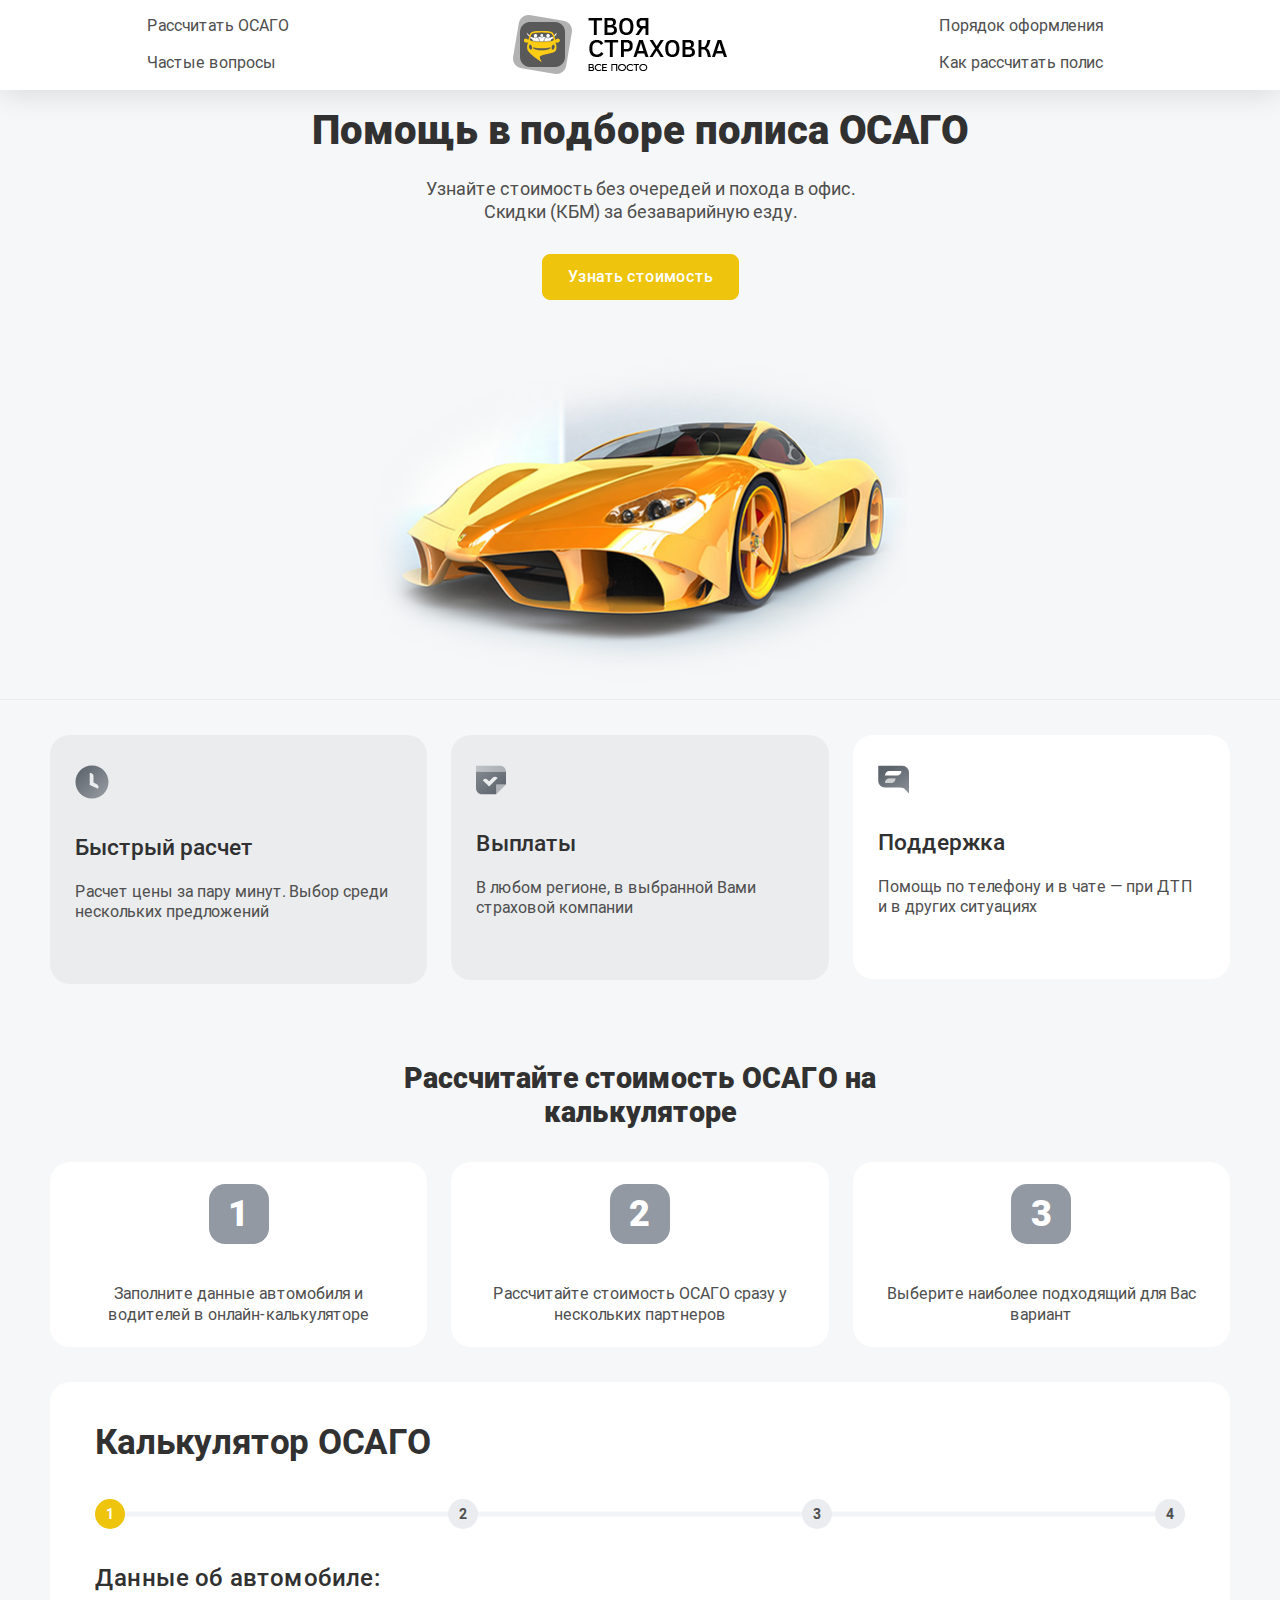
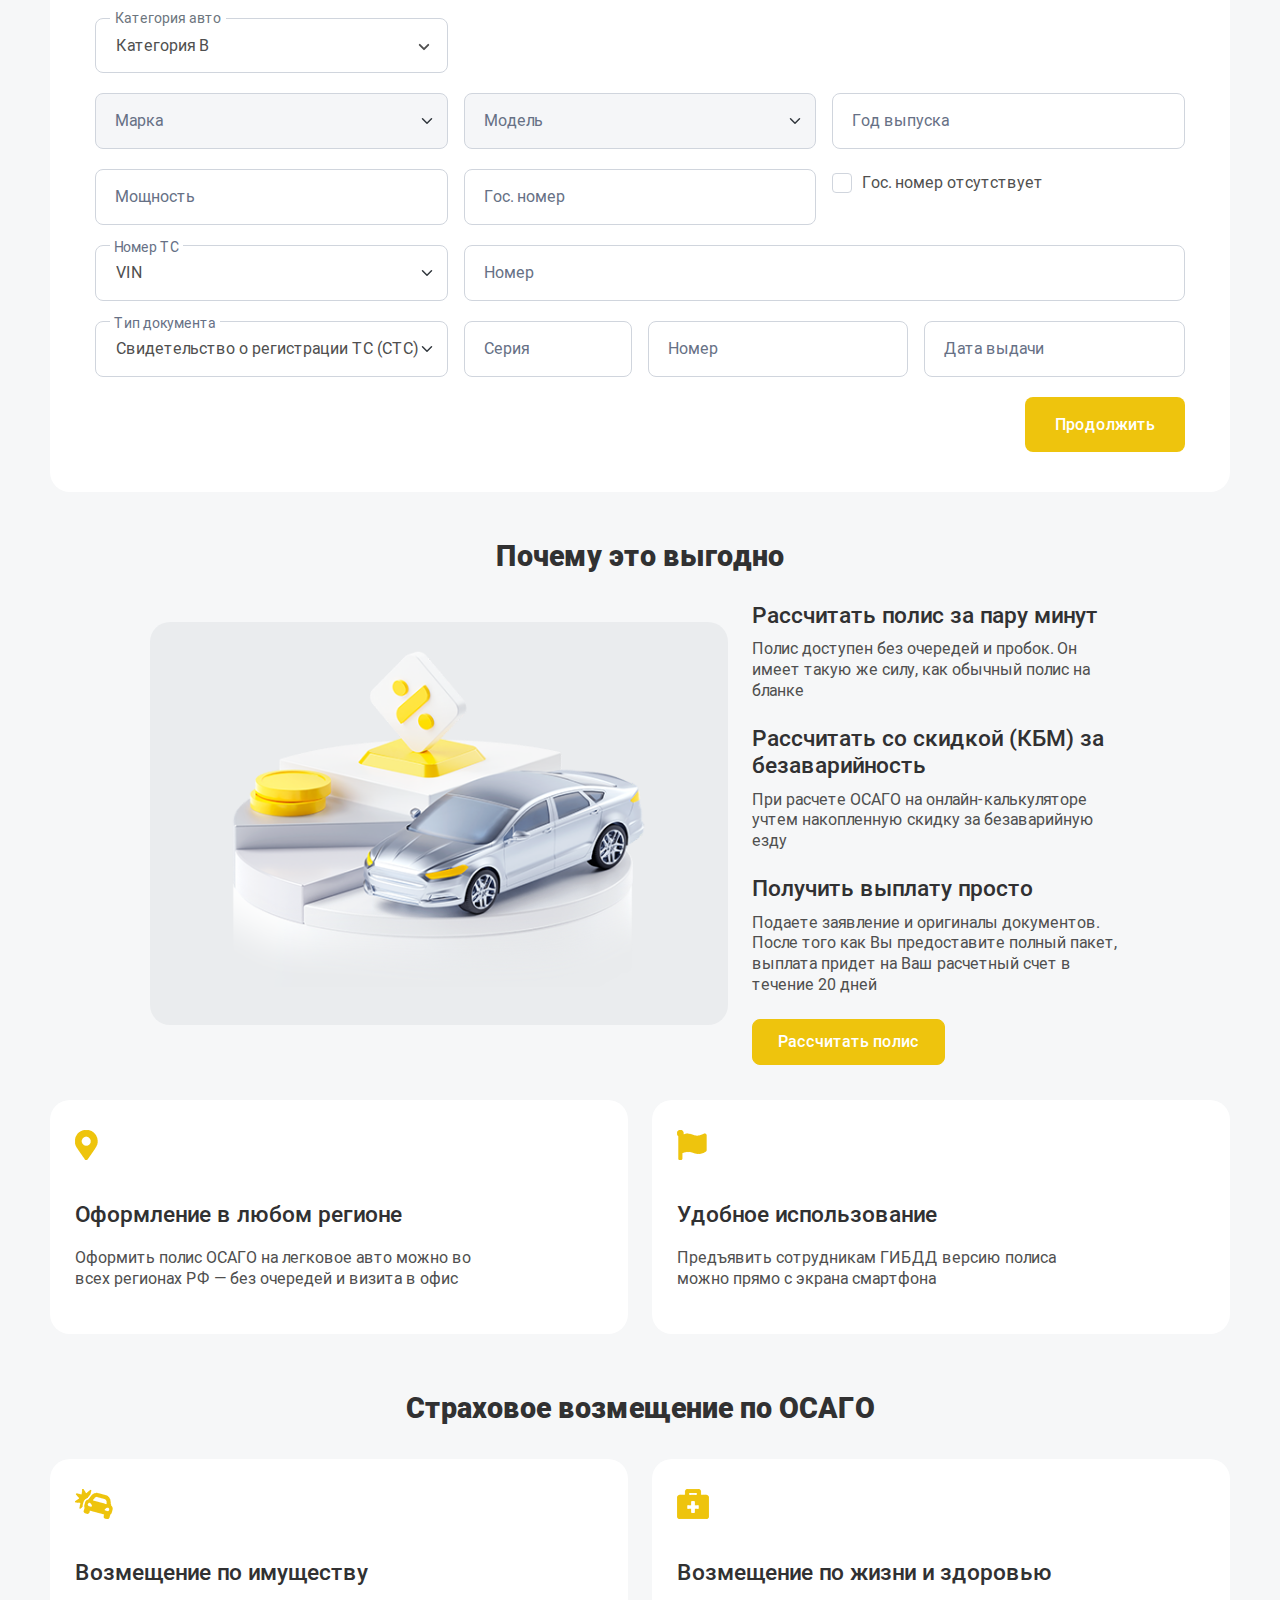
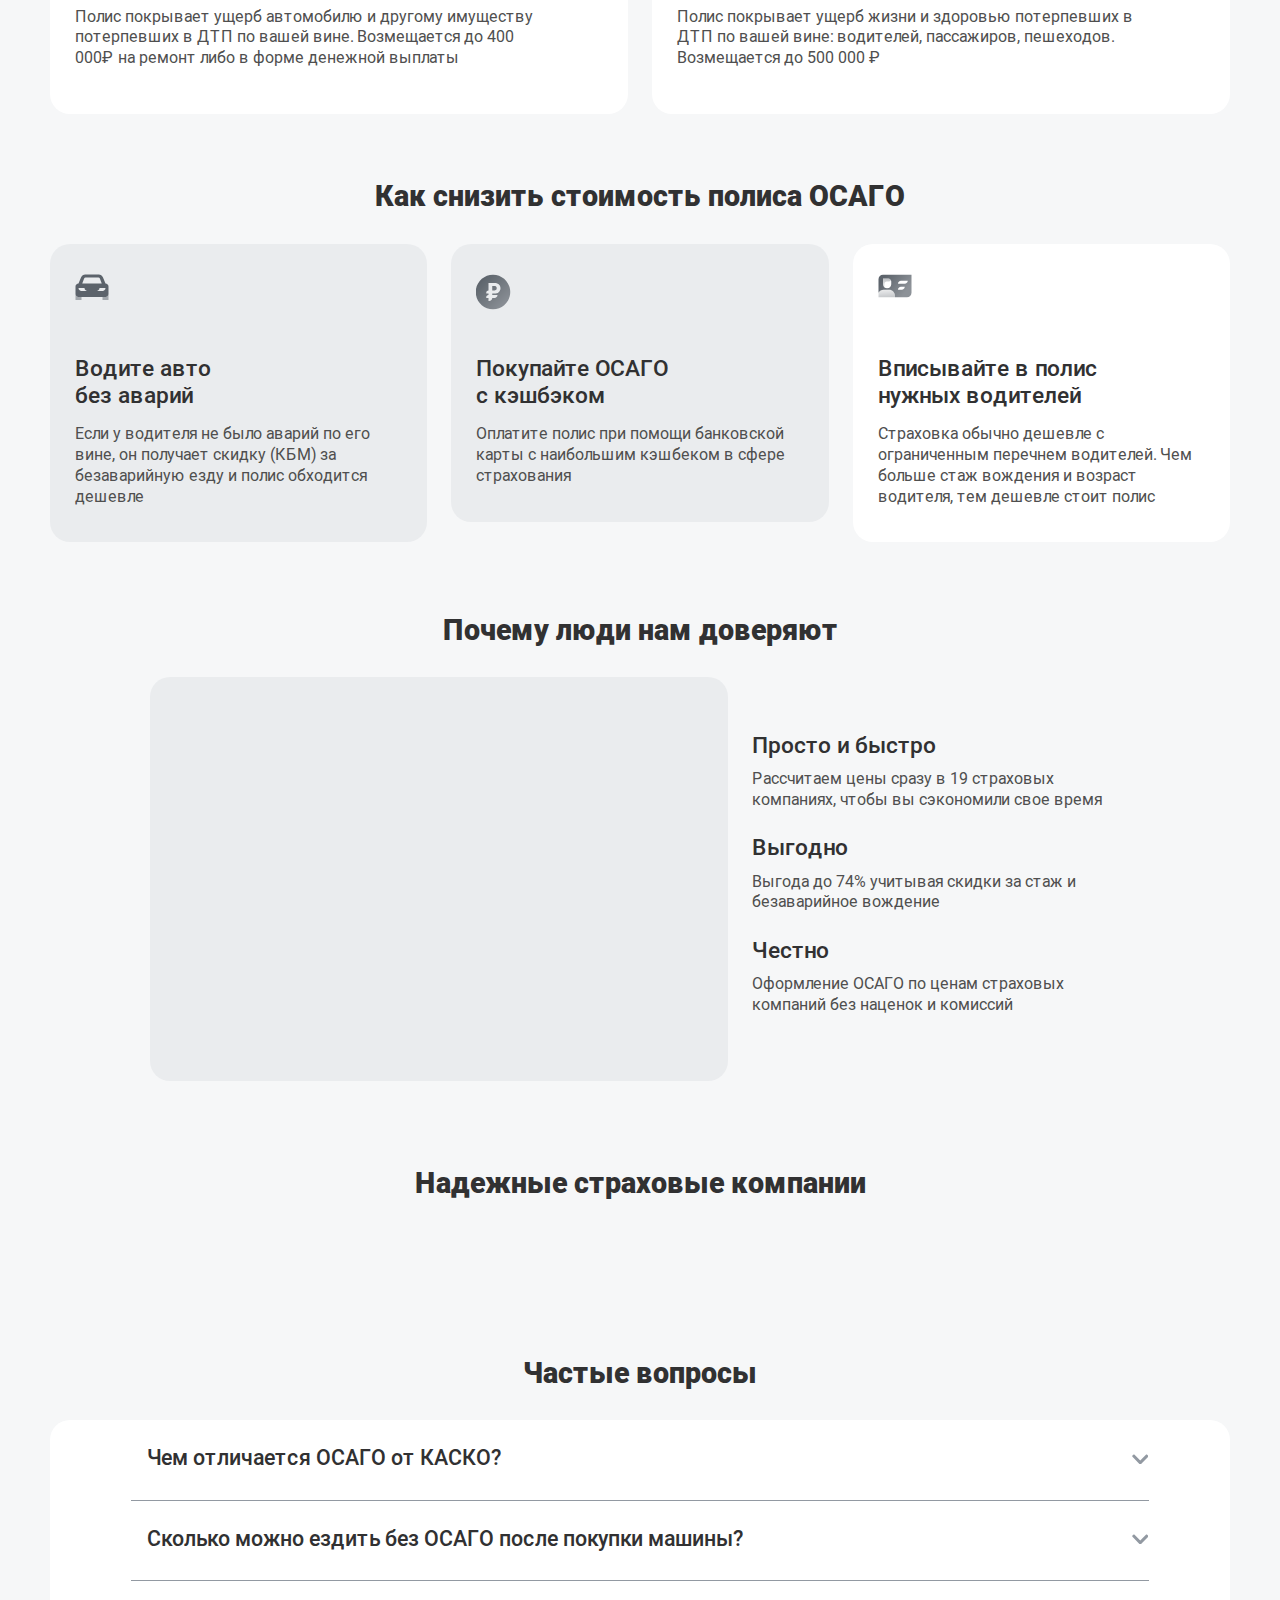
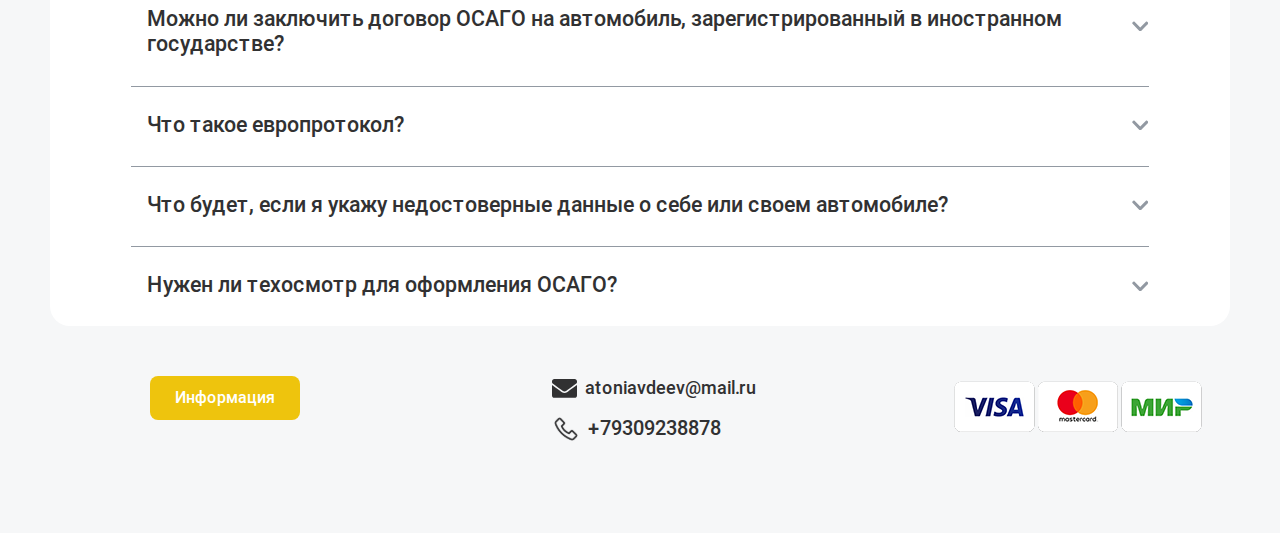
==== index.html @ 29d635bf "update" ====
<!DOCTYPE html>
<html lang="ru">

<head>

	<meta charset="utf-8">

	<title>ТВОЯ СТРАХОВКА</title>
	<meta name="description" content="Дескрипт">
	<meta name="robots" content="noindex, nofollow" />
	<meta http-equiv="X-UA-Compatible" content="IE=edge">
	<meta name="viewport" content="width=device-width, initial-scale=1, maximum-scale=1">
	<meta property="og:image" content="path/to/image.jpg">
	<link rel="shortcut icon" href="img/favicon.png" type="image/x-icon">
	<!-- Chrome, Firefox OS and Opera -->
	<meta name="theme-color" content="#000">
	<!-- Windows Phone -->
	<meta name="msapplication-navbutton-color" content="#000">
	<!-- iOS Safari -->
	<meta name="apple-mobile-web-app-status-bar-style" content="#000">

	<link rel="stylesheet" href="css/bootstrap.min.css">
	<link rel="stylesheet" href="libs/slick/slick.css">
	<link rel="stylesheet" href="libs/slick/slick-theme.css">
	<link rel="stylesheet" href="css/style.min.css">
</head>

<body>
	<nav class="navbar is-show">
		<div class="container navbar__container">
			<div class="top-menu">
				<a href="index.html#calculation-form" class="nav-item nav-link">Рассчитать ОСАГО</a>
				<a href="index.html#answers" class="nav-item nav-link">Частые вопросы</a>
			</div>
			<a href="/" class="navbar-brand p-0">
				<img src="img/logo.png" width="250" height="61" alt="Logo">
			</a>
			<div class="top-menu">
				<a href="index.html#calculation" class="nav-item nav-link">Порядок оформления</a>
				<a href="sequence.html" class="nav-item nav-link">Как рассчитать полис</a>
			</div>

			<button class="navbar-toggler collapsed" type="button" data-bs-toggle="collapse" data-bs-target="#navbarCollapse"
				aria-expanded="false">
				<span></span>
				<span></span>
				<span></span>
			</button>
			<div class="navbar-collapse collapse" id="navbarCollapse">
				<div class="navbar-nav ms-auto py-0 pe-4">
					<a href="index.html#calculation-form" class="nav-item nav-link">Рассчитать ОСАГО</a>
					<a href="index.html#answers" class="nav-item nav-link">Частые вопросы</a>
					<a href="index.html/#calculation" class="nav-item nav-link">Порядок оформления</a>
					<a href="sequence.html" class="nav-item nav-link">Как рассчитать полис</a>
				</div>
			</div>
		</div>
	</nav>
	<!-- header -->
	<header class="header is-show">
		<div class="container">
			<div class="row">
				<div class="col-12">
					<div class="header__content">
						<h1>Помощь в подборе полиса ОСАГО</h1>
						<div class="header__descript">Узнайте стоимость без очередей и похода в офис.<br>Скидки (КБМ) за безаварийную езду.</div>
						<div class="header__link"><a href="index.html/#calculation-form" class="btn btn-primary">Узнать стоимость</a></div>
					</div>
					<div class="header__image">
						<picture>
							<source srcset="img/image-1.webp" type="image/webp">
							<img loading="lazy" src="img/image-1.png" class="image" width="660" height="335" alt="">
						</picture>
					</div>
				</div>
			</div>
		</div>
	</header>
	<!-- header -->

	<!--welfare-->
	<section class="welfare is-show">
		<div class="container">
			<div class="row justify-content-around">
				<div class="col-xl-4 col-lg-6 col-md-6">
					<div class="welfare__item">
						<div class="welfare__item-icon">
							<img src="img/icon-1.svg">
						</div>
						<h3>Быстрый расчет</h3>
						<p>Расчет цены за пару минут. Выбор среди нескольких предложений</p>
					</div>
				</div>
				<div class="col-xl-4 col-lg-6 col-md-6">
					<div class="welfare__item">
						<div class="welfare__item-icon">
							<img src="img/icon-2.svg">
						</div>
						<h3>Выплаты</h3>
						<p>В любом регионе, в выбранной Вами страховой компании</p>
					</div>
				</div>
				<div class="col-xl-4 col-lg-6 col-md-6">
					<div class="welfare__item bg-white">
						<div class="welfare__item-icon">
							<img src="img/icon-3.svg">
						</div>
						<h3>Поддержка</h3>
						<p>Помощь по телефону и в чате — при ДТП и в других ситуациях</p>
					</div>
				</div>
			</div>
		</div>

	</section>
	<!--welfare-->

	<!--calculation-->
	<section id="calculation" class="calculation">
		<div class="container">
			<div class="row">
				<div class="col-12">
					<h2>Рассчитайте стоимость ОСАГО
						на калькуляторе</h2>
				</div>
			</div>
			<div class="row justify-content-around">
				<div class="col-xl-4 col-lg-6 col-md-6">
					<div class="calculation__item">
						<div class="calculation__item-num">1</div>
						<div class="calculation__item-text">Заполните данные автомобиля и водителей в онлайн-калькуляторе</div>
					</div>
				</div>
				<div class="col-xl-4 col-lg-6 col-md-6">
					<div class="calculation__item">
						<div class="calculation__item-num">2</div>
						<div class="calculation__item-text">Рассчитайте стоимость ОСАГО сразу у нескольких партнеров</div>
					</div>
				</div>
				<div class="col-xl-4 col-lg-6 col-md-6">
					<div class="calculation__item">
						<div class="calculation__item-num">3</div>
						<div class="calculation__item-text">Выберите наиболее подходящий для Вас вариант</div>
					</div>
				</div>
			</div>

			<!-- Форма -->
			<div class="row">
				<div class="col-12">
					<div class="calculation__form form-calc" id="calculation-form">

						<div class="form_wrapper">
							<div class="container">
								<div class="box">

									<h2 class="form-calc__title">Калькулятор ОСАГО</h2>

									<!-- Progress bar -->
									<div class="form-calc__progressbar">
										<div class="form-calc__progressbar-active" id="progress"></div>
										<div class="form-calc__progressbar-number is-active"></div>
										<div class="form-calc__progressbar-number"></div>
										<div class="form-calc__progressbar-number"></div>
										<div class="form-calc__progressbar-number"></div>
									</div>

									<!-- Шаги -->
									<div class="form-calc__steps">

										<!-- Шаг 1 -->
										<div class="form-calc__step is-active">
											<div class="title form-calc__steps-title">Данные об автомобиле:</div>

											<!-- Категория -->
											<div class="row row g-3 align-items-center">
												<div class="col-lg-4 col-sm-12">
													<div class="category">
														<div class="category-buttons">
															<div class="custom-select select-category">
																<div class="custom-select__name">Категория авто</div>
																<div class="custom-select__options">
																	<label class="custom-select__option">
																		<input type="radio" name="category" value="B">
																		<span>Категория В</span>
																	</label>

																	<label class="custom-select__option">
																		<input type="radio" name="category" value="C">
																		<span>Категория С (менее 16 тонн)</span>
																	</label>

																	<label class="custom-select__option">
																		<input type="radio" name="category" value="C+">
																		<span>Категория С (более 16 тонн)</span>
																	</label>
																</div>
																<div class="custom-select__selected">Категория B</div>
															</div>
														</div>
														<div>
															<div id="trailer-wrap">
																<div class="form-check">
																	<input name="trailer" class="form-check-input" type="checkbox" value="1" id="trailer">
																	<label class="form-check-label" for="trailer">
																		Используется с прицепом
																	</label>
																</div>
															</div>
														</div>
														<input type="text" name="category_value" id="category-value" class="form-control">
														<div class="invalid-feedback"></div>
													</div>
												</div>
											</div>

											<!-- Бренд / Модель / Год -->
											<div class="row g-3 align-items-center" id="brand-model-year">
												<!-- марка авто -->
												<div class="col-md-4 col-sm-12">
													<label for="brand-select" class="form-label disabled">Марка</label>
													<select name="brand" class="form-select" id="brand-select" disabled="disabled">
														<option value=""></option>
													</select>
													<div class="invalid-feedback"></div>
												</div>

												<!-- модель -->
												<div class="col-md-4 col-sm-6 col-xs-12">
													<label for="model-select" class="form-label disabled">Модель</label>
													<select name="model" class="form-select" id="model-select" disabled="disabled">
														<option value=""></option>
													</select>
													<div class="invalid-feedback"></div>
												</div>

												<!-- год -->
												<div class="col-md-4 col-sm-6 col-xs-12 relative">
													<label for="year-select" class="form-label disabled">Год выпуска</label>
													<input type="text" name="year" id="year-select" class="form-control">
													<div id="year-options"></div>
													<!-- <select name="year" class="form-select" id="year-select" disabled="disabled">
														<option value=""></option>
													</select> -->
													<div class="invalid-feedback"></div>
												</div>
											</div>


											<div class="row g-3 align-items-center" id="brand-model-custom">
												<div class="col-lg-6 col-md-6 col-sm-6 col-xs-12">
													<div id="brand-custom-wrap">
														<label for="brand-custom" class="form-label">Введите марку</label>
														<input type="text" name="brand_custom" id="brand-custom" class="form-control">
														<div class="invalid-feedback"></div>
													</div>
												</div>
												<div class="col-lg-6 col-md-6 col-sm-6 col-xs-12">
													<div id="model-custom-wrap">
														<label for="model-custom" class="form-label">Введите модель</label>
														<input type="text" name="model_custom" id="model-custom" class="form-control">
														<div class="invalid-feedback"></div>
													</div>
												</div>
											</div>

											<div class="row g-3 align-items-top mt-1" id="power-plate">
												<div class="col-md-4 col-sm-6 col-xs-12 relative">
													<label for="power-select" class="form-label">Мощность</label>
													<input type="text" name="power" id="power-select" class="form-control">
													<div id="power-options"></div>
													<div class="invalid-feedback"></div>
												</div>
												<div class="col-md-4 col-sm-6 col-xs-12">
													<label for="plate" class="form-label">Гос. номер</label>
													<input type="text" name="plate" id="plate" class="form-control" value="">
												</div>
												<div class="col-md-4 col-sm-12">
													<div class="form-check">
														<input name="plateless" class="form-check-input" type="checkbox" value="1" id="plateless">
														<label class="form-check-label" for="plateless">
															Гос. номер отсутствует
														</label>
													</div>
												</div>
											</div>

											<div class="row g-3 align-items-top mt-1" id="vin-vin-number">
												<div class="col-md-4 col-sm-12">
													<label for="vin-type" class="form-label"
														style="margin-top: -19px; margin-left: -5px; font-size: 12px; padding: 0px 4px; background: rgb(255, 255, 255);">Номер
														ТС</label>
													<select name="vin_type" class="form-select" id="vin-type">
														<option value="vin" selected="selected">VIN</option>
														<option value="k">Номер кузова</option>
														<option value="sh">Номер шасси</option>
													</select>
												</div>
												<div class="col-md-8 col-sm-12">
													<label for="vin-number" class="form-label">Номер</label>
													<input type="text" name="vin_number" id="vin-number" class="form-control" value="">
													<div class="invalid-feedback" id="vin-hint"></div>
												</div>
											</div>

											<div class="row g-3 align-items-top mt-1" id="vehicle-document-seria-number">
												<div class="col-lg-4 col-sm-12 col-xs-12">
													<label for="vehicle-document-type-select" class="form-label"
														style="margin-top: -19px; margin-left: -5px; font-size: 12px; padding: 0px 4px; background: rgb(255, 255, 255);">Тип
														документа</label>
													<select name="vehicle_document_type" class="form-select" id="vehicle-document-type-select">
														<option value="sts" selected="selected">Свидетельство о регистрации ТС (СТС)</option>
														<option value="pts">Паспорт ТС (ПТС)</option>
														<option value="epts">Электронный паспорт ТС (ЭПТС)</option>
													</select>
												</div>
												<div class="col-lg-2 col-sm-4 col-xs-12">
													<label for="vehicle-document-seria" class="form-label">Серия</label>
													<input type="text" name="vehicle_document_seria" id="vehicle-document-seria" class="form-control" value="">
													<div class="invalid-feedback"></div>
												</div>
												<div class="col-lg-3 col-sm-4 col-xs-12">
													<label for="vehicle-document-number" class="form-label">Номер</label>
													<input type="text" name="vehicle_document_number" id="vehicle-document-number" class="form-control" value="">
													<div class="invalid-feedback"></div>
												</div>

												<div class="col-lg-3 col-sm-4 col-xs-12">
													<label for="vehicle-document-date" class="form-label">Дата выдачи</label>
													<input type="text" name="vehicle_document_date" id="vehicle-document-date" class="form-control"
														placeholder="ДД.ММ.ГГГГ" value="">
													<div class="invalid-feedback"></div>
												</div>
											</div>

											<!-- buttons -->
											<div class="form-calc__btns fxr">
												<button type="button" class="btn btn-primary form-calc__btn btn-next">Продолжить</button>
											</div>
										</div>

										<!-- Шаг 2 -->
										<div class="form-calc__step">
											<div class="title form-calc__steps-title">Данные о страхователе:</div>
											<div id="insurant">
												<div class="row g-3 align-items-top mt-1">
													<div class="col-sm-6 col-xs-12">
														<label for="insurant-email" class="form-label">E-mail</label>
														<input type="text" name="insurant_email" id="insurant-email" class="form-control" value="">
														<div class="invalid-feedback"></div>
													</div>
													<div class="col-sm-6 col-xs-12">
														<label for="insurant-telephone" class="form-label">Телефон</label>
														<input type="text" name="insurant_telephone" id="insurant-telephone" class="form-control" value="">
														<div class="invalid-feedback"></div>
													</div>
													<div class="col-lg-3 col-md-6 col-sm-6 col-xs-12">
														<label for="insurant-surname" class="form-label">Фамилия</label>
														<input type="text" name="insurant_surname" id="insurant-surname" class="form-control" value="">
														<div class="invalid-feedback"></div>
													</div>
													<div class="col-lg-3 col-md-6 col-sm-6 col-xs-12">
														<label for="insurant-name" class="form-label">Имя</label>
														<input type="text" name="insurant_name" id="insurant-name" class="form-control" value="">
														<div class="invalid-feedback"></div>
													</div>
													<div class="col-lg-3 col-md-6 col-sm-6 col-xs-12">
														<label for="insurant-midname" class="form-label">Отчество</label>
														<input type="text" name="insurant_midname" id="insurant-midname" class="form-control" value="">
														<div class="invalid-feedback"></div>
													</div>
													<div class="col-lg-3 col-md-6 col-sm-6 col-xs-12">
														<label for="insurant-birthdate" class="form-label">Дата рождения</label>
														<input type="text" name="insurant_birthdate" id="insurant-birthdate" class="form-control"
															placeholder="ДД.ММ.ГГГГ" value="">
														<div class="invalid-feedback"></div>
													</div>
													<div class="col-lg-3 col-md-4 col-sm-4 col-xs-12">
														<label for="insurant-seria" class="form-label">Серия паспорта</label>
														<input type="text" name="insurant_seria" id="insurant-seria" class="form-control" value="">
														<div class="invalid-feedback"></div>
													</div>
													<div class="col-lg-5 col-md-4 col-sm-4 col-xs-12">
														<label for="insurant-number" class="form-label">Номер паспорта</label>
														<input type="text" name="insurant_number" id="insurant-number" class="form-control" value="">
														<div class="invalid-feedback"></div>
													</div>
													<div class="col-lg-4 col-md-4 col-sm-4 col-xs-12">
														<label for="insurant-issuedate" class="form-label">Дата выдачи</label>
														<input type="text" name="insurant_issuedate" id="insurant-issuedate" class="form-control"
															placeholder="ДД.ММ.ГГГГ" value="">
														<div class="invalid-feedback"></div>
													</div>
													<div class="col-12">
														<label for="insurant-issuer" class="form-label">Кем выдан</label>
														<input type="text" name="insurant_issuer" id="insurant-issuer" class="form-control" value="">
														<div class="invalid-feedback"></div>
													</div>
													<div class="col-12 relative">
														<label for="insurant-address-select" class="form-label" id="insurant-address-label"
															data-tooltip="Нажмите на нужный адрес из списка">Адрес регистрации</label>
														<input type="text" name="insurant_address" id="insurant-address-select" class="form-control">
														<div id="insurant-address-options"></div>
														<div class="invalid-feedback"></div>
													</div>
												</div>
											</div>

											<!-- buttons -->
											<div class="form-calc__btns">
												<button type="button" class="btn form-calc__btn btn-prev">Назад</button>
												<button type="button" class="btn btn-primary form-calc__btn btn-next">Продолжить</button>
											</div>
										</div>

										<!-- Шаг 3 -->
										<div class="form-calc__step">
											<div class="title form-calc__steps-title">Данные о собственнике:</div>

											<div class="form-check mt-3">
												<input name="ownerless" class="form-check-input" type="checkbox" value="1" id="ownerless">
												<label class="form-check-label" for="ownerless">
													Страхователь является собственником
												</label>
											</div>

											<div id="owner">
												<div class="row g-3 align-items-top mt-1">
													<div class="col-6 owner-hidden-col">
														<label for="owner-email" class="form-label">E-mail</label>
														<input type="text" name="owner_email" id="owner-email" class="form-control">
														<div class="invalid-feedback"></div>
													</div>
													<div class="col-6 owner-hidden-col">
														<label for="owner-telephone" class="form-label">Телефон</label>
														<input type="text" name="owner_telephone" id="owner-telephone" class="form-control">
														<div class="invalid-feedback"></div>
													</div>
													<div class="col-sm-6 col-md-3">
														<label for="owner-surname" class="form-label">Фамилия</label>
														<input type="text" name="owner_surname" id="owner-surname" class="form-control">
														<div class="invalid-feedback"></div>
													</div>
													<div class="col-sm-6 col-md-3">
														<label for="owner-name" class="form-label">Имя</label>
														<input type="text" name="owner_name" id="owner-name" class="form-control">
														<div class="invalid-feedback"></div>
													</div>
													<div class="col-sm-6 col-md-3">
														<label for="owner-midname" class="form-label">Отчество</label>
														<input type="text" name="owner_midname" id="owner-midname" class="form-control">
														<div class="invalid-feedback"></div>
													</div>
													<div class="col-sm-6 col-md-3">
														<label for="owner-birthdate" class="form-label">Дата рождения</label>
														<input type="text" name="owner_birthdate" id="owner-birthdate" class="form-control" placeholder="ДД.ММ.ГГГГ">
														<div class="invalid-feedback"></div>
													</div>
													<div class="col-lg-4 col-md-4 col-sm-4 col-xs-12">
														<label for="owner-seria" class="form-label">Серия паспорта</label>
														<input type="text" name="owner_seria" id="owner-seria" class="form-control">
														<div class="invalid-feedback"></div>
													</div>
													<div class="ccol-lg-4 col-md-4 col-sm-4 col-xs-12">
														<label for="owner-number" class="form-label">Номер паспорта</label>
														<input type="text" name="owner_number" id="owner-number" class="form-control">
														<div class="invalid-feedback"></div>
													</div>
													<div class="col-lg-4 col-md-4 col-sm-4 col-xs-12">
														<label for="owner-issuedate" class="form-label">Дата выдачи</label>
														<input type="text" name="owner_issuedate" id="owner-issuedate" class="form-control" placeholder="ДД.ММ.ГГГГ">
														<div class="invalid-feedback"></div>
													</div>
													<div class="col-12">
														<label for="owner-issuer" class="form-label">Кем выдан</label>
														<input type="text" name="owner_issuer" id="owner-issuer" class="form-control">
														<div class="invalid-feedback"></div>
													</div>
													<div class="col-12 relative">
														<label for="owner-address-select" class="form-label" id="owner-address-label"
															data-tooltip="Нажмите на нужный адрес из списка">Адрес регистрации</label>
														<input type="text" name="owner_address" id="owner-address-select" class="form-control">
														<div id="owner-address-options"></div>
														<div class="invalid-feedback"></div>
													</div>
												</div>
											</div>

											<!-- buttons -->
											<div class="form-calc__btns">
												<button type="button" class="btn form-calc__btn btn-prev">Назад</button>
												<button type="button" class="btn btn-primary form-calc__btn btn-next">Продолжить</button>
											</div>
										</div>

										<!-- Шаг 4 -->
										<div class="form-calc__step">
											<div class="title form-calc__steps-title">Данные о водителе(ях):</div>
											<div class="row row g-3 radio-buttons drivers-count-buttons">
												<div class="col-md-6 col-xs-12">
													<label class="radio-button">
														<input type="radio" class="radio-button__input" name="drivers_limit" value="limited"> 1 и более
													</label>
												</div>
												<div class="col-md-6 col-xs-12">
													<label class="radio-button">
														<input type="radio" class="radio-button__input" name="drivers_limit" value="unlimited"> Неограниченно
													</label>
												</div>
											</div>
											<!-- Водители -->
											<div class="drivers">
												<div class="driver driver-prototype mt-3" data-index="0">
													<div class="row g-3 align-items-center">
														<div class="col-lg-3 col-md-12 col-sm-12 col-sm-12 driver-title">
															<div class="driver-title">Водитель 1</div>
														</div>
														<div class="col-lg-3 col-md-6 col-sm-6 col-xs-12 copy-insurant">
															<div class="btn btn-primary btn-sm btn-copy" data-index="0">Скопировать данные страхователя</div>
														</div>
														<div class="col-lg-3 col-md-6 col-sm-6 col-xs-12 copy-owner">
															<div class="btn btn-primary btn-sm btn-copy" data-index="0">Скопировать данные собственника</div>
														</div>
														<div class="col-lg-3 col-md-12 delete-driver">
															<div class="btn btn-default btn-sm btn-delete" data-index="0">Удалить водителя</div>
														</div>
														<div class="col-lg-3 col-md- col-sm-6 col-xs-12">
															<label class="form-label">Фамилия</label>
															<input type="text" name="drivers[][surname]" class="form-control driver-surname">
															<div class="invalid-feedback"></div>
														</div>
														<div class="col-lg-3 col-sm-6 col-xs-12">
															<label class="form-label">Имя</label>
															<input type="text" name="drivers[][name]" class="form-control driver-name">
															<div class="invalid-feedback"></div>
														</div>
														<div class="col-lg-3 col-sm-6 col-xs-12">
															<label class="form-label">Отчество</label>
															<input type="text" name="drivers[][midname]" class="form-control driver-midname">
															<div class="invalid-feedback"></div>
														</div>
														<div class="col-lg-3 col-sm-6 col-xs-12">
															<label class="form-label">Дата рождения</label>
															<input type="text" name="drivers[][birthdate]" class="form-control driver-birthdate" placeholder="ДД.ММ.ГГГГ">
															<div class="invalid-feedback"></div>
														</div>
														<div class="col-lg-4 col-md-4 col-sm-6">
															<label class="form-label">Дата начала стажа</label>
															<input type="text" name="drivers[][expdate]" class="form-control driver-expdate" placeholder="ДД.ММ.ГГГГ">
															<div class="invalid-feedback"></div>
														</div>
														<div class="col-lg-4 col-md-4 col-sm-6 col-xs-12">
															<label class="form-label">Серия ВУ</label>
															<input type="text" name="drivers[][license_series]" class="form-control driver-license-series">
															<div class="invalid-feedback"></div>
														</div>
														<div class="col-lg-4 col-md-4 col-sm-12">
															<label class="form-label">Номер ВУ</label>
															<input type="text" name="drivers[][license_number]" class="form-control driver-license-number">
															<div class="invalid-feedback"></div>
														</div>
													</div>
												</div>
											</div>

											<div class="add-driver">
												<div class="btn btn-sm btn-primary add-driver__btn">Добавить еще одного водителя</div>
											</div>

											<!-- Дата начала страхования -->
											<div class="row g-3 align-items-top">
												<div class="col-lg-12">
													<label for="insurance-date" class="form-label"
														style="margin-top: -19px; margin-left: -5px; font-size: 12px; padding: 0px 4px; background: rgb(255, 255, 255);">Дата
														начала страхования</label>
													<input type="text" name="insurance_date" id="insurance-date" class="form-control" placeholder="ДД.ММ.ГГГГ">
													<div class="form-text">Рекомендуемая дата начала действия полиса: 4 дня от даты страхования, так Вы
														получите больше предложений от страховых компаний</div>
												</div>
											</div>

											<!-- buttons -->
											<div class="form-calc__btns">
												<button type="button" class="btn form-calc__btn btn-prev">Назад</button>
												<button type="button" class="calculate btn btn-primary form-calc__btn">Рассчитать</button>
											</div>

										</div>

									</div>

									<div class="calculating mt-3">
										<div>
											<div class="spinner-border spinner-border-sm text-default" role="status">
												<span class="visually-hidden">Рассчитываем...</span>
											</div>
											<div>
												Проверяем внесенные вами данные
											</div>
										</div>
									</div>

									<!-- Результат -->
									<div class="result">
										<div class="js-result-calc _hide">
											<div class="title mt-4">Результаты расчета</div>
											<div class="mt-3"><b>Формула расчета:</b> Базовая ставка*КТ*КБМ*КВС*КП*КО*КС*КМ</div>
											<div class="mt-3">
												<div><b>Коэффициент/Значение:</b></div>
												<div><b>КТ:</b> (коэффициент территории, где зарегистрировано ваше ТС): <span class="result-kt"></span></div>
												<div id="kbmid"><b>КБМ:</b> (коэффициент Бонус-Малус): <span class="result-kbm"></span></div>
												<div><b>КВС:</b> (коэффициент Возраст-Стаж): <span class="result-kvs"></span></div>
												<div><b>КП:</b> (коэффициент периода страхования): <span class="result-kp"></span></div>
												<div><b>КО:</b> (коэффициент открытого полиса - страховка с ограничением или без него): <span
														class="result-ko"></span></div>
												<div><b>КС:</b> (коэффициент периода использования ТС): <span class="result-ks"></span></div>
												<div><b>КМ:</b> (коэффициент мощности двигателя ТС): <span class="result-km"></span></div>
											</div>
										</div>
										<div id="title-result" class="title mt-3">Предложения страховых</div>
										<div class="subtitle mt-1">Цены указаны напрямую от страховых компаний без наценок и переплат.</div>
										<div class="progress-bar mt-3">
											<div id="progress-line"></div>
										</div>
										<div class="company-wrapper">
											<section id="alf" class="company">
												<main>
													<h2 class="visually-hidden">Альфастрахование</h2>
													<div class="company__logo">
														<img src="img/part-8.png" alt="Альфастрахование" title="Альфастрахование">
													</div>
													<div class="company__container">
														<div class="company__price">
															<span class="result-alf"></span>&nbsp;руб.
														</div>
														<button class="company__button company__button_success btn btn-primary btn-sm btn-ros" data-c="alf">
															Купить
															<div class="company__preloader js-preloader"></div>
														</button>
													</div>
												</main>
												<footer class="company__payment payment">
													<ul class="payment__list">
														<li class="payment__item">
															<img src="img/visa-2.png" alt="Visa" title="Visa">
														</li>
														<li class="payment__item">
															<img src="img/mastercard.png" alt="Matercard" title="Matercard">
														</li>
														<li class="payment__item">
															<img src="img/mir-2.png" alt="Мир" title="Мир">
														</li>
														<li class="payment__item">
															<img src="img/sbp.png" alt="СБП" title="СБП">
														</li>
													</ul>
												</footer>
											</section>
											<div id="subtitle-rejected" class="subtitle mt-4 _hide">Отклоненные предложения</div>
											<section class="company">
												<main>
													<h2 class="visually-hidden">Согласие</h2>
													<div class="company__logo">
														<img src="img/part-2.png" alt="Согласие" title="Согласие">
													</div>
													<div class="company__container">
														<button class="company__button company__button_rejected btn btn-primary btn-sm btn-ros">
															Отказ
															<div class="company__preloader js-preloader"></div>
														</button>
													</div>
												</main>
											</section>
											<section class="company">
												<main>
													<h2 class="visually-hidden">Ингосстрах</h2>
													<div class="company__logo">
														<img src="img/part-3.png" alt="Ингосстрах" title="Ингосстрах">
													</div>
													<div class="company__container">
														<button class="company__button company__button_rejected btn btn-primary btn-sm btn-ros">
															Отказ
															<div class="company__preloader js-preloader"></div>
														</button>
													</div>
												</main>
											</section>
											<section id="ros" class="company">
												<main>
													<h2 class="visually-hidden">Росгосстрах</h2>
													<div class="company__logo">
														<img src="img/part-11.png" alt="Росгосстрах" title="Росгосстрах">
													</div>
													<div class="company__container">
														<div class="company__price">
															<span class="result-ros"></span>&nbsp;руб.
														</div>
														<button class="company__button company__button_success btn btn-primary btn-sm btn-ros" data-c="ros">
															Купить
															<div class="company__preloader js-preloader"></div>
														</button>
													</div>
												</main>
												<footer class="company__payment payment">
													<ul class="payment__list">
														<li class="payment__item">
															<img src="img/visa-2.png" alt="Visa" title="Visa">
														</li>
														<li class="payment__item">
															<img src="img/mastercard.png" alt="Matercard" title="Matercard">
														</li>
														<li class="payment__item">
															<img src="img/mir-2.png" alt="Мир" title="Мир">
														</li>
														<li class="payment__item">
															<img src="img/sbp.png" alt="СБП" title="СБП">
														</li>
													</ul>
												</footer>
											</section>
											<section class="company">
												<main>
													<h2 class="visually-hidden">Макс</h2>
													<div class="company__logo">
														<img src="img/part-4.png" alt="Макс" title="Макс">
													</div>
													<div class="company__container">
														<button class="company__button company__button_rejected btn btn-primary btn-sm btn-ros">
															Отказ
															<div class="company__preloader js-preloader"></div>
														</button>
													</div>
												</main>
											</section>
											<section class="company">
												<main>
													<h2 class="visually-hidden">Югория</h2>
													<div class="company__logo">
														<img src="img/part-5.png" alt="Югория" title="Югория">
													</div>
													<div class="company__container">
														<button class="company__button company__button_rejected btn btn-primary btn-sm btn-ros">
															Отказ
															<div class="company__preloader js-preloader"></div>
														</button>
													</div>
												</main>
											</section>
											<section class="company">
												<main>
													<h2 class="visually-hidden">Согаз</h2>
													<div class="company__logo">
														<img src="img/part-6.png" alt="Согаз" title="Согаз">
													</div>
													<div class="company__container">
														<button class="company__button company__button_rejected btn btn-primary btn-sm btn-ros">
															Отказ
															<div class="company__preloader js-preloader"></div>
														</button>
													</div>
												</main>
											</section>
											<section class="company">
												<main>
													<h2 class="visually-hidden">Zetta</h2>
													<div class="company__logo">
														<img src="img/part-7.png" alt="Zetta" title="Zetta">
													</div>
													<div class="company__container">
														<button class="company__button company__button_rejected btn btn-primary btn-sm btn-ros">
															Отказ
															<div class="company__preloader js-preloader"></div>
														</button>
													</div>
												</main>
											</section>
											<section class="company">
												<main>
													<h2 class="visually-hidden">Ресо</h2>
													<div class="company__logo">
														<img src="img/part-9.png" alt="Ресо" title="Ресо">
													</div>
													<div class="company__container">
														<button class="company__button company__button_rejected btn btn-primary btn-sm btn-ros">
															Отказ
															<div class="company__preloader js-preloader"></div>
														</button>
													</div>
												</main>
											</section>
											<section class="company">
												<main>
													<h2 class="visually-hidden">Гайде</h2>
													<div class="company__logo">
														<img src="img/part-10.png" alt="Гайде" title="Гайде">
													</div>
													<div class="company__container">
														<button class="company__button company__button_rejected btn btn-primary btn-sm btn-ros">
															Отказ
															<div class="company__preloader js-preloader"></div>
														</button>
													</div>
												</main>
											</section>
											<section id="ren" class="company">
												<main>
													<h2 class="visually-hidden">Ренессанс</h2>
													<div class="company__logo">
														<img src="img/part-1.png" alt="Ренессанс" title="Ренессанс">
													</div>
													<div class="company__container">
														<div class="company__price">
															<span class="result-ren"></span>&nbsp;руб.
														</div>
														<button class="company__button company__button_success btn btn-primary btn-sm btn-ros" data-c="ren">
															Купить
															<div class="company__preloader js-preloader"></div>
														</button>
													</div>
												</main>
												<footer class="company__payment payment">
													<ul class="payment__list">
														<li class="payment__item">
															<img src="img/visa-2.png" alt="Visa" title="Visa">
														</li>
														<li class="payment__item">
															<img src="img/mastercard.png" alt="Matercard" title="Matercard">
														</li>
														<li class="payment__item">
															<img src="img/mir-2.png" alt="Мир" title="Мир">
														</li>
														<li class="payment__item">
															<img src="img/sbp.png" alt="СБП" title="СБП">
														</li>
													</ul>
												</footer>
											</section>
											<section class="company">
												<main>
													<h2 class="visually-hidden">ВСК</h2>
													<div class="company__logo">
														<img src="img/part-12.png" alt="ВСК" title="ВСК">
													</div>
													<div class="company__container">
														<button class="company__button company__button_rejected btn btn-primary btn-sm btn-ros">
															Отказ
															<div class="company__preloader js-preloader"></div>
														</button>
													</div>
												</main>
											</section>
											<section class="company">
												<main>
													<h2 class="visually-hidden">Тинькофф</h2>
													<div class="company__logo">
														<img src="img/part-13.png" alt="Тинькофф" title="Тинькофф">
													</div>
													<div class="company__container">
														<button class="company__button company__button_rejected btn btn-primary btn-sm btn-ros">
															Отказ
															<div class="company__preloader js-preloader"></div>
														</button>
													</div>
												</main>
											</section>
										</div>
									</div>
								</div>
								<!-- / box -->
							</div>
						</div>
					</div>

				</div>
			</div>
		</div>
	</section>
	<div id="brez"></div>

	<!--benefit-->
	<section class="benefit is-show">
		<div class="container">
			<div class="row">
				<div class="col-12 text-center">
					<h2>Почему это выгодно</h2>
				</div>
			</div>
			<div class="row align-items-center">
				<div class="col-xl-6 offset-xl-1 col-lg-8 offset-lg-2">
					<div class="benefit__image">
						<picture>
							<source srcset="img/image-2.webp" type="image/webp">
							<img loading="lazy" src="img/image-2.png" class="image" width="630" height="410" alt="Osago online">
						</picture>
					</div>
				</div>
				<div class="col-xl-4">
					<div class="benefit__text">
						<div class="benefit__text-item">
							<h3>Рассчитать полис за пару минут</h3>
							<p>Полис доступен без очередей и пробок. Он имеет такую же силу, как обычный полис на бланке</p>
						</div>
						<div class="benefit__text-item">
							<h3>Рассчитать со скидкой (КБМ) за безаварийность</h3>
							<p>При расчете ОСАГО на онлайн-калькуляторе учтем накопленную скидку за безаварийную езду</p>
						</div>
						<div class="benefit__text-item">
							<h3>Получить выплату просто</h3>
							<p>Подаете заявление и оригиналы документов. После того как Вы предоставите полный пакет, выплата придет на Ваш расчетный счет
								в течение 20 дней</p>
						</div>
						<div class="benefit__text-link">
							<a href="#calculation-form" class="btn btn-primary">Рассчитать полис</a>
						</div>
					</div>
				</div>
			</div>
		</div>
	</section>

	<!--advantages-->
	<section class="advantages is-show">
		<div class="container">
			<div class="row">
				<div class="col-lg-6">
					<div class="advantages__item">
						<div class="advantages__item-icon">
							<img src="img/icon-4.png">
						</div>
						<h3>Оформление в любом регионе</h3>
						<p>Оформить полис ОСАГО на легковое авто можно во всех регионах РФ — без очередей и визита в офис</p>
					</div>
				</div>
				<div class="col-lg-6">
					<div class="advantages__item">
						<div class="advantages__item-icon">
							<img src="img/icon-5.png">
						</div>
						<h3>Удобное использование</h3>
						<p>Предъявить сотрудникам ГИБДД версию полиса можно прямо с экрана смартфона</p>
					</div>
				</div>
			</div>
		</div>
	</section>
	<!--advantages-->

	<!--advantages-->
	<section class="advantages-2 is-show">
		<div class="container">
			<div class="row">
				<div class="col-12">
					<h2>Страховое возмещение по ОСАГО</h2>
				</div>
			</div>
			<div class="row">
				<div class="col-lg-6">
					<div class="advantages__item">
						<div class="advantages__item-icon">
							<img src="img/icon-6.png">
						</div>
						<h3>Возмещение по имуществу</h3>
						<p>Полис покрывает ущерб автомобилю и другому имуществу потерпевших в ДТП по вашей вине. Возмещается до
							400 000₽ на ремонт либо в форме денежной выплаты</p>
					</div>
				</div>
				<div class="col-lg-6">
					<div class="advantages__item">
						<div class="advantages__item-icon">
							<img src="img/icon-7.png">
						</div>
						<h3>Возмещение по жизни и здоровью</h3>
						<p>Полис покрывает ущерб жизни и здоровью потерпевших в ДТП по вашей вине: водителей, пассажиров, пешеходов. Возмещается до
							500&nbsp000 ₽‌</p>
					</div>
				</div>
			</div>
		</div>
	</section>
	<!--advantages-->

	<!--decline-->
	<section class="decline is-show">
		<div class="container">
			<div class="row">
				<div class="col-12">
					<h2>Как снизить стоимость полиса ОСАГО</h2>
				</div>
			</div>
			<div class="row justify-content-around">
				<div class="col-lg-4 col-md-6">
					<div class="decline__item">
						<div class="decline__item-icon">
							<img src="img/icon-8.svg">
						</div>
						<h3>Водите авто <br>
							без аварий</h3>
						<p>Если у водителя не было аварий по его вине, он получает скидку (КБМ) за безаварийную езду и полис обходится дешевле</p>
					</div>
				</div>
				<div class="col-lg-4 col-md-6">
					<div class="decline__item">
						<div class="decline__item-icon">
							<img src="img/icon-9.svg">
						</div>
						<h3>Покупайте ОСАГО <br>
							с кэшбэком</h3>
						<p>Оплатите полис при помощи банковской карты с наибольшим кэшбеком в сфере страхования</p>
					</div>
				</div>
				<div class="col-lg-4 col-md-6">
					<div class="decline__item bg-white">
						<div class="decline__item-icon">
							<img src="img/icon-10.svg">
						</div>
						<h3>Вписывайте в полис <br>
							нужных водителей</h3>
						<p>Страховка обычно дешевле с ограниченным перечнем водителей. Чем больше стаж вождения и возраст водителя, тем дешевле стоит
							полис</p>
					</div>
				</div>
			</div>
		</div>
	</section>
	<!--decline-->

	<!--trust-->
	<section class="trust is-show">
		<div class="container">
			<div class="row">
				<div class="col-12">
					<h2>Почему люди нам доверяют</h2>
				</div>
			</div>
			<div class="row align-items-center">
				<div class="col-xl-6 offset-xl-1 col-lg-8 offset-lg-2">
					<div class="benefit__image">
						<picture>
							<source srcset="img/image-3.webp" type="image/webp">
							<img loading="lazy" src="img/image-3.png" class="image" alt="Osago online" width="600" height="363">
						</picture>
					</div>
				</div>
				<div class="col-xl-4">
					<div class="benefit__text">
						<div class="benefit__text-item">
							<h3>Просто и быстро</h3>
							<p>Рассчитаем цены сразу в 19 страховых компаниях, чтобы вы сэкономили свое время</p>
						</div>
						<div class="benefit__text-item">
							<h3>Выгодно</h3>
							<p>Выгода до 74% учитывая скидки за стаж и безаварийное вождение</p>
						</div>
						<div class="benefit__text-item">
							<h3>Честно</h3>
							<p>Оформление ОСАГО по ценам страховых компаний без наценок и комиссий</p>
						</div>

					</div>
				</div>
			</div>
		</div>
	</section>
	<!--trust-->

	<!--partners-->
	<section class="partners is-show">
		<div class="container">
			<div class="row">
				<div class="col-12">
					<h2>Надежные страховые компании</h2>
				</div>
			</div>
			<div class="row">
				<div class="col-lg-10 offset-lg-1">
					<div class="clients__area slick-clients">
						<div class="clients__item">
							<picture>
								<source srcset="img/1.webp" type="image/webp">
								<img loading="lazy" src="img/1.png" width="160" height="70" alt="">
							</picture>
						</div>
						<div class="clients__item">
							<picture>
								<source srcset="img/2.webp" type="image/webp">
								<img loading="lazy" src="img/2.png" width="160" height="70" alt="">
							</picture>
						</div>
						<div class="clients__item">
							<picture>
								<source srcset="img/3.webp" type="image/webp">
								<img loading="lazy" src="img/3.png" width="160" height="70" alt="">
							</picture>
						</div>
						<div class="clients__item">
							<picture>
								<source srcset="img/4.webp" type="image/webp">
								<img loading="lazy" src="img/4.png" width="160" height="70" alt="">
							</picture>
						</div>
						<div class="clients__item">
							<picture>
								<source srcset="img/5.webp" type="image/webp">
								<img loading="lazy" src="img/5.png" width="160" height="70" alt="">
							</picture>
						</div>
						<div class="clients__item">
							<picture>
								<source srcset="img/6.webp" type="image/webp">
								<img loading="lazy" src="img/6.png" width="160" height="70" alt="">
							</picture>
						</div>
						<div class="clients__item">
							<picture>
								<source srcset="img/7.webp" type="image/webp">
								<img loading="lazy" src="img/7.png" width="160" height="70" alt="">
							</picture>
						</div>
						<div class="clients__item">
							<picture>
								<source srcset="img/8.webp" type="image/webp">
								<img loading="lazy" src="img/8.png" width="160" height="70" alt="">
							</picture>
						</div>
						<div class="clients__item">
							<picture>
								<source srcset="img/9.webp" type="image/webp">
								<img loading="lazy" src="img/9.png" width="160" height="70" alt="">
							</picture>
						</div>
						<div class="clients__item">
							<picture>
								<source srcset="img/10.webp" type="image/webp">
								<img loading="lazy" src="img/10.png" width="160" height="70" alt="">
							</picture>
						</div>
					</div>
				</div>
			</div>
		</div>
	</section>

	<!--answers-->
	<section id="answers" class="answers is-show">
		<div class="container">
			<div class="row">
				<div class="col-12">
					<h2>Частые вопросы</h2>
				</div>
			</div>
			<div class="row">
				<div class="col-12">
					<div class="answers__area">
						<div class="answers__item js-faq">
							<div class="acor-title js-faq-trigger">Чем отличается ОСАГО от КАСКО?</div>
							<div class="acor-body">
								КАСКО является имущественным видом страхования, приобретая полис КАСКО, вы обеспечиваете страховой защитой свой автомобиль.
								В рамках полиса ОСАГО страхуется ваша гражданская ответственность перед третьими лицами. Например: если вы стали виновником
								ДТП, страховая компания возместит ущерб жизни, здоровью или имуществу третьих лиц.
							</div>
						</div>

						<div class="answers__item js-faq">
							<div class="acor-title js-faq-trigger">Сколько можно ездить без ОСАГО после покупки машины?</div>
							<div class="acor-body">Автовладелец обязан застраховать свою гражданскую ответственность до регистрации транспортного
								средства, но не позднее чем через 10 дней после возникновения права владения им.
							</div>
						</div>
						<div class="answers__item js-faq">
							<div class="acor-title js-faq-trigger">Можно ли заключить договор ОСАГО на автомобиль, зарегистрированный в иностранном
								государстве?</div>
							<div class="acor-body">Да, договор в отношении автомобиля, зарегистрированного в иностранном государстве, может быть заключен.
							</div>
						</div>
						<div class="answers__item js-faq">
							<div class="acor-title js-faq-trigger">Что такое европротокол?</div>
							<div class="acor-body">
								<p>Европротокол - упрощенная процедура оформления документов о ДТП без вызова сотрудников ГИБДД. Действует на всей
									территории Российской Федерации.</p>
								<p>Оформление европротокола возможно при соблюдении следующих условий:</p>
								<ul>
									<li>ДТП произошло при столкновении двух транспортных средств (включая прицепами к ним)</li>
									<li>вред причинен только транспортным средствам</li>
									<li>у обоих участников ДТП есть действующий полис ОСАГО</li>
								</ul>
								<p>Для оформления европротокола участникам ДТП следует заполнить Извещение о ДТП.</p>
								<p>Получение выплаты в лимите <strong>100 тысяч рублей</strong>&nbsp;возможно:</p>
								<p>- при отсутствии разногласий об обстоятельствах причинения и полученных повреждениях,</p>
								<p>-при наличии разногласий – при условии фиксации обстоятельств ДТП с использованием мобильного приложения
									«ДТП.Европротокол».</p>
								<p>Получение выплаты в лимите <strong>400 тысяч рублей </strong>возможно:</p>
								<p>-при отсутствии разногласий об обстоятельствах причинения и полученных повреждениях,</p>
								<p>- при условии фиксации обстоятельств ДТП с использованием мобильного приложения «ДТП.Европротокол». </p>
								<p>Важно: Закон об ОСАГО обязывает каждого участника ДТП в течение 5 рабочих дней с даты ДТП отправить свой экземпляр
									Извещения о ДТП своему страховщику.&nbsp;</p>
							</div>
						</div>
						<div class="answers__item js-faq">
							<div class="acor-title js-faq-trigger">Что будет, если я укажу недостоверные данные о себе или своем автомобиле?
							</div>
							<div class="acor-body">В случае, если указанные данные не достоверны, то по Закону об ОСАГО, вне зависимости от наступления
								страхового случая, страховщик имеет полное право расторгнуть договор без возврата уплаченной страховой премии. Кроме того,
								страховая компания имеет право предъявить к нему регрессное требование в размере произведенной страховой выплаты, если
								авария произошла по вине клиента.</div>
						</div>
						<div class="answers__item js-faq">
							<div class="acor-title js-faq-trigger">Нужен ли техосмотр для оформления ОСАГО?</div>
							<div class="acor-body">Если вы страхуете по ОСАГО автомобиль категории «B», который используете в личных целях, то проходить
								процедуру техосмотра и получать диагностическую карту не нужно.
							</div>
						</div>
					</div>
				</div>
			</div>
		</div>
	</section>


	<!-- footer -->
	<footer class="site-footer is-show">
		<div class="container">
			<div class="row">
				<div class="col-xl-3 offset-xl-1 col-lg-4">
					<div class="dropdown mb-3">
						<button class="btn btn-primary dropdown-toggle" type="button" id="dropdownMenuButton" data-bs-toggle="dropdown"
							aria-expanded="false">Информация</button>
						<ul class="dropdown-menu" aria-labelledby="dropdownMenuButton">
							<li><a class="dropdown-item" href="sequence.html">Как рассчитать полис</a></li>
							<li><a class="dropdown-item" href="confidentiality.html">Политика конфиденциальности</a></li>
							<li><a class="dropdown-item" href="rules.html">Пользовательское соглашение</a></li>
							<li><a class="dropdown-item" href="contact.html">Контакты</a></li>
						</ul>
					</div>
				</div>
				<div class="col-xl-3 offset-xl-1 col-lg-4">
					<div class="site-footer__info">
						<div class="site-footer__link">
							<div class="site-footer__link-icon">
								<img src="img/icon-11.svg">
							</div>
							<a href="mailto:atoniavdeev@mail.ru">atoniavdeev@mail.ru</a>
						</div>
						<div class="site-footer__link mb-3">
							<div class="site-footer__link-icon">
								<img src="img/icon-12.svg">
							</div>
							<p>+79309238878</p>
						</div>
					</div>
				</div>
				<div class="col-xl-3 offset-xl-1 col-lg-4">
					<div class="site-footer__logo">
						<img src="img/pay.png" width="250" height="61" alt="Logo">
					</div>
				</div>
			</div>
		</div>
	</footer>
	<!-- footer -->

	<!--script src="js/jquery-3.4.1.min.js" defer></script-->
	<script src="https://code.jquery.com/jquery-2.2.4.min.js" integrity="sha256-BbhdlvQf/xTY9gja0Dq3HiwQF8LaCRTXxZKRutelT44="
		crossorigin="anonymous"></script>
	<script src="js/bootstrap.bundle.min.js" defer></script>
	<script src="libs/slick/slick.min.js" defer></script>
	<script src="js/main.js" defer></script>

	<!--script src="js/script.js"></script-->
	<script src="js/form.js?v=91"></script>
	<script src="js/custom-select.js"></script>
	<script src="js/steps-form.js"></script>

	<!-- Yandex.Metrika counter -->
	<script type="text/javascript">
		(function (m, e, t, r, i, k, a) {
			m[i] = m[i] || function () {
				(m[i].a = m[i].a || []).push(arguments)
			};
			m[i].l = 1 * new Date();
			for (var j = 0; j < document.scripts.length; j++) {
				if (document.scripts[j].src === r) {
					return;
				}
			}
			k = e.createElement(t), a = e.getElementsByTagName(t)[0], k.async = 1, k.src = r, a.parentNode.insertBefore(k, a)
		})
		(window, document, "script", "https://mc.yandex.ru/metrika/tag.js", "ym");

		ym(92246354, "init", {
			clickmap: true,
			trackLinks: true,
			accurateTrackBounce: true,
			webvisor: true
		});
	</script>
	<noscript>
		<div><img src="https://mc.yandex.ru/watch/92246354" style="position:absolute; left:-9999px;" alt="" /></div>
	</noscript>
	<!-- /Yandex.Metrika counter -->

</body>

</html>
---- css/style.min.css ----
@font-face{font-family:Roboto;src:url(../fonts/Roboto-Light.woff) format("woff"),url(../fonts/Roboto-Light.woff2) format("woff2");font-weight:300;font-display:swap;font-style:normal}@font-face{font-family:Roboto;src:url(../fonts/Roboto-Regular.woff) format("woff"),url(../fonts/Roboto-Regular.woff2) format("woff2");font-weight:400;font-display:swap;font-style:normal}@font-face{font-family:Roboto;src:url(../fonts/Roboto-Medium.woff) format("woff"),url(../fonts/Roboto-Medium.woff2) format("woff2");font-weight:500;font-display:swap;font-style:normal}@font-face{font-family:Roboto;src:url(../fonts/Roboto-Bold.woff) format("woff"),url(../fonts/Roboto-Bold.woff2) format("woff2");font-weight:700;font-display:swap;font-style:normal}@font-face{font-family:Roboto;src:url(../fonts/Roboto-Black.woff) format("woff"),url(../fonts/Roboto-Black.woff2) format("woff2");font-weight:900;font-display:swap;font-style:normal}*,::after,::before{-webkit-box-sizing:border-box;box-sizing:border-box}::-webkit-input-placeholder{color:#666}::-moz-placeholder{color:#666}:-ms-input-placeholder{color:#666}::-ms-input-placeholder{color:#666}::placeholder{color:#666}::-moz-selection{background-color:#eec40d;color:#fff}::selection{background-color:#eec40d;color:#fff}body{font-size:16px;font-weight:400;min-width:350px;position:relative;line-height:1.3;font-family:Roboto,Helvetica,Arial,sans-serif;overflow-x:hidden;color:#4f4f4f}body input,body textarea{border:#666 1px solid;outline:0}body input:focus:required:invalid,body textarea:focus:required:invalid{border-color:red}body input:required:valid,body textarea:required:valid{border-color:green}.img-full{display:block;max-width:100%;height:auto}.img-full.img-width{width:100%}.text-center{text-align:center}a{color:#4f4f4f;-webkit-transition:.3s all;-o-transition:.3s all;transition:.3s all}a:hover{color:#eec40d;text-decoration:none}b,strong{font-weight:700}.form-control:focus{border-color:#80bdff;outline:0;-webkit-box-shadow:none;box-shadow:none}.btn-primary:not(:disabled):not(.disabled).active,.btn-primary:not(:disabled):not(.disabled):active,.show>.btn-primary.dropdown-toggle{color:#fff;background-color:#4f4f4f;border-color:#4f4f4f}button,html [type=button]{border:none}button:hover,html [type=button]:hover{cursor:pointer}.btn.focus,.btn:focus{outline:0;-webkit-box-shadow:0 0 0 0 rgba(0,123,255,0);box-shadow:0 0 0 0 rgba(0,123,255,0)}button:active,button:focus{outline:0}button::-moz-focus-inner{border:0}.btn-reset{border:none;padding:0;background:0 0;cursor:pointer}.list-reset{list-style:none;margin:0;padding:0}.container{width:100%;margin:0 auto;padding-left:15px;padding-right:15px}.navbar-dark .navbar-toggler{color:rgba(255,255,255,.55);border-color:rgba(255,255,255,0)}.navbar-toggler:focus{text-decoration:none;outline:0;-webkit-box-shadow:0 0;box-shadow:0 0}h1{font-weight:800;font-size:calc(24px + .5263157895vw);line-height:1.2;color:#313132}h2{font-weight:800;font-size:calc(22px + .5263157895vw);line-height:1.2;color:#313132}h3{font-weight:500;font-size:calc(20px + .2105263158vw);line-height:1.2;color:#313132}h4{font-weight:500;font-size:calc(18px + .1052631579vw);line-height:1.2;color:#313132}.btn{padding:10px 25px;font-weight:500}.btn-primary{background:#eec40d}.btn-primary:hover{background:#4f4f4f}.dropdown-toggle::after{display:inline-block;margin-left:0;vertical-align:0;content:"";border-top:0 solid;border-right:0 solid rgba(0,0,0,0);border-bottom:0;border-left:0 solid rgba(0,0,0,0)}.navbar{padding-top:8px;padding-bottom:8px;background:#fff;-webkit-box-shadow:0 4px 30px rgba(0,0,0,.12);box-shadow:0 4px 30px rgba(0,0,0,.12)}.navbar__container{-ms-flex-pack:distribute !important;justify-content:space-around !important}.navbar .top-menu{display:-webkit-box;display:-ms-flexbox;display:flex;-webkit-box-orient:vertical;-webkit-box-direction:normal;-ms-flex-direction:column;flex-direction:column}.navbar .top-menu a{color:#4f4f4f;text-decoration:none;margin-right:calc(10px + 1.5789473684vw)}.navbar .top-menu a:last-child{margin-right:0}.navbar .top-menu a:hover{color:#eec40d}.navbar .top-menu a.active{color:#eec40d}.nav-link{display:block;padding:.5rem 1rem;color:#4f4f4f;text-decoration:none;-webkit-transition:color .15s ease-in-out,background-color .15s ease-in-out,border-color .15s ease-in-out;-o-transition:color .15s ease-in-out,background-color .15s ease-in-out,border-color .15s ease-in-out;transition:color .15s ease-in-out,background-color .15s ease-in-out,border-color .15s ease-in-out}.nav-link:hover{color:#eec40d}.nav-link.active{color:#eec40d}.navbar-toggler{display:none}.header{padding-top:calc(30px + 3.6842105263vw);padding-bottom:calc(15px + 1.8421052632vw);background:#f6f7f8;border-bottom:none}.header__content{margin-bottom:calc(20px + 2.6315789474vw)}.header__content h1{font-style:normal;font-weight:800;font-size:calc(24px + 1.2631578947vw);line-height:1.3;text-align:center;color:#313132;margin:0;margin-bottom:calc(10px + .7894736842vw)}.header__descript{text-align:center;max-width:450px;margin:0 auto calc(20px + .7894736842vw) auto;font-size:18px}.header__link{text-align:center}.header__image img{display:block;margin-left:auto;margin-right:auto;width:100%;height:auto;max-width:660px}.welfare{padding-top:calc(15px + 1.5789473684vw);padding-bottom:calc(15px + .2631578947vw);background:#f6f7f8}.welfare__item{background:#eaecee;border-radius:20px;padding:30px 25px 45px 25px;margin-bottom:30px}.welfare__item-icon{margin-bottom:calc(15px + 1.5789473684vw)}.welfare__item h3{margin:0;margin-bottom:20px}.welfare__item p{max-width:315px}.calculation{padding-top:calc(15px + 1.0526315789vw);padding-bottom:calc(15px + .7894736842vw);background:#f6f7f8}.calculation h2{text-align:center;max-width:570px;margin:0 auto calc(15px + 1.3157894737vw) auto}.calculation__item{background:#fff;border-radius:20px;display:-webkit-box;display:-ms-flexbox;display:flex;-webkit-box-orient:vertical;-webkit-box-direction:normal;-ms-flex-direction:column;flex-direction:column;-webkit-box-align:center;-ms-flex-align:center;align-items:center;padding:22px;margin-bottom:calc(25px + .7894736842vw)}.calculation__item-num{width:60px;height:60px;background:#9299a2;border-radius:16px;font-weight:800;font-size:36px;line-height:42px;color:#fff;display:-webkit-box;display:-ms-flexbox;display:flex;-webkit-box-align:center;-ms-flex-align:center;align-items:center;-webkit-box-pack:center;-ms-flex-pack:center;justify-content:center;margin-bottom:40px}.calculation__item-text{max-width:315px;text-align:center;margin-left:auto;margin-right:auto}.calculation__form{background:#fff;border-radius:20px;padding:25px calc(0px + 1.3157894737vw)}.benefit{padding-top:calc(15px + .5263157895vw);padding-bottom:calc(15px + .2631578947vw);background:#f6f7f8}.benefit h2{margin:0;margin-bottom:calc(15px + 1.0526315789vw)}.benefit__image{background:#eaecee;border-radius:20px;padding:25px 8px calc(25px + 1.0526315789vw) 8px;margin-bottom:20px}.benefit__image img{display:block;margin-left:auto;margin-right:auto;width:100%;height:auto;max-width:630px}.benefit__text{padding-right:calc(0px + .5263157895vw)}.benefit__text-item{margin-bottom:calc(10px + 1.0526315789vw)}.benefit__text-item:last-child{margin-bottom:calc(10px + 1.5789473684vw)}.benefit__text-item h3{margin-bottom:10px}.benefit__text-item p{margin:0}.advantages{padding-top:calc(10px + .5263157895vw);padding-bottom:calc(0px + .7894736842vw);background:#f6f7f8}.advantages__item{background:#fff;border-radius:20px;padding:30px 25px 45px 25px;margin-bottom:20px}.advantages__item-icon{margin-bottom:calc(20px + 1.5789473684vw)}.advantages__item h3{margin:0;margin-bottom:20px}.advantages__item p{margin:0;max-width:420px}.advantages-2{padding-top:calc(20px + .5263157895vw);padding-bottom:calc(10px + .7894736842vw);background:#f6f7f8}.advantages-2 h2{text-align:center;margin:0;margin-bottom:calc(20px + 1.0526315789vw)}.advantages-2 p{max-width:480px}.decline{padding-top:calc(15px + .7894736842vw);padding-bottom:calc(15px + .7894736842vw);background:#f6f7f8}.decline h2{text-align:center;margin:0;margin-bottom:calc(20px + .7894736842vw);max-width:540px;margin-left:auto;margin-right:auto}.decline__item{background:#eaecee;border-radius:20px;padding:30px 25px 35px 25px;margin-bottom:20px}.decline__item-icon{margin-bottom:45px;height:36px}.decline__item h3{margin:0;margin-bottom:15px}.decline__item p{margin:0;max-width:320px}.trust{padding-top:calc(15px + .7894736842vw);padding-bottom:calc(15px + .7894736842vw);background:#f6f7f8}.trust h2{text-align:center;margin:0;margin-bottom:calc(20px + .7894736842vw)}.trust .benefit__image img{max-width:600px}.partners{padding-top:calc(5px + .7894736842vw);padding-bottom:calc(15px + .7894736842vw);background:#f6f7f8}.partners h2{text-align:center;margin:0;margin-bottom:calc(20px + .7894736842vw)}.slick-clients .clients__item img{opacity:.5;-webkit-filter:grayscale(100%);filter:grayscale(100%);-webkit-transition:all .3s;-o-transition:all .3s;transition:all .3s}.slick-clients .clients__item img:hover{opacity:1;-webkit-filter:grayscale(0);filter:grayscale(0)}.answers{padding-top:calc(5px + .7894736842vw);padding-bottom:calc(15px + .7894736842vw);background:#f6f7f8}.answers h2{text-align:center;margin:0;margin-bottom:calc(20px + .7894736842vw)}.answers__area{padding-left:calc(10px + 5.5263157895vw);padding-right:calc(10px + 5.5263157895vw);background:#fff;border-radius:20px}.answers__item{padding:calc(15px + .7894736842vw) calc(10px + .5263157895vw) 0 calc(10px + .5263157895vw);border-bottom:1px solid #9299a2}.answers__item:last-child{border-bottom:0 solid #9299a2}.answers__item .acor-title{padding-bottom:calc(15px + 1.0526315789vw);position:relative;font-weight:500;font-size:calc(16px + .4210526316vw);line-height:1.2;color:#313132}.answers__item .acor-title:hover{cursor:pointer}.answers__item .acor-title::after{position:absolute;right:0;top:25%;content:"";-webkit-transform:translateY(-50%);-ms-transform:translateY(-50%);transform:translateY(-50%);width:16px;height:10px;background:url(../img/arrow.svg) 50% 50% no-repeat;-webkit-transition:-webkit-transform .3s;transition:-webkit-transform .3s;-o-transition:transform .3s;transition:transform .3s;transition:transform .3s, -webkit-transform .3s;transition:transform .3s,-webkit-transform .3s;margin-right:-15px}.answers__item .acor-body{background-color:#fff;padding:0;height:0;color:rgba(0,0,0,0);display:none}.answers__item.is-active .acor-body{height:auto;color:#4f4f4f;padding:0 0 20px 0;-webkit-transition:color .3s,padding .3s;-o-transition:color .3s,padding .3s;transition:color .3s,padding .3s;display:block}.answers__item.is-active .acor-title::after{-webkit-transition:-webkit-transform .3s;transition:-webkit-transform .3s;-o-transition:transform .3s;transition:transform .3s;transition:transform .3s, -webkit-transform .3s;transition:transform .3s,-webkit-transform .3s;-webkit-transform:rotate(180deg);-ms-transform:rotate(180deg);transform:rotate(180deg)}.site-footer{padding-top:25px;padding-bottom:calc(20px + 4.2105263158vw);background:#f6f7f8}.site-footer__info{display:-webkit-box;display:-ms-flexbox;display:flex;-webkit-box-orient:vertical;-webkit-box-direction:normal;-ms-flex-direction:column;flex-direction:column;row-gap:15px}.site-footer__link{display:-webkit-box;display:-ms-flexbox;display:flex;-webkit-box-align:center;-ms-flex-align:center;align-items:center}.site-footer__link-icon{margin-right:8px}.site-footer__link a{font-weight:500;font-size:18px;line-height:130%;color:#313132;text-decoration:none}.site-footer__link a:hover{color:#eec40d}.site-footer__link p{margin:0;font-weight:500;font-size:20px;line-height:23px;text-align:right;color:#313132}.page-content{padding-top:calc(15px + 1.5789473684vw);padding-bottom:calc(15px + 1.3157894737vw);background:#f6f7f8}.page-content h1{text-align:center;margin:0;margin-bottom:calc(15px + .7894736842vw)}.page-content__article{padding:calc(10px + 1.0526315789vw);background:#eaecee;border-radius:20px}.page-purchase{padding-top:calc(15px + 1.5789473684vw);padding-bottom:calc(15px + 1.3157894737vw);background:#f6f7f8}.page-purchase h1{text-align:center;margin:0;margin-bottom:calc(15px + .7894736842vw)}.page-purchase__image{background:#eaecee;border-radius:20px;padding:15px;display:-webkit-box;display:-ms-flexbox;display:flex;-webkit-box-align:center;-ms-flex-align:center;align-items:center;-webkit-box-pack:center;-ms-flex-pack:center;justify-content:center}.page-purchase__image img{display:block;margin-left:auto;margin-right:auto;width:100%;max-width:596px;height:auto}.page-purchase__content{display:-webkit-box;display:-ms-flexbox;display:flex;-webkit-box-orient:vertical;-webkit-box-direction:normal;-ms-flex-direction:column;flex-direction:column;row-gap:30px}.page-purchase__item{background:#fff;border-radius:20px;margin-left:30px;padding:30px 20px 30px 0;display:-webkit-box;display:-ms-flexbox;display:flex;-webkit-box-align:center;-ms-flex-align:center;align-items:center;font-weight:400;font-size:16px;line-height:1.3;color:#4f4f4f}.page-purchase__item-num{min-width:60px;height:60px;background:#9299a2;border-radius:16px;font-weight:800;font-size:36px;line-height:42px;color:#fff;display:-webkit-box;display:-ms-flexbox;display:flex;-webkit-box-align:center;-ms-flex-align:center;align-items:center;-webkit-box-pack:center;-ms-flex-pack:center;justify-content:center;margin-left:-30px;margin-right:25px}.page-contact{padding-top:calc(15px + 1.5789473684vw);padding-bottom:calc(15px + 1.3157894737vw);background:#f6f7f8}.page-contact h1{text-align:center;margin:0;margin-bottom:calc(15px + .7894736842vw)}.page-contact__area{display:-webkit-box;display:-ms-flexbox;display:flex;-ms-flex-pack:distribute;justify-content:space-around;margin-bottom:calc(15px + 1.3157894737vw);-webkit-column-gap:20px;-moz-column-gap:20px;column-gap:20px}.page-contact__item{background:#fff;border-radius:20px;padding:0 20px 15px 20px;margin-top:30px;margin-bottom:20px;display:-webkit-box;display:-ms-flexbox;display:flex;-webkit-box-orient:vertical;-webkit-box-direction:normal;-ms-flex-direction:column;flex-direction:column;-webkit-box-align:center;-ms-flex-align:center;align-items:center;margin-left:10px;margin-right:10px;width:100%;max-width:420px;height:182px}.page-contact__item-icon{margin-bottom:50px;min-width:60px;max-width:60px;height:60px;background:#9299a2;border-radius:16px;display:-webkit-box;display:-ms-flexbox;display:flex;-webkit-box-align:center;-ms-flex-align:center;align-items:center;-webkit-box-pack:center;-ms-flex-pack:center;justify-content:center;margin-top:-30px}.page-contact__item-text{font-weight:500;font-size:18px;line-height:1.2;text-align:center;-webkit-font-feature-settings:"pnum" on,"lnum" on;font-feature-settings:"pnum" on,"lnum" on;color:#41464a}.page-contact__item-text a{font-size:22px;font-weight:500;line-height:26px;letter-spacing:0;text-align:center;text-decoration:none;color:#eec40d}.page-contact__item-text a:hover{color:#4f4f4f}.page-contact__item-text .tel{font-size:22px}.page-contact__item.bg-gray{background:#eaecee}.page-contact__map{background:#eaecee;border-radius:20px;padding:20px}@media(min-width: 576px){.container{max-width:540px}}@media(min-width: 768px){.container{max-width:720px}}@media(min-width: 992px){.container{max-width:960px}}@media(min-width: 1200px){.container{max-width:1140px}}@media(min-width: 1400px){.container{max-width:1320px}.page-purchase .container{max-width:1350px}}@media(max-width: 1199.98px){.page-purchase__content{margin-bottom:20px}.page-contact__area{-webkit-box-orient:vertical;-webkit-box-direction:normal;-ms-flex-direction:column;flex-direction:column;-webkit-box-align:center;-ms-flex-align:center;align-items:center}}@media only screen and (max-width: 992px){.navbar-toggler{border:none;border-radius:0;padding:0;cursor:pointer;margin-top:10px;margin-bottom:10px;display:block}.header_area .navbar{background:#fff}.navbar-toggler[aria-expanded=false] span:nth-child(2){opacity:1}.navbar-toggler[aria-expanded=true] span:nth-child(2){opacity:0}.navbar-toggler[aria-expanded=true] span:first-child{-webkit-transform:rotate(-45deg);-ms-transform:rotate(-45deg);transform:rotate(-45deg);position:relative;top:7.5px}.navbar-toggler[aria-expanded=true] span:last-child{-webkit-transform:rotate(45deg);-ms-transform:rotate(45deg);transform:rotate(45deg);bottom:6px;position:relative}.header_area.navbar_fixed .main_menu .navbar .nav .nav-item .nav-link{line-height:40px}.navbar-toggler span{display:block;width:25px;height:3px;background:#313132;margin:auto;margin-bottom:4px;-webkit-transition:all .4s linear;-o-transition:all .4s linear;transition:all .4s linear;cursor:pointer}}@media(max-width: 991.98px){.navbar__container{-webkit-box-pack:justify !important;-ms-flex-pack:justify !important;justify-content:space-between !important}.navbar .top-menu{display:none}}@media(max-width: 767.98px){.slick-clients .clients__item img{width:130px;height:auto;display:block;margin-left:auto;margin-right:auto}.page-purchase__item{margin-left:22px;padding:15px 15px 15px 0}.page-purchase__item-num{min-width:45px;height:45px;font-size:26px;border-radius:8px;margin-left:-22px;margin-right:15px}}@media(max-width: 575.98px){.navbar .navbar-brand img{width:200px;height:auto}.header__descript{font-size:16px}.answers__item .acor-body{font-size:15px}.page-purchase__content{row-gap:45px;margin-top:15px}.page-purchase__item{-webkit-box-orient:vertical;-webkit-box-direction:normal;-ms-flex-direction:column;flex-direction:column;margin-left:0;padding:15px}.page-purchase__item-num{margin-left:0;margin-right:0;margin-top:-37px;margin-bottom:10px}.page-contact__item-icon{min-width:45px;max-width:45px;height:45px;border-radius:8px;margin-top:-22px;margin-bottom:35px}.page-contact__item-icon img{-webkit-transform:scale(75%);-ms-transform:scale(75%);transform:scale(75%)}.page-contact__item-text a{font-size:18px}.page-contact__item-text .tel{font-size:18px}.page-contact__map{padding:10px}}hr{display:block;height:1px;border:0;border-top:1px solid #ccc;margin:1em 0;padding:0;-webkit-box-sizing:content-box;box-sizing:content-box;overflow:visible}audio,canvas,iframe,img,svg,video{vertical-align:middle}pre{font-family:monospace,monospace;font-size:1em}a{background-color:rgba(0,0,0,0)}abbr[title]{border-bottom:none;text-decoration:underline;-webkit-text-decoration:underline dotted;text-decoration:underline dotted}b,strong{font-weight:bolder}code,kbd,samp{font-family:monospace,monospace;font-size:1em}small{font-size:80%}sub,sup{font-size:75%;line-height:0;position:relative;vertical-align:baseline}sub{bottom:-0.25em}sup{top:-0.5em}img{border-style:none}button,input,optgroup,select,textarea{font-family:inherit;font-size:100%;line-height:1.15;margin:0}button,input{overflow:visible}button,select{text-transform:none}button,[type=button],[type=reset],[type=submit]{-webkit-appearance:button}button::-moz-focus-inner,[type=button]::-moz-focus-inner,[type=reset]::-moz-focus-inner,[type=submit]::-moz-focus-inner{border-style:none;padding:0}button:-moz-focusring,[type=button]:-moz-focusring,[type=reset]:-moz-focusring,[type=submit]:-moz-focusring{outline:1px dotted ButtonText}fieldset{padding:0;border:0;margin:0}legend{-webkit-box-sizing:border-box;box-sizing:border-box;color:inherit;display:table;max-width:100%;padding:0;white-space:normal}progress{vertical-align:baseline}textarea{overflow:auto;resize:vertical}[type=checkbox],[type=radio]{-webkit-box-sizing:border-box;box-sizing:border-box;padding:0}[type=number]::-webkit-inner-spin-button,[type=number]::-webkit-outer-spin-button{height:auto}[type=search]{-webkit-appearance:textfield;outline-offset:-2px}[type=search]::-webkit-search-decoration{-webkit-appearance:none}::-webkit-file-upload-button{-webkit-appearance:button;font:inherit}details{display:block}summary{display:list-item}template{display:none}.hidden,[hidden]{display:none !important}*,::after,::before{-webkit-box-sizing:border-box;box-sizing:border-box}::-webkit-input-placeholder{color:#666}::-moz-placeholder{color:#666}:-ms-input-placeholder{color:#666}::-ms-input-placeholder{color:#666}::placeholder{color:#666}::-moz-selection{background-color:#fa4848;color:#fff;text-shadow:none}::selection{background-color:#fa4848;color:#fff;text-shadow:none}.body-wrapper{display:-webkit-box;display:-ms-flexbox;display:flex;-webkit-box-orient:vertical;-webkit-box-direction:normal;-ms-flex-direction:column;flex-direction:column;height:100%}body input,body textarea{border:#666 1px solid;outline:none}body input:focus:required:invalid,body textarea:focus:required:invalid{border-color:red}body input:required:valid,body textarea:required:valid{border-color:green}.img-full{display:block;max-width:100%;height:auto}.img-full.img-width{width:100%}.text-center{text-align:center}a{color:#323232;-webkit-transition:.3s all;-o-transition:.3s all;transition:.3s all}a:hover{color:#e43131;text-decoration:none}b,strong{font-weight:bold}.form-control{display:block;width:100%;padding:.375rem .75rem;font-size:1rem;font-weight:400;line-height:1.5;color:#212529;background-color:#fff;background-clip:padding-box;border:1px solid #ced4da;-webkit-appearance:none;-moz-appearance:none;appearance:none;border-radius:.25rem;-webkit-transition:border-color .15s ease-in-out,-webkit-box-shadow .15s ease-in-out;transition:border-color .15s ease-in-out,-webkit-box-shadow .15s ease-in-out;-o-transition:border-color .15s ease-in-out,box-shadow .15s ease-in-out;transition:border-color .15s ease-in-out,box-shadow .15s ease-in-out;transition:border-color .15s ease-in-out,box-shadow .15s ease-in-out,-webkit-box-shadow .15s ease-in-out}.form-control:focus{border-color:#80bdff;outline:0;-webkit-box-shadow:none;box-shadow:none}.btn{border-radius:.5rem}.btn-primary:not(:disabled):not(.disabled).active,.btn-primary:not(:disabled):not(.disabled):active,.show>.btn-primary.dropdown-toggle{color:#fff;background-color:#e43131;border-color:#e43131}button,html [type=button]{border:none}button:hover,html [type=button]:hover{cursor:pointer}.btn.focus,.btn:focus{outline:0;-webkit-box-shadow:0 0 0 0 rgba(0,123,255,0);box-shadow:0 0 0 0 rgba(0,123,255,0)}button:active,button:focus{outline:none}button::-moz-focus-inner{border:0}.container{margin:0 auto;padding:0 15px;max-width:1210px}.grid{display:grid;grid-template-columns:repeat(12, 1fr);gap:3px}.list-reset{list-style:none;margin:0;padding:0}.btn:not(.form_wrapper .btn){outline:none;font-style:normal;text-align:center;color:#fff;-webkit-transition:color .3s ease-in-out,background-color .3s ease-in-out;-o-transition:color .3s ease-in-out,background-color .3s ease-in-out;transition:color .3s ease-in-out,background-color .3s ease-in-out}.btn--primary{color:#fff;background-color:#fa4848;text-decoration:none}.btn--primary:hover{background-color:#e43131;color:#fff;text-decoration:none}.section-title{color:#000}.section-title h2{position:relative;margin-bottom:calc(20px + 1.0526315789vw)}.section-title h2::before{position:absolute;content:"";width:50px;height:2px;background-color:#fa4848;left:0;bottom:0;margin-bottom:-4px}.image-full{display:block;width:100%;height:auto}.page-title{color:#000}.page-title h1{position:relative;margin-bottom:calc(16px + 1.2631578947vw);font-weight:600;line-height:1.3}.page-title h1::before{position:absolute;content:"";width:50px;height:2px;background-color:#fa4848;left:0;bottom:0;margin-bottom:-4px}.header{border-bottom:1px solid rgba(126,134,142,.1);padding-top:15px;padding-bottom:10px}.header_flex{display:-webkit-box;display:-ms-flexbox;display:flex;-webkit-box-align:center;-ms-flex-align:center;align-items:center;-webkit-box-pack:justify;-ms-flex-pack:justify;justify-content:space-between}.header_right{display:-webkit-box;display:-ms-flexbox;display:flex;-webkit-box-pack:end;-ms-flex-pack:end;justify-content:flex-end;font-style:normal;font-weight:500;line-height:1.2}.header_right-mail img{margin-right:10px;margin-bottom:-8px}.header_right-mail a{font-weight:600;font-size:20px;text-decoration:none;line-height:1.2}.header_right-mail div{text-align:center}.banner{margin-top:15px;position:relative;z-index:1}.banner_left{grid-column:5 span;padding-top:60px;padding-bottom:60px}.banner_left h1{font-style:normal;font-weight:800;font-size:calc(24px + 1.3157894737vw);line-height:140%;color:#000;text-transform:uppercase;margin-bottom:10px}.banner_left-tiker{display:-webkit-box;display:-ms-flexbox;display:flex;-webkit-box-pack:justify;-ms-flex-pack:justify;justify-content:space-between;-webkit-box-align:center;-ms-flex-align:center;align-items:center;margin-bottom:25px}.banner_left-tiker--item{font-style:normal;font-weight:500;font-size:18px;line-height:150%;text-align:center;color:#fff;background:#00c399;border-radius:15px;padding:7px 20px;margin-right:22px;margin-bottom:10px}.banner_left-tiker--item:last-child{margin-right:0}.banner_right{grid-column:7 span}.mouse-parallax{height:100%;position:relative;overflow:hidden}.mouse-parallax-bg,.mouse-parallax-fog-2{position:absolute;background-repeat:no-repeat;width:100%;height:100%;-webkit-transition:all .1s ease;-o-transition:all .1s ease;transition:all .1s ease;background-image:url("../img/bg-3-1.png")}.mouse-parallax-bg{background-position:50% 50%;background-size:contain}.mouse-parallax-fog-2{background-image:url("../img/bg-1.png");background-position:190% 57%}.advantage{padding-top:calc(20px + 2.6315789474vw);padding-bottom:calc(20px + 1.0526315789vw);background-color:#f6f6f6}.advantage_area{display:-webkit-box;display:-ms-flexbox;display:flex;-webkit-box-pack:justify;-ms-flex-pack:justify;justify-content:space-between;grid-column:12 span;-ms-flex-wrap:wrap;flex-wrap:wrap}.advantage_item{max-width:370px;min-width:370px;margin-bottom:20px;display:-webkit-box;display:-ms-flexbox;display:flex;-webkit-box-orient:vertical;-webkit-box-direction:normal;-ms-flex-direction:column;flex-direction:column;-webkit-box-pack:center;-ms-flex-pack:center;justify-content:center;-webkit-box-align:center;-ms-flex-align:center;align-items:center}.advantage_item h4{text-align:center;margin-bottom:5px}.advantage_item p{text-align:center;line-height:1.3}.advantage_img{background:#fff;border:1px solid #ebeaea;-webkit-box-sizing:border-box;box-sizing:border-box;-webkit-box-shadow:0px 4px 18px rgba(0,0,0,.1);box-shadow:0px 4px 18px rgba(0,0,0,.1);border-radius:6px;padding-top:30px;padding-right:11px;padding-bottom:35px;padding-left:11px;margin-bottom:25px}.form{padding-top:calc(20px + 1.5789473684vw);padding-bottom:calc(15px + .7894736842vw)}.question{padding-top:calc(20px + 1.5789473684vw);padding-bottom:calc(15px + .7894736842vw)}.accordion_items{list-style:none;margin:0;padding:0}.accordion_item{margin-bottom:15px}.accordion_title{display:-webkit-box;display:-ms-flexbox;display:flex;-webkit-box-pack:justify;-ms-flex-pack:justify;justify-content:space-between;-webkit-box-align:center;-ms-flex-align:center;align-items:center;position:relative;cursor:pointer;padding:24px 25px 23px 20px;background:#ebeaea;border-radius:6px}.accordion_title h4{font-weight:600}.accordion_icon{min-width:31px;height:18px;background-image:url(../img/arrow1.svg);background-repeat:no-repeat;background-size:cover;-webkit-transform:rotate(0deg);-ms-transform:rotate(0deg);transform:rotate(0deg);-webkit-transition:all .3s ease-in-out;-o-transition:all .3s ease-in-out;transition:all .3s ease-in-out}.accordion_content{visibility:hidden;height:0;overflow:hidden;-webkit-transition:all .6s ease-in-out;-o-transition:all .6s ease-in-out;transition:all .6s ease-in-out}.accordion_content p{padding:15px 25px 15px 20px;margin-bottom:0}.show .accordion_content{visibility:visible;height:auto;opacity:1;-webkit-animation:fadeInFromNone .3s ease-in-out;animation:fadeInFromNone .3s ease-in-out}@-webkit-keyframes fadeInFromNone{0%{display:none;opacity:0}1%{display:block;opacity:0}100%{display:block;opacity:1}}@keyframes fadeInFromNone{0%{display:none;opacity:0}1%{display:block;opacity:0}100%{display:block;opacity:1}}.show .accordion_icon{-webkit-transform:rotate(180deg);-ms-transform:rotate(180deg);transform:rotate(180deg);background-image:none;background-image:url(../img/arrow3.svg)}.steps{padding-top:calc(20px + 1.5789473684vw);padding-bottom:calc(10px + 1.5789473684vw);background-color:#f6f6f6}.steps_items{display:-webkit-box;display:-ms-flexbox;display:flex;-ms-flex-pack:distribute;justify-content:space-around;-ms-flex-wrap:wrap;flex-wrap:wrap}.steps_item{background-color:#fff;border:1px solid #f6f6f6;-webkit-box-sizing:border-box;box-sizing:border-box;-webkit-box-shadow:0px 4px 18px rgba(0,0,0,.1);box-shadow:0px 4px 18px rgba(0,0,0,.1);margin-bottom:15px;padding:35px 40px 20px 15px;width:270px;margin-right:15px}.steps_numer{width:80px;height:80px;border-radius:80px;background-color:#fa4848;text-align:center;font-style:normal;font-weight:700;font-size:62px;line-height:80px;color:#fff;margin-bottom:35px}.steps_content{font-weight:500;font-size:16px;line-height:140%;color:#000}.partners{padding-top:calc(20px + 1.5789473684vw);padding-bottom:calc(20px + 1.5789473684vw)}.partners .owl-carousel .owl-item img{display:block;width:auto;height:35px;margin-left:auto;margin-right:auto}.partners_slider{max-width:90%;margin-left:auto;margin-right:auto;position:relative}.partners_item{width:250px;background-color:#fff;border:1px solid #edecec;border-radius:6px;text-align:center;padding:15px;margin-bottom:10px;margin-top:10px}.partners .owl-next,.partners .owl-prev{outline:none;background-color:rgba(0,0,0,0);position:absolute;top:50%;-webkit-transform:translateY(-50%);-ms-transform:translateY(-50%);transform:translateY(-50%)}.partners .owl-next img,.partners .owl-prev img{opacity:.5;-webkit-transition:all .3s ease-in-out;-o-transition:all .3s ease-in-out;transition:all .3s ease-in-out}.partners .owl-next:hover img,.partners .owl-prev:hover img{opacity:1}.partners .owl-prev{left:0;margin-left:-40px}.partners .owl-next{right:0;margin-right:-40px}.footer{margin-top:auto;padding-top:calc(20px + 1.3157894737vw);padding-bottom:calc(15px + .7894736842vw);background-color:#f6f6f6}.footer_logo{grid-column:3 span;text-align:center;margin-bottom:15px}.footer_logo-icon{margin-top:10px;display:-webkit-box;display:-ms-flexbox;display:flex;-webkit-box-pack:center;-ms-flex-pack:center;justify-content:center;-webkit-box-align:center;-ms-flex-align:center;align-items:center}.footer_logo-icon img{margin-right:10px}.footer_navigation{grid-column:6 span;margin-bottom:15px}.footer_navigation .nav_link{text-decoration:none;font-weight:500;font-size:18px;line-height:170%;color:#000}.footer_navigation .nav_link:hover{color:#fa4848}.footer_info{grid-column:3 span}.footer_info-item{font-weight:600;font-size:20px;line-height:1.4;margin-bottom:10px}.footer_info-item img{margin-right:10px;margin-bottom:-6px}.footer_info-item a{text-decoration:none}.footer_info-item a:hover{color:#fa4848}.contact{display:-webkit-box;display:-ms-flexbox;display:flex;-webkit-box-align:center;-ms-flex-align:center;align-items:center}.contact_info{min-width:33%;max-width:33%;padding-right:30px}.contact_info-title{font-weight:600;font-size:24px;line-height:140%;color:#000;text-transform:uppercase;margin-bottom:15px}.contact_info-text{font-weight:500;font-size:16px;line-height:1.4;margin-bottom:20px}.contact_info-text span{display:block}.contact_info-item{font-weight:500;font-size:16px;line-height:1.4;margin-bottom:15px}.contact_info-item a{font-weight:500;font-size:16px;text-decoration:none}.contact_info-item a:hover{color:#fa4848}.contact_info-item .adres{display:-webkit-box;display:-ms-flexbox;display:flex;-webkit-box-align:start;-ms-flex-align:start;align-items:flex-start;margin-bottom:13px}.contact_info-item .adres img{margin-right:15px;margin-top:4px}.contact_info-item .tel{display:-webkit-box;display:-ms-flexbox;display:flex;-webkit-box-align:start;-ms-flex-align:start;align-items:flex-start;margin-bottom:13px}.contact_info-item .tel img{margin-right:15px;margin-top:2px}.contact_info-item .mail{display:-webkit-box;display:-ms-flexbox;display:flex;-webkit-box-align:start;-ms-flex-align:start;align-items:flex-start;margin-bottom:13px}.contact_info-item .mail img{margin-right:15px;margin-top:4px}.contact_map{min-width:67%;max-width:67%}.purchase{width:100%;max-width:980px;margin-left:auto;margin-right:auto}.purchase_wrap{padding-bottom:10px}.purchase_item{display:-webkit-box;display:-ms-flexbox;display:flex;-webkit-box-align:center;-ms-flex-align:center;align-items:center;margin-bottom:25px}.purchase_item-img{min-width:60px;max-width:60px;height:60px;border-radius:60px;background-color:#fff;-webkit-box-shadow:0px 4px 18px rgba(0,0,0,.1);box-shadow:0px 4px 18px rgba(0,0,0,.1);display:-webkit-box;display:-ms-flexbox;display:flex;-webkit-box-align:center;-ms-flex-align:center;align-items:center;-webkit-box-pack:center;-ms-flex-pack:center;justify-content:center;margin-right:30px}.purchase_image{margin-top:5px;margin-bottom:25px}.purchase_calling{font-style:normal;font-weight:600;font-size:calc(18px + .6315789474vw);line-height:1.4;color:#000;text-align:center}.page{padding-top:calc(15px + 1.8421052632vw);padding-bottom:calc(15px + 1.8421052632vw)}.article-content ol{margin-left:-20px;list-style:none;counter-reset:li}.article-content ol>li{padding-left:10px}.article-content ol>li:before{counter-increment:li;content:counters(li, ".") ". ";position:absolute;left:-20px;top:0px}.article-content ol li{position:relative}.article-content li{margin-bottom:10px}.article-content ul{margin:0;padding:0;list-style:none;margin-top:45px;margin-bottom:45px}.article-content ol ul{margin-top:10px;margin-bottom:10px}.article-content ul>li{position:relative;padding-left:20px}.article-content ul>li::before{content:"";position:absolute;top:12px;left:0;width:10px;height:2px;background-color:#3d3d3b}.navbar-toggler{display:none}@media only screen and (max-width: 1200px){.mouse-parallax-bg,.mouse-parallax-fog-2{background-image:none}.banner{background:url(../img/banner.jpg) top right no-repeat;background-size:cover}.banner_left-tiker{-ms-flex-wrap:wrap;flex-wrap:wrap}}@media only screen and (max-width: 1170px){.contact_info{min-width:50%;max-width:50%;padding-right:15px}.contact_map{min-width:50%;max-width:50%}}@media only screen and (max-width: 1130px){.advantage_area{-ms-flex-pack:distribute;justify-content:space-around}.advantage_item{max-width:350px;min-width:350px}}@media only screen and (max-width: 930px){.footer_logo{grid-column:6 span}.footer_navigation{grid-column:6 span}.footer_info{grid-column:12 span;text-align:center}}@media only screen and (max-width: 768px){.contact{-ms-flex-wrap:wrap;flex-wrap:wrap}.contact_info{min-width:100%;max-width:100%;padding:15px}.contact_map{min-width:100%;max-width:100%}}@media only screen and (max-width: 600px){.header_flex{-webkit-box-orient:vertical;-webkit-box-direction:normal;-ms-flex-direction:column;flex-direction:column;-webkit-box-pack:center;-ms-flex-pack:center;justify-content:center}.banner_left{grid-column:12 span;padding-top:0px;padding-bottom:0px}.advantage_item{max-width:300px;min-width:300px}.steps_item{margin-right:0}.steps_items{-webkit-box-orient:vertical;-webkit-box-direction:normal;-ms-flex-direction:column;flex-direction:column;-webkit-box-align:center;-ms-flex-align:center;align-items:center}.footer_navigation .nav_link{font-size:16px}.purchase_item{-webkit-box-orient:vertical;-webkit-box-direction:normal;-ms-flex-direction:column;flex-direction:column}.purchase_item-img{margin-right:0;margin-bottom:15px}.purchase_item-text{text-align:center}}@media only screen and (max-width: 480px){.banner{background-image:none}.accordion_title{padding:15px}.accordion_title h4{font-size:16px}.accordion_icon{max-width:24px;min-width:24px;height:14px}.footer_logo,.footer_navigation{grid-column:12 span}.contact_info-title{font-size:20px}}.sr-only{border:0;clip:rect(0, 0, 0, 0);height:1px;margin:-1px;overflow:hidden;padding:0;position:absolute;white-space:nowrap;width:1px}.sr-only.focusable:active,.sr-only.focusable:focus{clip:auto;height:auto;margin:0;overflow:visible;position:static;white-space:inherit;width:auto}.invisible{visibility:hidden}.clearfix::before,.clearfix::after{content:" ";display:table}.clearfix::after{clear:both}@media print{*,*::before,*::after{background:#fff !important;color:#000 !important;-webkit-box-shadow:none !important;box-shadow:none !important;text-shadow:none !important}a,a:visited{text-decoration:underline}a[href]::after{content:" (" attr(href) ")"}abbr[title]::after{content:" (" attr(title) ")"}a[href^="#"]::after,a[href^="javascript:"]::after{content:""}pre{white-space:pre-wrap !important}pre,blockquote{border:1px solid #999;page-break-inside:avoid}thead{display:table-header-group}tr,img{page-break-inside:avoid}p,h2,h3{orphans:3;widows:3}h2,h3{page-break-after:avoid}}.form-label{background:#fff;position:absolute;-webkit-transform:translate(13px, 7px) scale(1);-ms-transform:translate(13px, 7px) scale(1);transform:translate(13px, 7px) scale(1);-webkit-transition:all 200ms cubic-bezier(0, 0, 0.2, 1) 0ms;-o-transition:all 200ms cubic-bezier(0, 0, 0.2, 1) 0ms;transition:all 200ms cubic-bezier(0, 0, 0.2, 1) 0ms;z-index:1;margin:0;color:#333}.form-label.disabled{background:rgba(0,0,0,0)}.title{margin:0px;font-family:"Roboto","Helvetica","Arial",sans-serif;font-weight:500;font-size:calc(20px + .2105263158vw);line-height:1.2;color:#313132;letter-spacing:.00735em}.subtitle{margin:0px;font-family:"Roboto","Helvetica","Arial",sans-serif;font-weight:500;font-size:calc(18px + .1052631579vw);line-height:1.2;color:#313132;letter-spacing:.0075em}.result .subtitle{font-weight:300}.radio-buttons{display:-webkit-box;display:-ms-flexbox;display:flex;-ms-flex-wrap:wrap;flex-wrap:wrap}.radio-button{display:-webkit-inline-box;display:-ms-inline-flexbox;display:inline-flex;-webkit-box-align:center;-ms-flex-align:center;align-items:center;cursor:pointer;vertical-align:middle;margin-right:16px;margin-bottom:5px}.radio-button>input{margin-right:10px}#trailer-wrap{display:none}#trailer-wrap .form-check{margin-bottom:0}.relative{position:relative}#year-options{position:absolute;background:#fff;display:none;max-height:176px;overflow:scroll;border:1px solid #ced4da;border-radius:.25rem;width:calc(100% - 1rem);z-index:1000}#year-options div{padding:10px 15px;cursor:pointer}#year-options div:hover{background:#f4f4f4}#power-options{position:absolute;background:#fff;display:none;max-height:176px;overflow:scroll;border:1px solid #ced4da;border-radius:.25rem;width:calc(100% - 1rem);z-index:1000}#power-options div{padding:10px 15px;cursor:pointer}#power-options div:hover{background:#f4f4f4}#insurant-address-options{position:absolute;background:#fff;display:none;max-height:176px;overflow:scroll;border:1px solid #ced4da;border-radius:.25rem;width:calc(100% - 1rem);z-index:1000}#insurant-address-options div{padding:10px 15px;cursor:pointer}#insurant-address-options div:hover{background:#f4f4f4}.owner-hidden-col{display:none}#owner-address-options{position:absolute;background:#fff;display:none;max-height:176px;overflow:scroll;border:1px solid #ced4da;border-radius:.25rem;width:calc(100% - 1rem);z-index:1000}#owner-address-options div{padding:10px 15px;cursor:pointer}#owner-address-options div:hover{background:#f4f4f4}#brand-model-custom,#brand-custom-wrap,#model-custom-wrap{display:none}#brand-custom-col,#model-custom-col{display:none}.drivers.show{display:block}.driver{border:1.5px dashed #d0d5dd;padding:.625rem;border-radius:.9375rem;padding:clamp(.938rem,.589rem + 1.74vw,1.875rem);margin-bottom:1.5625rem}.driver .btn-copy,.driver .btn-delete{width:100%;line-height:1.2;font-weight:500;color:#313132;border-radius:.375rem}.driver .btn-delete{height:100%}.driver-title{font-weight:500;font-size:20px;color:#313132}.delete-driver{text-align:right}.delete-driver>div{display:none}.add-driver{text-align:right;display:none;margin-bottom:1.5625rem}.add-driver__btn,.driver .btn-copy,.driver .btn-delete{background-color:rgba(0,0,0,0);color:#4f4f4f;border-radius:.375rem}.add-driver__btn:hover,.driver .btn-copy:hover,.driver .btn-delete:hover{border-color:rgba(0,0,0,0);background-color:#eec40b;color:#fff}.calculate{text-align:right}.result{display:none}.result._show{display:block}.invalid-feedback{display:none}.invalid-feedback.show{display:block}.calculating{display:none;-webkit-box-pack:center;-ms-flex-pack:center;justify-content:center}.calculating.show{display:-webkit-box;display:-ms-flexbox;display:flex}.calculating>div{display:-webkit-box;display:-ms-flexbox;display:flex;-webkit-box-align:center;-ms-flex-align:center;align-items:center}.calculating>div>div{margin:0 5px}.calculating>div>div:last-child{margin-top:2px}.category{position:relative}#category-value{width:0;height:0;opacity:0;position:absolute;top:0;z-index:-1;pointer-events:none;visibility:hidden}[data-tooltip]::after{content:attr(data-tooltip);position:absolute;width:450px;left:0;top:0;background:rgba(38,182,115,.93);color:#fff;padding:.7em;-webkit-box-shadow:2px 2px 5px rgba(0,0,0,.3);box-shadow:2px 2px 5px rgba(0,0,0,.3);pointer-events:none;opacity:0;border-radius:.25rem}[data-tooltip]:hover::after,label[data-tooltip].act::after{opacity:1;top:-3em}#insurant-address-options div,#owner-address-options div{background-color:#fff;-webkit-transition:all .3s ease;-o-transition:all .3s ease;transition:all .3s ease}#insurant-address-options div._active,#owner-address-options div._active{background:#f4f4f4}.visually-hidden{position:absolute;overflow:hidden;width:1px;height:1px;clip:rect(1px, 1px, 1px, 1px)}.company-wrapper{display:-webkit-box;display:-ms-flexbox;display:flex;-webkit-box-orient:vertical;-webkit-box-direction:normal;-ms-flex-direction:column;flex-direction:column}.company{border:1px solid #d5d5d5;border-radius:10px;margin-top:15px;-webkit-box-ordinal-group:2;-ms-flex-order:1;order:1}.company._success{-webkit-box-ordinal-group:0;-ms-flex-order:-1;order:-1}.company__logo{height:90px;max-width:300px;margin-right:20px}.company__logo img{width:100%;max-width:100%;height:100%;max-height:100%;-o-object-fit:contain;object-fit:contain;-o-object-position:center;object-position:center}.company main{display:-webkit-box;display:-ms-flexbox;display:flex;-webkit-box-align:center;-ms-flex-align:center;align-items:center;-webkit-box-pack:justify;-ms-flex-pack:justify;justify-content:space-between;padding:20px}.company__container{display:-webkit-box;display:-ms-flexbox;display:flex;-webkit-box-align:center;-ms-flex-align:center;align-items:center}.company__price{display:none;font-size:24px;font-weight:700;margin-right:30px}.company._success .company__price{display:-webkit-box;display:-ms-flexbox;display:flex}.company .company__button{position:relative;font-size:20px;letter-spacing:1px;padding:10px 20px;border-radius:.25rem;text-transform:uppercase;width:130px;pointer-events:none;background-color:#198754;border-color:#198754}.company .company__button:hover{background-color:#157347;border-color:#146c43}.company._success .company__button{pointer-events:all}.company .company__button.company__button_rejected,.company .company__button.company__button_rejected:hover{background-color:#d2d2d2;border-color:#d2d2d2;color:#ed1d1d}.payment{display:none;-webkit-box-pack:end;-ms-flex-pack:end;justify-content:flex-end;-webkit-box-align:center;-ms-flex-align:center;align-items:center;padding:10px 20px;border-radius:0 0 9px 9px;background-color:#d7e8fd}.company._success .payment{display:-webkit-box;display:-ms-flexbox;display:flex}.payment__list{display:-webkit-box;display:-ms-flexbox;display:flex;list-style-type:none;padding:0;margin:0;height:26px}.payment__item{height:100%;margin-right:20px;opacity:.5;-webkit-transition:all .3s ease;-o-transition:all .3s ease;transition:all .3s ease}.payment__item:hover{opacity:1}.payment__item:last-child{margin-right:0}.payment__item img{width:100%;max-width:100%;height:100%;max-height:100%;-o-object-fit:contain;object-fit:contain;-o-object-position:center;object-position:center}.company__preloader{position:absolute;z-index:2;top:-2px;left:-2px;bottom:-2px;right:-2px;background-color:#d2d2d2;border-radius:.25rem;background-image:url("../img/preloader.gif");background-repeat:no-repeat;background-size:30px;background-position:center}.company._success .company__preloader,.company._rejected .company__preloader{display:none}._hide{display:none !important}.progress-bar{width:100%;height:10px;background-color:#c3deff;border-radius:5px;margin-bottom:7px}.progress-bar #progress-line{height:10px;width:10px;border-radius:5px;background-color:#0d6efd;-webkit-transition:all 26s linear;-o-transition:all 26s linear;transition:all 26s linear}.progress-bar #progress-line._active{width:100%}.btn.btn-success{font-size:20px}.payform{max-width:320px;margin:100px auto 50px}@media(max-width: 500px){.payform{margin:35px auto}}.payform__form{width:100%;margin-top:20px}.payform .title{text-align:center}.payform__form *:nth-child(n+2):not(.invalid-feedback){margin-top:16px}.payform__button{display:block;margin-left:auto;margin-right:auto;font-weight:400;line-height:1.5;color:#212529;text-align:center;text-decoration:none;cursor:pointer;-webkit-user-select:none;-moz-user-select:none;-ms-user-select:none;user-select:none;background-color:rgba(0,0,0,0);border:1px solid rgba(0,0,0,0);padding:.375rem .75rem;font-size:1rem;border-radius:.25rem;-webkit-transition:color .15s ease-in-out,background-color .15s ease-in-out,border-color .15s ease-in-out,-webkit-box-shadow .15s ease-in-out;transition:color .15s ease-in-out,background-color .15s ease-in-out,border-color .15s ease-in-out,-webkit-box-shadow .15s ease-in-out;-o-transition:color .15s ease-in-out,background-color .15s ease-in-out,border-color .15s ease-in-out,box-shadow .15s ease-in-out;transition:color .15s ease-in-out,background-color .15s ease-in-out,border-color .15s ease-in-out,box-shadow .15s ease-in-out;transition:color .15s ease-in-out,background-color .15s ease-in-out,border-color .15s ease-in-out,box-shadow .15s ease-in-out,-webkit-box-shadow .15s ease-in-out;color:#fff;background-color:#198754;border-color:#198754;font-size:20px}.company-wrapper .company__button{color:#fff}.payform input[type=number]::-webkit-outer-spin-button,.payform input[type=number]::-webkit-inner-spin-button{-webkit-appearance:none;margin:0}.payform input[type=number]{-moz-appearance:textfield}.payform__button:hover{color:#fff;background-color:#157347;border-color:#146c43}.form-control.is-invalid{border-color:#dc3545;padding-right:calc(1.5em + .75rem);background-image:url("../img/invalid.svg");background-repeat:no-repeat;background-position:right calc(.375em + .1875rem) center;background-size:calc(.75em + .375rem) calc(.75em + .375rem)}.invalid-feedback{display:none;width:100%;margin-top:.25rem;font-size:.875em;color:#dc3545}.invalid-feedback.show{display:block}.form-control.is-invalid:focus{border-color:#dc3545;-webkit-box-shadow:0 0 0 .25rem rgba(220,53,69,.25);box-shadow:0 0 0 .25rem rgba(220,53,69,.25)}@media(max-width: 585px){.company main{-webkit-box-orient:vertical;-webkit-box-direction:normal;-ms-flex-direction:column;flex-direction:column;-webkit-box-pack:start;-ms-flex-pack:start;justify-content:flex-start;-webkit-box-align:center;-ms-flex-align:center;align-items:center}.company__logo{margin-right:0;margin-bottom:20px}.payment{-webkit-box-pack:center;-ms-flex-pack:center;justify-content:center}}@media(max-width: 500px){.company .company__button{padding:10px;font-size:16px;width:95px}.company__price{font-size:18px;margin-right:10px}}@media(max-width: 400px){.company__container{-webkit-box-orient:vertical;-webkit-box-direction:normal;-ms-flex-direction:column;flex-direction:column}.company .company__button{width:100%;min-width:95px;margin-top:10px}.company__price{font-size:22px;margin-right:0}}input[type=radio]{display:none}.custom-select{position:relative}.custom-select__name{display:inline-block;font-weight:400;font-size:14px;line-height:1;color:#6c757d;background:#fff;padding:0 5px;position:absolute;top:0;left:15px;-webkit-transform:translateY(-50%);-ms-transform:translateY(-50%);transform:translateY(-50%)}.custom-select__selected{width:100%;height:55px;padding:15px 20px;font-size:16px;font-weight:400;line-height:1.5;color:var(--color-title);background-color:#fff;background-clip:padding-box;border:1px solid #d0d5dd;-webkit-appearance:none;-moz-appearance:none;appearance:none;border-radius:8px;-webkit-transition:border-color .15s ease-in-out,-webkit-box-shadow .15s ease-in-out;transition:border-color .15s ease-in-out,-webkit-box-shadow .15s ease-in-out;-o-transition:border-color .15s ease-in-out,box-shadow .15s ease-in-out;transition:border-color .15s ease-in-out,box-shadow .15s ease-in-out;transition:border-color .15s ease-in-out,box-shadow .15s ease-in-out,-webkit-box-shadow .15s ease-in-out;cursor:pointer}.custom-select__selected::after{content:"";position:absolute;top:53%;-webkit-transform:translateY(-50%);-ms-transform:translateY(-50%);transform:translateY(-50%);right:15px;width:1.125rem;height:1.125rem;background:url("[data-uri]");background-size:contain;background-repeat:no-repeat;-webkit-transition:all .4s;-o-transition:all .4s;transition:all .4s}.custom-select__options{position:absolute;top:calc(100% + 4px);left:0;background-color:#fff;border:1px solid #f2f4f7;-webkit-box-shadow:0px 16px 32px rgba(77,83,103,.16);box-shadow:0px 16px 32px rgba(77,83,103,.16);border-radius:8px;width:100%;max-height:0px;overflow:hidden;-webkit-transition:all .5s cubic-bezier(0.175, 0.885, 0.32, 1.275);-o-transition:all .5s cubic-bezier(0.175, 0.885, 0.32, 1.275);transition:all .5s cubic-bezier(0.175, 0.885, 0.32, 1.275);padding-top:0;opacity:0;z-index:10}.custom-select__options.active{max-height:200px;opacity:1;overflow-y:scroll}.custom-select__options.active+.custom-select__selected::after{-webkit-transform:rotateX(180deg) translateY(50%);transform:rotateX(180deg) translateY(50%)}.custom-select__options::-webkit-scrollbar{width:4px}.custom-select__options::-webkit-scrollbar-thumb{background-color:#eec40d;border-radius:6px}.custom-select__option{color:var(--color-body-text);display:block;padding:16px;cursor:pointer}.custom-select__option:hover{background-color:#f5f5f5}.is-hidden{display:none}.category{margin-bottom:20px}.form-control,.form-select{width:100%;color:#4f4f4f;border:1px solid #d0d5dd;border-radius:.5rem;padding:.9375rem 1.25rem;font-family:"Roboto",sans-serif;font-size:1rem;font-weight:400}.form-control:focus,.form-select:focus{border:1px solid #eec40d}.form-label{-webkit-transform:translate(20px, 18px) scale(1);-ms-transform:translate(20px, 18px) scale(1);transform:translate(20px, 18px) scale(1);color:#667085}.form-control:not(:-moz-placeholder-shown)+label{cursor:default;top:-5px;left:15px;-moz-transition:top .2s;transition:top .2s;color:#6c757d;font-weight:400;font-size:14px;padding:0 5px}.form-control:not(:-ms-input-placeholder)+label{cursor:default;top:-5px;left:15px;-ms-transition:top .2s;transition:top .2s;color:#6c757d;font-weight:400;font-size:14px;padding:0 5px}.form-control:focus+label,.form-control:not(:placeholder-shown)+label{cursor:default;top:-5px;left:15px;-webkit-transition:top .2s;-o-transition:top .2s;transition:top .2s;color:#6c757d;font-weight:400;font-size:14px;padding:0 5px}.form-select:disabled{background-color:#f5f6f8}.form-control:disabled,.form-control[readonly].form-label{background-color:none}.form-check-input{width:1.25rem;height:1.25rem;border:1px solid #d0d5dd;border-radius:4px}.form-check-label{line-height:1.2;position:relative;top:.25rem;left:.375rem}#trailer-wrap{padding:15px 0;padding-top:10px}#model-custom-wrap{margin-top:3px}#brand-model-custom{margin-top:.3125rem}.form-calc{font-family:"Roboto",sans-serif;width:100%;background-color:#fff;border-radius:20px;padding:40px 30px}@media(max-width: 768px){.form-calc{padding:30px 20px}}@media(max-width: 767px){.form-calc{padding:30px 10px}}@media(max-width: 480px){.form-calc{padding:30px 5px}}.form-calc__title{max-width:inherit !important;margin-bottom:35px !important;color:#313132;font-size:clamp(1.5rem,1.244rem + 1.28vw,2.188rem);font-weight:700;line-height:1.2;margin-bottom:clamp(.938rem,.472rem + 2.33vw,2.188rem);text-align:left !important}.form-calc__group{position:relative}.form-calc__btns{display:-webkit-box;display:-ms-flexbox;display:flex;-webkit-box-pack:justify;-ms-flex-pack:justify;justify-content:space-between;margin-top:20px}.form-calc__btn{border-radius:8px}.form-calc__progressbar{display:-webkit-box;display:-ms-flexbox;display:flex;-webkit-box-pack:justify;-ms-flex-pack:justify;justify-content:space-between;counter-reset:step;margin-bottom:35px;position:relative}.form-calc__progressbar::before{content:"";display:block;width:100%;height:5px;background-color:#f2f4f7;position:absolute;top:50%;left:0;-webkit-transform:translateY(-50%);-ms-transform:translateY(-50%);transform:translateY(-50%);z-index:0}.form-calc__progressbar-active{background-color:#eec40d;width:0%;height:4px;-webkit-transition:.3s;-o-transition:.3s;transition:.3s;position:absolute;top:50%;left:0;-webkit-transform:translateY(-50%);-ms-transform:translateY(-50%);transform:translateY(-50%)}.form-calc__progressbar-number{display:-webkit-box;display:-ms-flexbox;display:flex;-webkit-box-pack:center;-ms-flex-pack:center;justify-content:center;-webkit-box-align:center;-ms-flex-align:center;align-items:center;width:30px;height:30px;color:var(--color-body-text);background:#eaecf0;border-radius:50%;font-size:14px;font-weight:700;line-height:1;z-index:1}.form-calc__progressbar-number::before{counter-increment:step;content:counter(step)}.form-calc__progressbar-number::after{content:attr(data-title);position:absolute;top:calc(100% + .5rem);font-size:.85rem;color:#666}.form-calc__progressbar-number.is-active{color:#fff;background:#eec40d}.form-calc__steps-title{font-size:clamp(1.125rem,.985rem + .7vw,1.5rem);font-weight:500;line-height:1.2;margin-bottom:clamp(.938rem,.705rem + 1.16vw,1.563rem)}.form-calc__step{display:none;-webkit-transform-origin:top;-ms-transform-origin:top;transform-origin:top;-webkit-animation:animate .5s;animation:animate .5s}.form-calc__step.is-active{display:block}@-webkit-keyframes animate{from{-webkit-transform:scale(1, 0);transform:scale(1, 0);opacity:0}to{-webkit-transform:scale(1, 1);transform:scale(1, 1);opacity:1}}@keyframes animate{from{-webkit-transform:scale(1, 0);transform:scale(1, 0);opacity:0}to{-webkit-transform:scale(1, 1);transform:scale(1, 1);opacity:1}}.fxr{display:-webkit-box;display:-ms-flexbox;display:flex;-webkit-box-pack:end;-ms-flex-pack:end;justify-content:flex-end}.btn-prev{cursor:pointer;display:inline-block;height:55px;line-height:52px;padding:0px 30px;border:1.5px solid #d0d5dd !important;border-radius:8px;color:#6c757d;font-size:16px;font-weight:500;-webkit-transition:color .25s ease-in-out,border-color .25s ease-in-out;-o-transition:color .25s ease-in-out,border-color .25s ease-in-out;transition:color .25s ease-in-out,border-color .25s ease-in-out}.btn-prev:hover{color:#313132;border:1.5px solid #eec40d !important}.btn-next{cursor:pointer;display:inline-block;height:55px;line-height:52px;padding:0px 30px;background-color:#eec40d;border-radius:8px;color:#fff;font-size:16px;font-weight:500;-webkit-transition:background-color .25s ease-in-out,color .25s ease-in-out;-o-transition:background-color .25s ease-in-out,color .25s ease-in-out;transition:background-color .25s ease-in-out,color .25s ease-in-out}.btn-next:hover,.btn-next:active{color:#fff;background-color:#4f4f4f}.radio-buttons{margin-bottom:clamp(.938rem,.821rem + .58vw,1.25rem)}.radio-button{display:-webkit-box;display:-ms-flexbox;display:flex;-webkit-box-pack:center;-ms-flex-pack:center;justify-content:center;-webkit-box-align:center;-ms-flex-align:center;align-items:center;height:56px;padding:0 24px;border-radius:8px;color:#4f4f4f;border:1px solid #d0d5dd;border-radius:.5rem;padding:.9375rem 1.25rem;font-family:"Roboto",sans-serif;font-size:1rem;font-weight:400;margin-right:0}.radio-button:hover{border:1px solid #eec40d !important}.radio-button__input:checked+.radio-button{background:#ffe0a6}/*# sourceMappingURL=style.min.css.map */
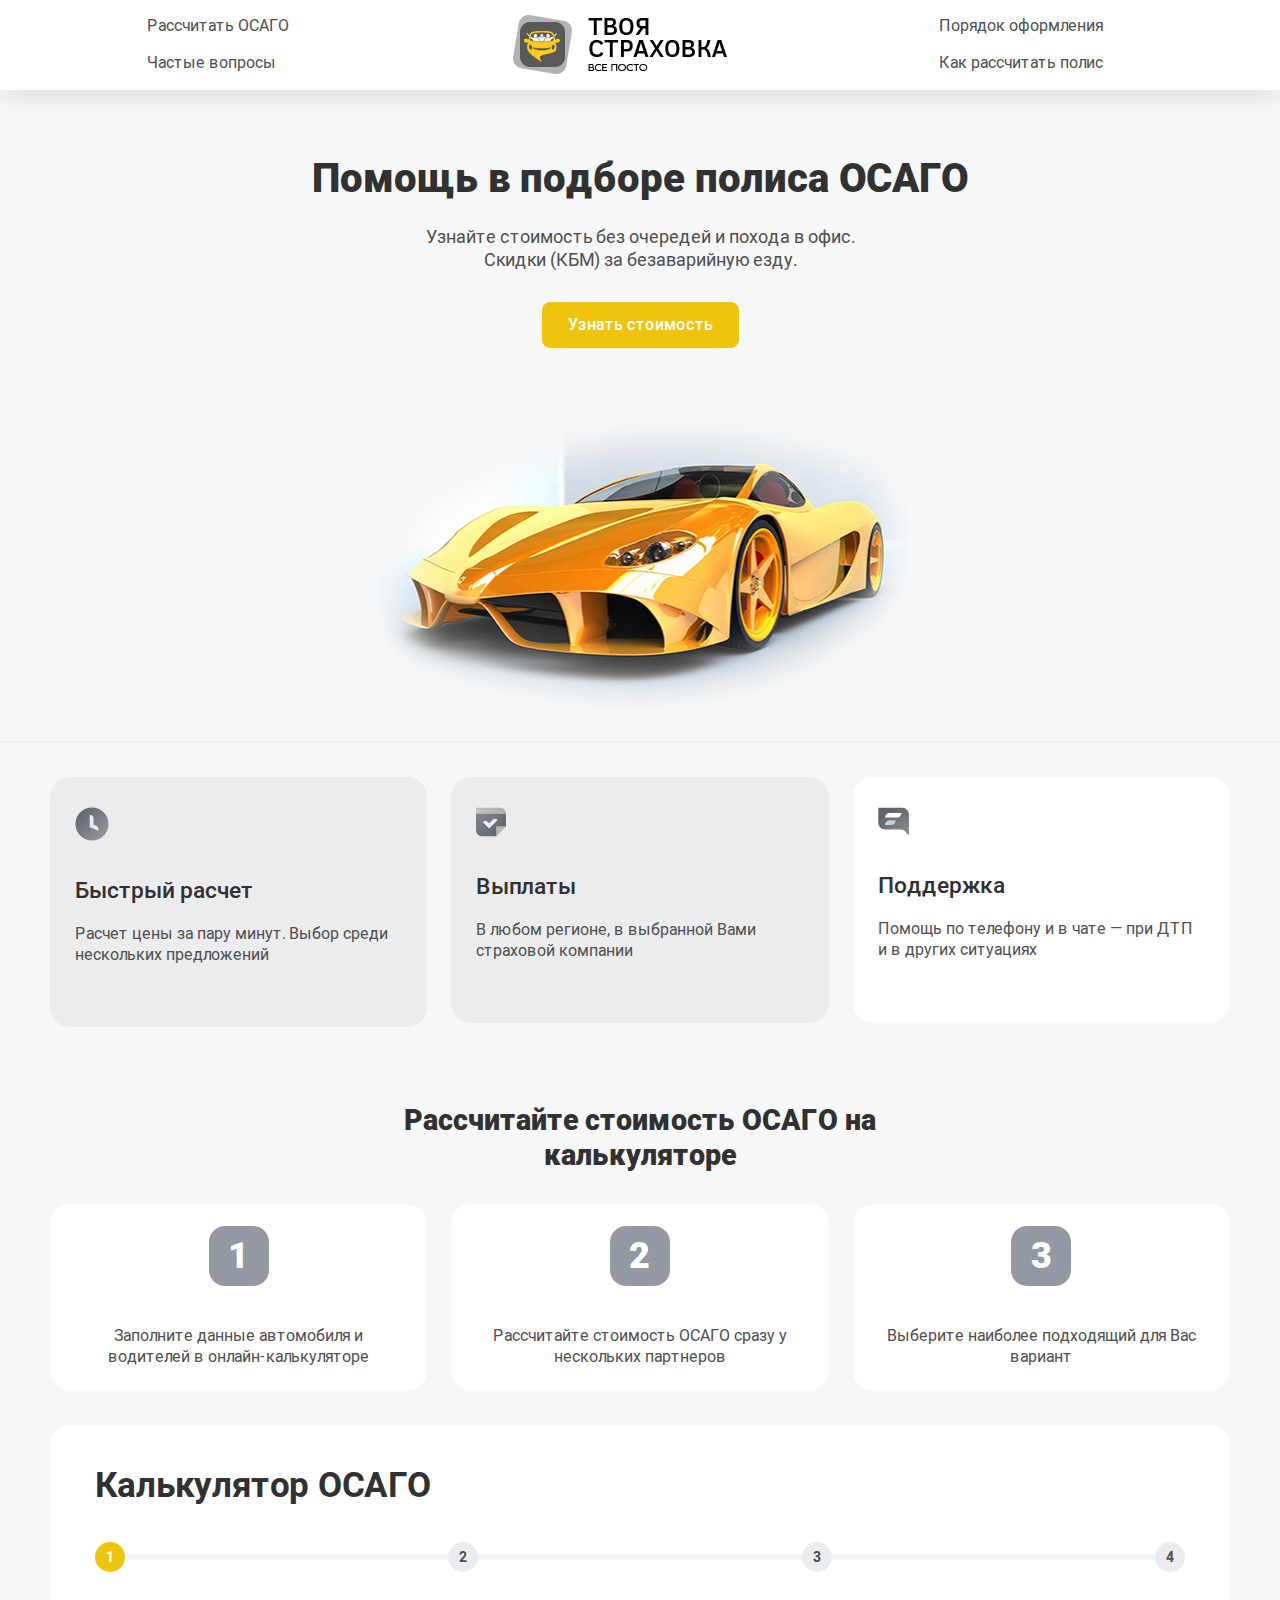
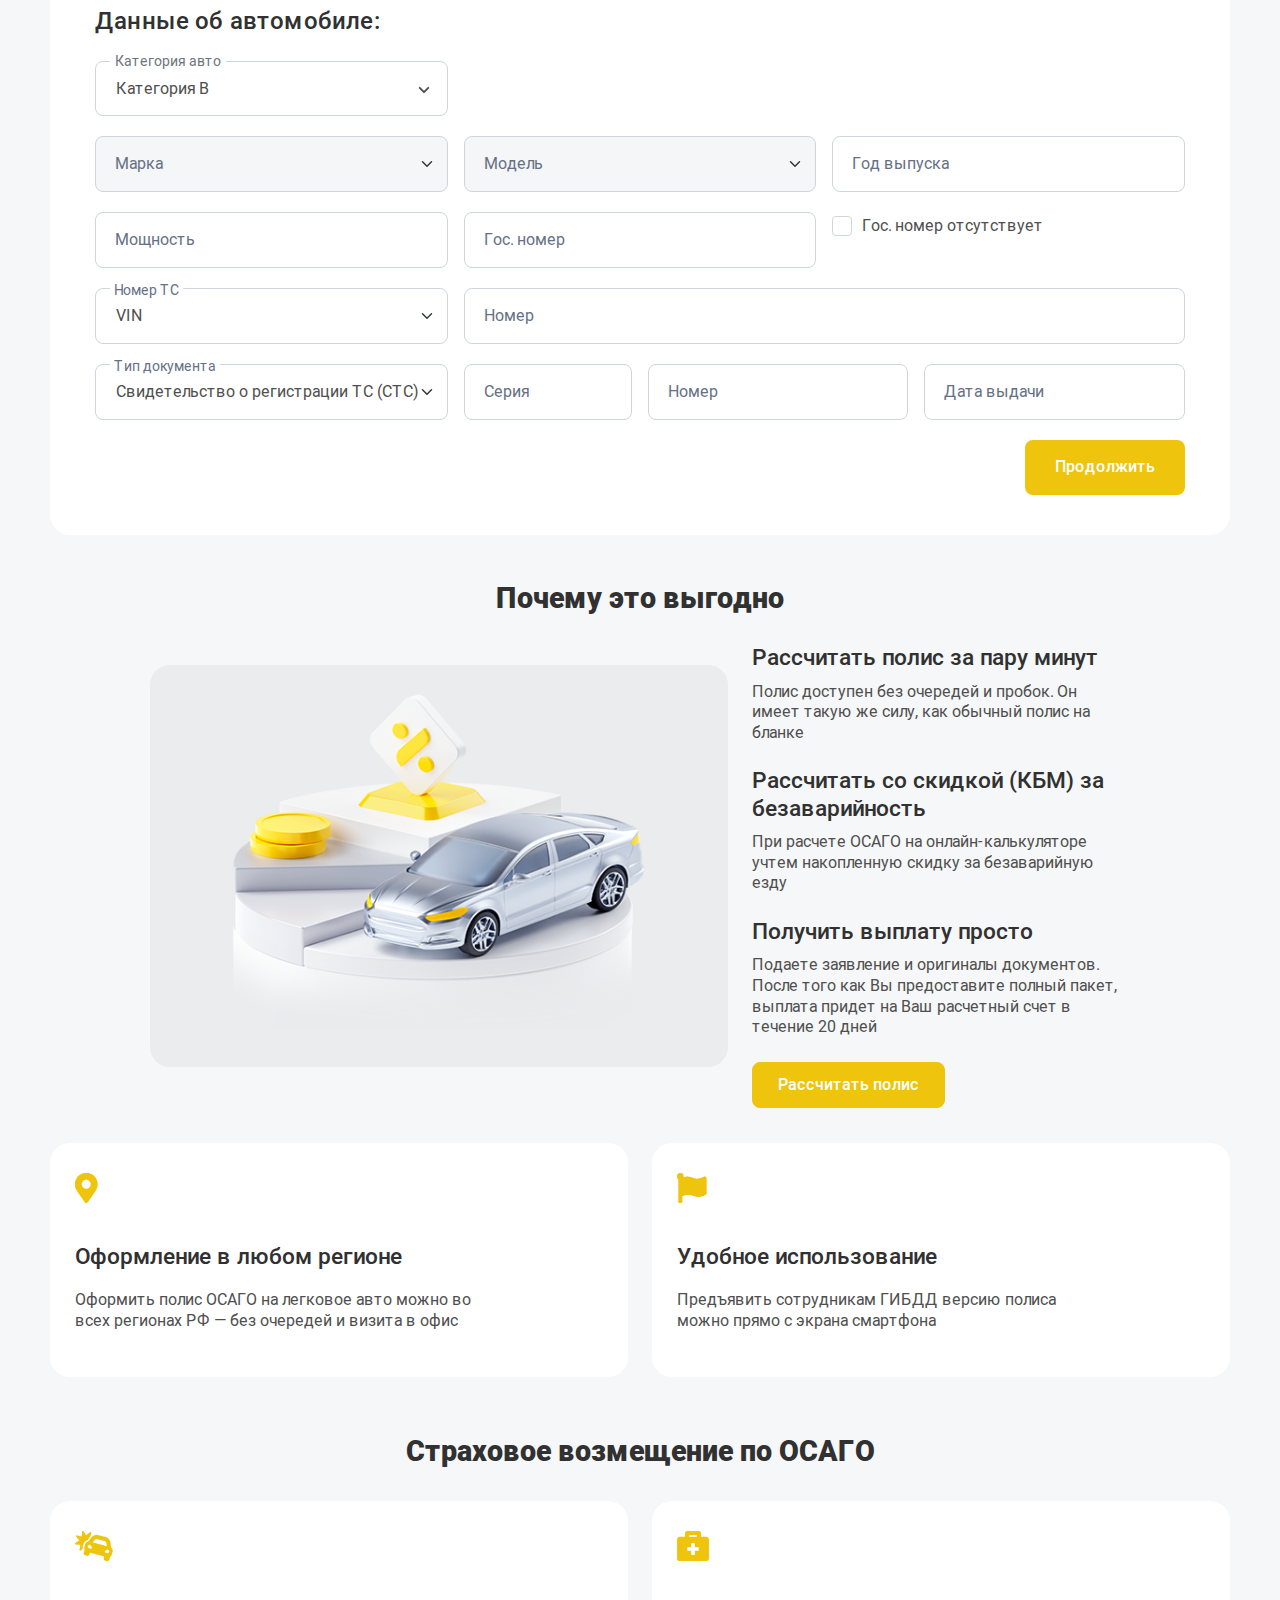
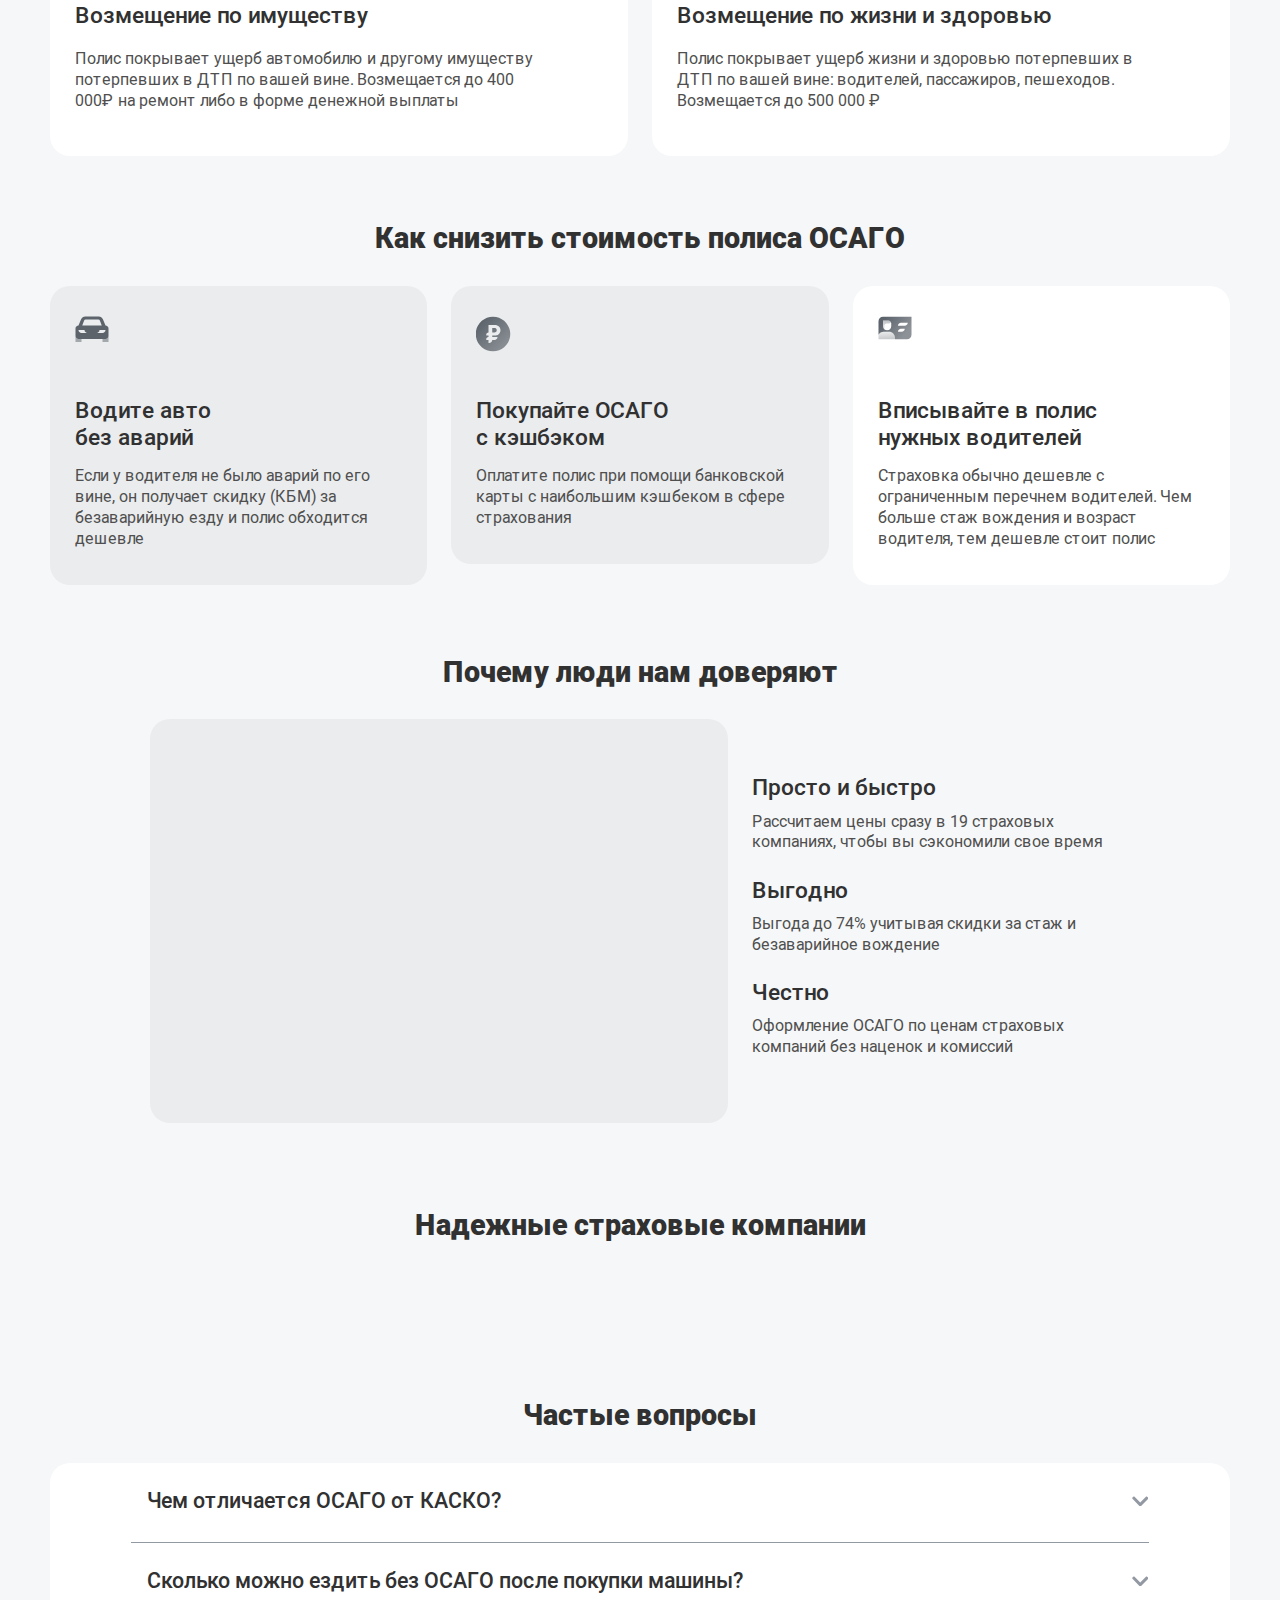
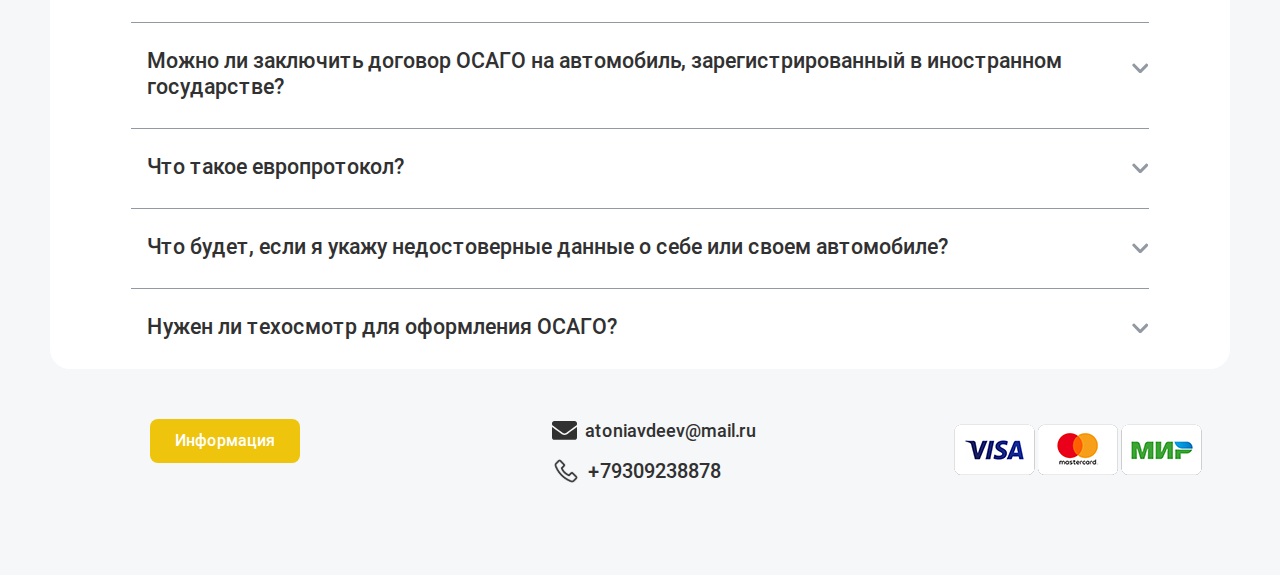
==== commit b7729727: "update" ====
--- a/index.html
+++ b/index.html
@@ -26,7 +26,7 @@
 </head>
 
 <body>
-	<nav class="navbar is-show">
+	<nav class="navbar">
 		<div class="container navbar__container">
 			<div class="top-menu">
 				<a href="index.html#calculation-form" class="nav-item nav-link">Рассчитать ОСАГО</a>
@@ -57,7 +57,7 @@
 		</div>
 	</nav>
 	<!-- header -->
-	<header class="header is-show">
+	<header class="header">
 		<div class="container">
 			<div class="row">
 				<div class="col-12">
@@ -79,7 +79,7 @@
 	<!-- header -->
 
 	<!--welfare-->
-	<section class="welfare is-show">
+	<section class="welfare">
 		<div class="container">
 			<div class="row justify-content-around">
 				<div class="col-xl-4 col-lg-6 col-md-6">
@@ -498,13 +498,17 @@
 											<div class="title form-calc__steps-title">Данные о водителе(ях):</div>
 											<div class="row row g-3 radio-buttons drivers-count-buttons">
 												<div class="col-md-6 col-xs-12">
-													<label class="radio-button">
-														<input type="radio" class="radio-button__input" name="drivers_limit" value="limited"> 1 и более
+													<label class="radio-button btn-limit">
+														<input type="radio" class="radio-button__input" name="drivers_limit" value="limited">
+														<div class="dot"></div>
+														1 и более
 													</label>
 												</div>
 												<div class="col-md-6 col-xs-12">
-													<label class="radio-button">
-														<input type="radio" class="radio-button__input" name="drivers_limit" value="unlimited"> Неограниченно
+													<label class="radio-button btn-umlimit">
+														<input type="radio" class="radio-button__input" name="drivers_limit" value="unlimited">
+														<div class="dot"></div>
+														Неограниченно
 													</label>
 												</div>
 											</div>
@@ -878,7 +882,7 @@
 	<div id="brez"></div>
 
 	<!--benefit-->
-	<section class="benefit is-show">
+	<section class="benefit">
 		<div class="container">
 			<div class="row">
 				<div class="col-12 text-center">
@@ -919,7 +923,7 @@
 	</section>
 
 	<!--advantages-->
-	<section class="advantages is-show">
+	<section class="advantages">
 		<div class="container">
 			<div class="row">
 				<div class="col-lg-6">
@@ -946,7 +950,7 @@
 	<!--advantages-->
 
 	<!--advantages-->
-	<section class="advantages-2 is-show">
+	<section class="advantages-2">
 		<div class="container">
 			<div class="row">
 				<div class="col-12">
@@ -980,7 +984,7 @@
 	<!--advantages-->
 
 	<!--decline-->
-	<section class="decline is-show">
+	<section class="decline">
 		<div class="container">
 			<div class="row">
 				<div class="col-12">
@@ -1025,7 +1029,7 @@
 	<!--decline-->
 
 	<!--trust-->
-	<section class="trust is-show">
+	<section class="trust">
 		<div class="container">
 			<div class="row">
 				<div class="col-12">
@@ -1064,7 +1068,7 @@
 	<!--trust-->
 
 	<!--partners-->
-	<section class="partners is-show">
+	<section class="partners">
 		<div class="container">
 			<div class="row">
 				<div class="col-12">
@@ -1141,7 +1145,7 @@
 	</section>
 
 	<!--answers-->
-	<section id="answers" class="answers is-show">
+	<section id="answers" class="answers">
 		<div class="container">
 			<div class="row">
 				<div class="col-12">
@@ -1217,7 +1221,7 @@
 
 
 	<!-- footer -->
-	<footer class="site-footer is-show">
+	<footer class="site-footer">
 		<div class="container">
 			<div class="row">
 				<div class="col-xl-3 offset-xl-1 col-lg-4">
--- a/css/style.min.css
+++ b/css/style.min.css
@@ -1 +1 @@
-@font-face{font-family:Roboto;src:url(../fonts/Roboto-Light.woff) format("woff"),url(../fonts/Roboto-Light.woff2) format("woff2");font-weight:300;font-display:swap;font-style:normal}@font-face{font-family:Roboto;src:url(../fonts/Roboto-Regular.woff) format("woff"),url(../fonts/Roboto-Regular.woff2) format("woff2");font-weight:400;font-display:swap;font-style:normal}@font-face{font-family:Roboto;src:url(../fonts/Roboto-Medium.woff) format("woff"),url(../fonts/Roboto-Medium.woff2) format("woff2");font-weight:500;font-display:swap;font-style:normal}@font-face{font-family:Roboto;src:url(../fonts/Roboto-Bold.woff) format("woff"),url(../fonts/Roboto-Bold.woff2) format("woff2");font-weight:700;font-display:swap;font-style:normal}@font-face{font-family:Roboto;src:url(../fonts/Roboto-Black.woff) format("woff"),url(../fonts/Roboto-Black.woff2) format("woff2");font-weight:900;font-display:swap;font-style:normal}*,::after,::before{-webkit-box-sizing:border-box;box-sizing:border-box}::-webkit-input-placeholder{color:#666}::-moz-placeholder{color:#666}:-ms-input-placeholder{color:#666}::-ms-input-placeholder{color:#666}::placeholder{color:#666}::-moz-selection{background-color:#eec40d;color:#fff}::selection{background-color:#eec40d;color:#fff}body{font-size:16px;font-weight:400;min-width:350px;position:relative;line-height:1.3;font-family:Roboto,Helvetica,Arial,sans-serif;overflow-x:hidden;color:#4f4f4f}body input,body textarea{border:#666 1px solid;outline:0}body input:focus:required:invalid,body textarea:focus:required:invalid{border-color:red}body input:required:valid,body textarea:required:valid{border-color:green}.img-full{display:block;max-width:100%;height:auto}.img-full.img-width{width:100%}.text-center{text-align:center}a{color:#4f4f4f;-webkit-transition:.3s all;-o-transition:.3s all;transition:.3s all}a:hover{color:#eec40d;text-decoration:none}b,strong{font-weight:700}.form-control:focus{border-color:#80bdff;outline:0;-webkit-box-shadow:none;box-shadow:none}.btn-primary:not(:disabled):not(.disabled).active,.btn-primary:not(:disabled):not(.disabled):active,.show>.btn-primary.dropdown-toggle{color:#fff;background-color:#4f4f4f;border-color:#4f4f4f}button,html [type=button]{border:none}button:hover,html [type=button]:hover{cursor:pointer}.btn.focus,.btn:focus{outline:0;-webkit-box-shadow:0 0 0 0 rgba(0,123,255,0);box-shadow:0 0 0 0 rgba(0,123,255,0)}button:active,button:focus{outline:0}button::-moz-focus-inner{border:0}.btn-reset{border:none;padding:0;background:0 0;cursor:pointer}.list-reset{list-style:none;margin:0;padding:0}.container{width:100%;margin:0 auto;padding-left:15px;padding-right:15px}.navbar-dark .navbar-toggler{color:rgba(255,255,255,.55);border-color:rgba(255,255,255,0)}.navbar-toggler:focus{text-decoration:none;outline:0;-webkit-box-shadow:0 0;box-shadow:0 0}h1{font-weight:800;font-size:calc(24px + .5263157895vw);line-height:1.2;color:#313132}h2{font-weight:800;font-size:calc(22px + .5263157895vw);line-height:1.2;color:#313132}h3{font-weight:500;font-size:calc(20px + .2105263158vw);line-height:1.2;color:#313132}h4{font-weight:500;font-size:calc(18px + .1052631579vw);line-height:1.2;color:#313132}.btn{padding:10px 25px;font-weight:500}.btn-primary{background:#eec40d}.btn-primary:hover{background:#4f4f4f}.dropdown-toggle::after{display:inline-block;margin-left:0;vertical-align:0;content:"";border-top:0 solid;border-right:0 solid rgba(0,0,0,0);border-bottom:0;border-left:0 solid rgba(0,0,0,0)}.navbar{padding-top:8px;padding-bottom:8px;background:#fff;-webkit-box-shadow:0 4px 30px rgba(0,0,0,.12);box-shadow:0 4px 30px rgba(0,0,0,.12)}.navbar__container{-ms-flex-pack:distribute !important;justify-content:space-around !important}.navbar .top-menu{display:-webkit-box;display:-ms-flexbox;display:flex;-webkit-box-orient:vertical;-webkit-box-direction:normal;-ms-flex-direction:column;flex-direction:column}.navbar .top-menu a{color:#4f4f4f;text-decoration:none;margin-right:calc(10px + 1.5789473684vw)}.navbar .top-menu a:last-child{margin-right:0}.navbar .top-menu a:hover{color:#eec40d}.navbar .top-menu a.active{color:#eec40d}.nav-link{display:block;padding:.5rem 1rem;color:#4f4f4f;text-decoration:none;-webkit-transition:color .15s ease-in-out,background-color .15s ease-in-out,border-color .15s ease-in-out;-o-transition:color .15s ease-in-out,background-color .15s ease-in-out,border-color .15s ease-in-out;transition:color .15s ease-in-out,background-color .15s ease-in-out,border-color .15s ease-in-out}.nav-link:hover{color:#eec40d}.nav-link.active{color:#eec40d}.navbar-toggler{display:none}.header{padding-top:calc(30px + 3.6842105263vw);padding-bottom:calc(15px + 1.8421052632vw);background:#f6f7f8;border-bottom:none}.header__content{margin-bottom:calc(20px + 2.6315789474vw)}.header__content h1{font-style:normal;font-weight:800;font-size:calc(24px + 1.2631578947vw);line-height:1.3;text-align:center;color:#313132;margin:0;margin-bottom:calc(10px + .7894736842vw)}.header__descript{text-align:center;max-width:450px;margin:0 auto calc(20px + .7894736842vw) auto;font-size:18px}.header__link{text-align:center}.header__image img{display:block;margin-left:auto;margin-right:auto;width:100%;height:auto;max-width:660px}.welfare{padding-top:calc(15px + 1.5789473684vw);padding-bottom:calc(15px + .2631578947vw);background:#f6f7f8}.welfare__item{background:#eaecee;border-radius:20px;padding:30px 25px 45px 25px;margin-bottom:30px}.welfare__item-icon{margin-bottom:calc(15px + 1.5789473684vw)}.welfare__item h3{margin:0;margin-bottom:20px}.welfare__item p{max-width:315px}.calculation{padding-top:calc(15px + 1.0526315789vw);padding-bottom:calc(15px + .7894736842vw);background:#f6f7f8}.calculation h2{text-align:center;max-width:570px;margin:0 auto calc(15px + 1.3157894737vw) auto}.calculation__item{background:#fff;border-radius:20px;display:-webkit-box;display:-ms-flexbox;display:flex;-webkit-box-orient:vertical;-webkit-box-direction:normal;-ms-flex-direction:column;flex-direction:column;-webkit-box-align:center;-ms-flex-align:center;align-items:center;padding:22px;margin-bottom:calc(25px + .7894736842vw)}.calculation__item-num{width:60px;height:60px;background:#9299a2;border-radius:16px;font-weight:800;font-size:36px;line-height:42px;color:#fff;display:-webkit-box;display:-ms-flexbox;display:flex;-webkit-box-align:center;-ms-flex-align:center;align-items:center;-webkit-box-pack:center;-ms-flex-pack:center;justify-content:center;margin-bottom:40px}.calculation__item-text{max-width:315px;text-align:center;margin-left:auto;margin-right:auto}.calculation__form{background:#fff;border-radius:20px;padding:25px calc(0px + 1.3157894737vw)}.benefit{padding-top:calc(15px + .5263157895vw);padding-bottom:calc(15px + .2631578947vw);background:#f6f7f8}.benefit h2{margin:0;margin-bottom:calc(15px + 1.0526315789vw)}.benefit__image{background:#eaecee;border-radius:20px;padding:25px 8px calc(25px + 1.0526315789vw) 8px;margin-bottom:20px}.benefit__image img{display:block;margin-left:auto;margin-right:auto;width:100%;height:auto;max-width:630px}.benefit__text{padding-right:calc(0px + .5263157895vw)}.benefit__text-item{margin-bottom:calc(10px + 1.0526315789vw)}.benefit__text-item:last-child{margin-bottom:calc(10px + 1.5789473684vw)}.benefit__text-item h3{margin-bottom:10px}.benefit__text-item p{margin:0}.advantages{padding-top:calc(10px + .5263157895vw);padding-bottom:calc(0px + .7894736842vw);background:#f6f7f8}.advantages__item{background:#fff;border-radius:20px;padding:30px 25px 45px 25px;margin-bottom:20px}.advantages__item-icon{margin-bottom:calc(20px + 1.5789473684vw)}.advantages__item h3{margin:0;margin-bottom:20px}.advantages__item p{margin:0;max-width:420px}.advantages-2{padding-top:calc(20px + .5263157895vw);padding-bottom:calc(10px + .7894736842vw);background:#f6f7f8}.advantages-2 h2{text-align:center;margin:0;margin-bottom:calc(20px + 1.0526315789vw)}.advantages-2 p{max-width:480px}.decline{padding-top:calc(15px + .7894736842vw);padding-bottom:calc(15px + .7894736842vw);background:#f6f7f8}.decline h2{text-align:center;margin:0;margin-bottom:calc(20px + .7894736842vw);max-width:540px;margin-left:auto;margin-right:auto}.decline__item{background:#eaecee;border-radius:20px;padding:30px 25px 35px 25px;margin-bottom:20px}.decline__item-icon{margin-bottom:45px;height:36px}.decline__item h3{margin:0;margin-bottom:15px}.decline__item p{margin:0;max-width:320px}.trust{padding-top:calc(15px + .7894736842vw);padding-bottom:calc(15px + .7894736842vw);background:#f6f7f8}.trust h2{text-align:center;margin:0;margin-bottom:calc(20px + .7894736842vw)}.trust .benefit__image img{max-width:600px}.partners{padding-top:calc(5px + .7894736842vw);padding-bottom:calc(15px + .7894736842vw);background:#f6f7f8}.partners h2{text-align:center;margin:0;margin-bottom:calc(20px + .7894736842vw)}.slick-clients .clients__item img{opacity:.5;-webkit-filter:grayscale(100%);filter:grayscale(100%);-webkit-transition:all .3s;-o-transition:all .3s;transition:all .3s}.slick-clients .clients__item img:hover{opacity:1;-webkit-filter:grayscale(0);filter:grayscale(0)}.answers{padding-top:calc(5px + .7894736842vw);padding-bottom:calc(15px + .7894736842vw);background:#f6f7f8}.answers h2{text-align:center;margin:0;margin-bottom:calc(20px + .7894736842vw)}.answers__area{padding-left:calc(10px + 5.5263157895vw);padding-right:calc(10px + 5.5263157895vw);background:#fff;border-radius:20px}.answers__item{padding:calc(15px + .7894736842vw) calc(10px + .5263157895vw) 0 calc(10px + .5263157895vw);border-bottom:1px solid #9299a2}.answers__item:last-child{border-bottom:0 solid #9299a2}.answers__item .acor-title{padding-bottom:calc(15px + 1.0526315789vw);position:relative;font-weight:500;font-size:calc(16px + .4210526316vw);line-height:1.2;color:#313132}.answers__item .acor-title:hover{cursor:pointer}.answers__item .acor-title::after{position:absolute;right:0;top:25%;content:"";-webkit-transform:translateY(-50%);-ms-transform:translateY(-50%);transform:translateY(-50%);width:16px;height:10px;background:url(../img/arrow.svg) 50% 50% no-repeat;-webkit-transition:-webkit-transform .3s;transition:-webkit-transform .3s;-o-transition:transform .3s;transition:transform .3s;transition:transform .3s, -webkit-transform .3s;transition:transform .3s,-webkit-transform .3s;margin-right:-15px}.answers__item .acor-body{background-color:#fff;padding:0;height:0;color:rgba(0,0,0,0);display:none}.answers__item.is-active .acor-body{height:auto;color:#4f4f4f;padding:0 0 20px 0;-webkit-transition:color .3s,padding .3s;-o-transition:color .3s,padding .3s;transition:color .3s,padding .3s;display:block}.answers__item.is-active .acor-title::after{-webkit-transition:-webkit-transform .3s;transition:-webkit-transform .3s;-o-transition:transform .3s;transition:transform .3s;transition:transform .3s, -webkit-transform .3s;transition:transform .3s,-webkit-transform .3s;-webkit-transform:rotate(180deg);-ms-transform:rotate(180deg);transform:rotate(180deg)}.site-footer{padding-top:25px;padding-bottom:calc(20px + 4.2105263158vw);background:#f6f7f8}.site-footer__info{display:-webkit-box;display:-ms-flexbox;display:flex;-webkit-box-orient:vertical;-webkit-box-direction:normal;-ms-flex-direction:column;flex-direction:column;row-gap:15px}.site-footer__link{display:-webkit-box;display:-ms-flexbox;display:flex;-webkit-box-align:center;-ms-flex-align:center;align-items:center}.site-footer__link-icon{margin-right:8px}.site-footer__link a{font-weight:500;font-size:18px;line-height:130%;color:#313132;text-decoration:none}.site-footer__link a:hover{color:#eec40d}.site-footer__link p{margin:0;font-weight:500;font-size:20px;line-height:23px;text-align:right;color:#313132}.page-content{padding-top:calc(15px + 1.5789473684vw);padding-bottom:calc(15px + 1.3157894737vw);background:#f6f7f8}.page-content h1{text-align:center;margin:0;margin-bottom:calc(15px + .7894736842vw)}.page-content__article{padding:calc(10px + 1.0526315789vw);background:#eaecee;border-radius:20px}.page-purchase{padding-top:calc(15px + 1.5789473684vw);padding-bottom:calc(15px + 1.3157894737vw);background:#f6f7f8}.page-purchase h1{text-align:center;margin:0;margin-bottom:calc(15px + .7894736842vw)}.page-purchase__image{background:#eaecee;border-radius:20px;padding:15px;display:-webkit-box;display:-ms-flexbox;display:flex;-webkit-box-align:center;-ms-flex-align:center;align-items:center;-webkit-box-pack:center;-ms-flex-pack:center;justify-content:center}.page-purchase__image img{display:block;margin-left:auto;margin-right:auto;width:100%;max-width:596px;height:auto}.page-purchase__content{display:-webkit-box;display:-ms-flexbox;display:flex;-webkit-box-orient:vertical;-webkit-box-direction:normal;-ms-flex-direction:column;flex-direction:column;row-gap:30px}.page-purchase__item{background:#fff;border-radius:20px;margin-left:30px;padding:30px 20px 30px 0;display:-webkit-box;display:-ms-flexbox;display:flex;-webkit-box-align:center;-ms-flex-align:center;align-items:center;font-weight:400;font-size:16px;line-height:1.3;color:#4f4f4f}.page-purchase__item-num{min-width:60px;height:60px;background:#9299a2;border-radius:16px;font-weight:800;font-size:36px;line-height:42px;color:#fff;display:-webkit-box;display:-ms-flexbox;display:flex;-webkit-box-align:center;-ms-flex-align:center;align-items:center;-webkit-box-pack:center;-ms-flex-pack:center;justify-content:center;margin-left:-30px;margin-right:25px}.page-contact{padding-top:calc(15px + 1.5789473684vw);padding-bottom:calc(15px + 1.3157894737vw);background:#f6f7f8}.page-contact h1{text-align:center;margin:0;margin-bottom:calc(15px + .7894736842vw)}.page-contact__area{display:-webkit-box;display:-ms-flexbox;display:flex;-ms-flex-pack:distribute;justify-content:space-around;margin-bottom:calc(15px + 1.3157894737vw);-webkit-column-gap:20px;-moz-column-gap:20px;column-gap:20px}.page-contact__item{background:#fff;border-radius:20px;padding:0 20px 15px 20px;margin-top:30px;margin-bottom:20px;display:-webkit-box;display:-ms-flexbox;display:flex;-webkit-box-orient:vertical;-webkit-box-direction:normal;-ms-flex-direction:column;flex-direction:column;-webkit-box-align:center;-ms-flex-align:center;align-items:center;margin-left:10px;margin-right:10px;width:100%;max-width:420px;height:182px}.page-contact__item-icon{margin-bottom:50px;min-width:60px;max-width:60px;height:60px;background:#9299a2;border-radius:16px;display:-webkit-box;display:-ms-flexbox;display:flex;-webkit-box-align:center;-ms-flex-align:center;align-items:center;-webkit-box-pack:center;-ms-flex-pack:center;justify-content:center;margin-top:-30px}.page-contact__item-text{font-weight:500;font-size:18px;line-height:1.2;text-align:center;-webkit-font-feature-settings:"pnum" on,"lnum" on;font-feature-settings:"pnum" on,"lnum" on;color:#41464a}.page-contact__item-text a{font-size:22px;font-weight:500;line-height:26px;letter-spacing:0;text-align:center;text-decoration:none;color:#eec40d}.page-contact__item-text a:hover{color:#4f4f4f}.page-contact__item-text .tel{font-size:22px}.page-contact__item.bg-gray{background:#eaecee}.page-contact__map{background:#eaecee;border-radius:20px;padding:20px}@media(min-width: 576px){.container{max-width:540px}}@media(min-width: 768px){.container{max-width:720px}}@media(min-width: 992px){.container{max-width:960px}}@media(min-width: 1200px){.container{max-width:1140px}}@media(min-width: 1400px){.container{max-width:1320px}.page-purchase .container{max-width:1350px}}@media(max-width: 1199.98px){.page-purchase__content{margin-bottom:20px}.page-contact__area{-webkit-box-orient:vertical;-webkit-box-direction:normal;-ms-flex-direction:column;flex-direction:column;-webkit-box-align:center;-ms-flex-align:center;align-items:center}}@media only screen and (max-width: 992px){.navbar-toggler{border:none;border-radius:0;padding:0;cursor:pointer;margin-top:10px;margin-bottom:10px;display:block}.header_area .navbar{background:#fff}.navbar-toggler[aria-expanded=false] span:nth-child(2){opacity:1}.navbar-toggler[aria-expanded=true] span:nth-child(2){opacity:0}.navbar-toggler[aria-expanded=true] span:first-child{-webkit-transform:rotate(-45deg);-ms-transform:rotate(-45deg);transform:rotate(-45deg);position:relative;top:7.5px}.navbar-toggler[aria-expanded=true] span:last-child{-webkit-transform:rotate(45deg);-ms-transform:rotate(45deg);transform:rotate(45deg);bottom:6px;position:relative}.header_area.navbar_fixed .main_menu .navbar .nav .nav-item .nav-link{line-height:40px}.navbar-toggler span{display:block;width:25px;height:3px;background:#313132;margin:auto;margin-bottom:4px;-webkit-transition:all .4s linear;-o-transition:all .4s linear;transition:all .4s linear;cursor:pointer}}@media(max-width: 991.98px){.navbar__container{-webkit-box-pack:justify !important;-ms-flex-pack:justify !important;justify-content:space-between !important}.navbar .top-menu{display:none}}@media(max-width: 767.98px){.slick-clients .clients__item img{width:130px;height:auto;display:block;margin-left:auto;margin-right:auto}.page-purchase__item{margin-left:22px;padding:15px 15px 15px 0}.page-purchase__item-num{min-width:45px;height:45px;font-size:26px;border-radius:8px;margin-left:-22px;margin-right:15px}}@media(max-width: 575.98px){.navbar .navbar-brand img{width:200px;height:auto}.header__descript{font-size:16px}.answers__item .acor-body{font-size:15px}.page-purchase__content{row-gap:45px;margin-top:15px}.page-purchase__item{-webkit-box-orient:vertical;-webkit-box-direction:normal;-ms-flex-direction:column;flex-direction:column;margin-left:0;padding:15px}.page-purchase__item-num{margin-left:0;margin-right:0;margin-top:-37px;margin-bottom:10px}.page-contact__item-icon{min-width:45px;max-width:45px;height:45px;border-radius:8px;margin-top:-22px;margin-bottom:35px}.page-contact__item-icon img{-webkit-transform:scale(75%);-ms-transform:scale(75%);transform:scale(75%)}.page-contact__item-text a{font-size:18px}.page-contact__item-text .tel{font-size:18px}.page-contact__map{padding:10px}}hr{display:block;height:1px;border:0;border-top:1px solid #ccc;margin:1em 0;padding:0;-webkit-box-sizing:content-box;box-sizing:content-box;overflow:visible}audio,canvas,iframe,img,svg,video{vertical-align:middle}pre{font-family:monospace,monospace;font-size:1em}a{background-color:rgba(0,0,0,0)}abbr[title]{border-bottom:none;text-decoration:underline;-webkit-text-decoration:underline dotted;text-decoration:underline dotted}b,strong{font-weight:bolder}code,kbd,samp{font-family:monospace,monospace;font-size:1em}small{font-size:80%}sub,sup{font-size:75%;line-height:0;position:relative;vertical-align:baseline}sub{bottom:-0.25em}sup{top:-0.5em}img{border-style:none}button,input,optgroup,select,textarea{font-family:inherit;font-size:100%;line-height:1.15;margin:0}button,input{overflow:visible}button,select{text-transform:none}button,[type=button],[type=reset],[type=submit]{-webkit-appearance:button}button::-moz-focus-inner,[type=button]::-moz-focus-inner,[type=reset]::-moz-focus-inner,[type=submit]::-moz-focus-inner{border-style:none;padding:0}button:-moz-focusring,[type=button]:-moz-focusring,[type=reset]:-moz-focusring,[type=submit]:-moz-focusring{outline:1px dotted ButtonText}fieldset{padding:0;border:0;margin:0}legend{-webkit-box-sizing:border-box;box-sizing:border-box;color:inherit;display:table;max-width:100%;padding:0;white-space:normal}progress{vertical-align:baseline}textarea{overflow:auto;resize:vertical}[type=checkbox],[type=radio]{-webkit-box-sizing:border-box;box-sizing:border-box;padding:0}[type=number]::-webkit-inner-spin-button,[type=number]::-webkit-outer-spin-button{height:auto}[type=search]{-webkit-appearance:textfield;outline-offset:-2px}[type=search]::-webkit-search-decoration{-webkit-appearance:none}::-webkit-file-upload-button{-webkit-appearance:button;font:inherit}details{display:block}summary{display:list-item}template{display:none}.hidden,[hidden]{display:none !important}*,::after,::before{-webkit-box-sizing:border-box;box-sizing:border-box}::-webkit-input-placeholder{color:#666}::-moz-placeholder{color:#666}:-ms-input-placeholder{color:#666}::-ms-input-placeholder{color:#666}::placeholder{color:#666}::-moz-selection{background-color:#fa4848;color:#fff;text-shadow:none}::selection{background-color:#fa4848;color:#fff;text-shadow:none}.body-wrapper{display:-webkit-box;display:-ms-flexbox;display:flex;-webkit-box-orient:vertical;-webkit-box-direction:normal;-ms-flex-direction:column;flex-direction:column;height:100%}body input,body textarea{border:#666 1px solid;outline:none}body input:focus:required:invalid,body textarea:focus:required:invalid{border-color:red}body input:required:valid,body textarea:required:valid{border-color:green}.img-full{display:block;max-width:100%;height:auto}.img-full.img-width{width:100%}.text-center{text-align:center}a{color:#323232;-webkit-transition:.3s all;-o-transition:.3s all;transition:.3s all}a:hover{color:#e43131;text-decoration:none}b,strong{font-weight:bold}.form-control{display:block;width:100%;padding:.375rem .75rem;font-size:1rem;font-weight:400;line-height:1.5;color:#212529;background-color:#fff;background-clip:padding-box;border:1px solid #ced4da;-webkit-appearance:none;-moz-appearance:none;appearance:none;border-radius:.25rem;-webkit-transition:border-color .15s ease-in-out,-webkit-box-shadow .15s ease-in-out;transition:border-color .15s ease-in-out,-webkit-box-shadow .15s ease-in-out;-o-transition:border-color .15s ease-in-out,box-shadow .15s ease-in-out;transition:border-color .15s ease-in-out,box-shadow .15s ease-in-out;transition:border-color .15s ease-in-out,box-shadow .15s ease-in-out,-webkit-box-shadow .15s ease-in-out}.form-control:focus{border-color:#80bdff;outline:0;-webkit-box-shadow:none;box-shadow:none}.btn{border-radius:.5rem}.btn-primary:not(:disabled):not(.disabled).active,.btn-primary:not(:disabled):not(.disabled):active,.show>.btn-primary.dropdown-toggle{color:#fff;background-color:#e43131;border-color:#e43131}button,html [type=button]{border:none}button:hover,html [type=button]:hover{cursor:pointer}.btn.focus,.btn:focus{outline:0;-webkit-box-shadow:0 0 0 0 rgba(0,123,255,0);box-shadow:0 0 0 0 rgba(0,123,255,0)}button:active,button:focus{outline:none}button::-moz-focus-inner{border:0}.container{margin:0 auto;padding:0 15px;max-width:1210px}.grid{display:grid;grid-template-columns:repeat(12, 1fr);gap:3px}.list-reset{list-style:none;margin:0;padding:0}.btn:not(.form_wrapper .btn){outline:none;font-style:normal;text-align:center;color:#fff;-webkit-transition:color .3s ease-in-out,background-color .3s ease-in-out;-o-transition:color .3s ease-in-out,background-color .3s ease-in-out;transition:color .3s ease-in-out,background-color .3s ease-in-out}.btn--primary{color:#fff;background-color:#fa4848;text-decoration:none}.btn--primary:hover{background-color:#e43131;color:#fff;text-decoration:none}.section-title{color:#000}.section-title h2{position:relative;margin-bottom:calc(20px + 1.0526315789vw)}.section-title h2::before{position:absolute;content:"";width:50px;height:2px;background-color:#fa4848;left:0;bottom:0;margin-bottom:-4px}.image-full{display:block;width:100%;height:auto}.page-title{color:#000}.page-title h1{position:relative;margin-bottom:calc(16px + 1.2631578947vw);font-weight:600;line-height:1.3}.page-title h1::before{position:absolute;content:"";width:50px;height:2px;background-color:#fa4848;left:0;bottom:0;margin-bottom:-4px}.header{border-bottom:1px solid rgba(126,134,142,.1);padding-top:15px;padding-bottom:10px}.header_flex{display:-webkit-box;display:-ms-flexbox;display:flex;-webkit-box-align:center;-ms-flex-align:center;align-items:center;-webkit-box-pack:justify;-ms-flex-pack:justify;justify-content:space-between}.header_right{display:-webkit-box;display:-ms-flexbox;display:flex;-webkit-box-pack:end;-ms-flex-pack:end;justify-content:flex-end;font-style:normal;font-weight:500;line-height:1.2}.header_right-mail img{margin-right:10px;margin-bottom:-8px}.header_right-mail a{font-weight:600;font-size:20px;text-decoration:none;line-height:1.2}.header_right-mail div{text-align:center}.banner{margin-top:15px;position:relative;z-index:1}.banner_left{grid-column:5 span;padding-top:60px;padding-bottom:60px}.banner_left h1{font-style:normal;font-weight:800;font-size:calc(24px + 1.3157894737vw);line-height:140%;color:#000;text-transform:uppercase;margin-bottom:10px}.banner_left-tiker{display:-webkit-box;display:-ms-flexbox;display:flex;-webkit-box-pack:justify;-ms-flex-pack:justify;justify-content:space-between;-webkit-box-align:center;-ms-flex-align:center;align-items:center;margin-bottom:25px}.banner_left-tiker--item{font-style:normal;font-weight:500;font-size:18px;line-height:150%;text-align:center;color:#fff;background:#00c399;border-radius:15px;padding:7px 20px;margin-right:22px;margin-bottom:10px}.banner_left-tiker--item:last-child{margin-right:0}.banner_right{grid-column:7 span}.mouse-parallax{height:100%;position:relative;overflow:hidden}.mouse-parallax-bg,.mouse-parallax-fog-2{position:absolute;background-repeat:no-repeat;width:100%;height:100%;-webkit-transition:all .1s ease;-o-transition:all .1s ease;transition:all .1s ease;background-image:url("../img/bg-3-1.png")}.mouse-parallax-bg{background-position:50% 50%;background-size:contain}.mouse-parallax-fog-2{background-image:url("../img/bg-1.png");background-position:190% 57%}.advantage{padding-top:calc(20px + 2.6315789474vw);padding-bottom:calc(20px + 1.0526315789vw);background-color:#f6f6f6}.advantage_area{display:-webkit-box;display:-ms-flexbox;display:flex;-webkit-box-pack:justify;-ms-flex-pack:justify;justify-content:space-between;grid-column:12 span;-ms-flex-wrap:wrap;flex-wrap:wrap}.advantage_item{max-width:370px;min-width:370px;margin-bottom:20px;display:-webkit-box;display:-ms-flexbox;display:flex;-webkit-box-orient:vertical;-webkit-box-direction:normal;-ms-flex-direction:column;flex-direction:column;-webkit-box-pack:center;-ms-flex-pack:center;justify-content:center;-webkit-box-align:center;-ms-flex-align:center;align-items:center}.advantage_item h4{text-align:center;margin-bottom:5px}.advantage_item p{text-align:center;line-height:1.3}.advantage_img{background:#fff;border:1px solid #ebeaea;-webkit-box-sizing:border-box;box-sizing:border-box;-webkit-box-shadow:0px 4px 18px rgba(0,0,0,.1);box-shadow:0px 4px 18px rgba(0,0,0,.1);border-radius:6px;padding-top:30px;padding-right:11px;padding-bottom:35px;padding-left:11px;margin-bottom:25px}.form{padding-top:calc(20px + 1.5789473684vw);padding-bottom:calc(15px + .7894736842vw)}.question{padding-top:calc(20px + 1.5789473684vw);padding-bottom:calc(15px + .7894736842vw)}.accordion_items{list-style:none;margin:0;padding:0}.accordion_item{margin-bottom:15px}.accordion_title{display:-webkit-box;display:-ms-flexbox;display:flex;-webkit-box-pack:justify;-ms-flex-pack:justify;justify-content:space-between;-webkit-box-align:center;-ms-flex-align:center;align-items:center;position:relative;cursor:pointer;padding:24px 25px 23px 20px;background:#ebeaea;border-radius:6px}.accordion_title h4{font-weight:600}.accordion_icon{min-width:31px;height:18px;background-image:url(../img/arrow1.svg);background-repeat:no-repeat;background-size:cover;-webkit-transform:rotate(0deg);-ms-transform:rotate(0deg);transform:rotate(0deg);-webkit-transition:all .3s ease-in-out;-o-transition:all .3s ease-in-out;transition:all .3s ease-in-out}.accordion_content{visibility:hidden;height:0;overflow:hidden;-webkit-transition:all .6s ease-in-out;-o-transition:all .6s ease-in-out;transition:all .6s ease-in-out}.accordion_content p{padding:15px 25px 15px 20px;margin-bottom:0}.show .accordion_content{visibility:visible;height:auto;opacity:1;-webkit-animation:fadeInFromNone .3s ease-in-out;animation:fadeInFromNone .3s ease-in-out}@-webkit-keyframes fadeInFromNone{0%{display:none;opacity:0}1%{display:block;opacity:0}100%{display:block;opacity:1}}@keyframes fadeInFromNone{0%{display:none;opacity:0}1%{display:block;opacity:0}100%{display:block;opacity:1}}.show .accordion_icon{-webkit-transform:rotate(180deg);-ms-transform:rotate(180deg);transform:rotate(180deg);background-image:none;background-image:url(../img/arrow3.svg)}.steps{padding-top:calc(20px + 1.5789473684vw);padding-bottom:calc(10px + 1.5789473684vw);background-color:#f6f6f6}.steps_items{display:-webkit-box;display:-ms-flexbox;display:flex;-ms-flex-pack:distribute;justify-content:space-around;-ms-flex-wrap:wrap;flex-wrap:wrap}.steps_item{background-color:#fff;border:1px solid #f6f6f6;-webkit-box-sizing:border-box;box-sizing:border-box;-webkit-box-shadow:0px 4px 18px rgba(0,0,0,.1);box-shadow:0px 4px 18px rgba(0,0,0,.1);margin-bottom:15px;padding:35px 40px 20px 15px;width:270px;margin-right:15px}.steps_numer{width:80px;height:80px;border-radius:80px;background-color:#fa4848;text-align:center;font-style:normal;font-weight:700;font-size:62px;line-height:80px;color:#fff;margin-bottom:35px}.steps_content{font-weight:500;font-size:16px;line-height:140%;color:#000}.partners{padding-top:calc(20px + 1.5789473684vw);padding-bottom:calc(20px + 1.5789473684vw)}.partners .owl-carousel .owl-item img{display:block;width:auto;height:35px;margin-left:auto;margin-right:auto}.partners_slider{max-width:90%;margin-left:auto;margin-right:auto;position:relative}.partners_item{width:250px;background-color:#fff;border:1px solid #edecec;border-radius:6px;text-align:center;padding:15px;margin-bottom:10px;margin-top:10px}.partners .owl-next,.partners .owl-prev{outline:none;background-color:rgba(0,0,0,0);position:absolute;top:50%;-webkit-transform:translateY(-50%);-ms-transform:translateY(-50%);transform:translateY(-50%)}.partners .owl-next img,.partners .owl-prev img{opacity:.5;-webkit-transition:all .3s ease-in-out;-o-transition:all .3s ease-in-out;transition:all .3s ease-in-out}.partners .owl-next:hover img,.partners .owl-prev:hover img{opacity:1}.partners .owl-prev{left:0;margin-left:-40px}.partners .owl-next{right:0;margin-right:-40px}.footer{margin-top:auto;padding-top:calc(20px + 1.3157894737vw);padding-bottom:calc(15px + .7894736842vw);background-color:#f6f6f6}.footer_logo{grid-column:3 span;text-align:center;margin-bottom:15px}.footer_logo-icon{margin-top:10px;display:-webkit-box;display:-ms-flexbox;display:flex;-webkit-box-pack:center;-ms-flex-pack:center;justify-content:center;-webkit-box-align:center;-ms-flex-align:center;align-items:center}.footer_logo-icon img{margin-right:10px}.footer_navigation{grid-column:6 span;margin-bottom:15px}.footer_navigation .nav_link{text-decoration:none;font-weight:500;font-size:18px;line-height:170%;color:#000}.footer_navigation .nav_link:hover{color:#fa4848}.footer_info{grid-column:3 span}.footer_info-item{font-weight:600;font-size:20px;line-height:1.4;margin-bottom:10px}.footer_info-item img{margin-right:10px;margin-bottom:-6px}.footer_info-item a{text-decoration:none}.footer_info-item a:hover{color:#fa4848}.contact{display:-webkit-box;display:-ms-flexbox;display:flex;-webkit-box-align:center;-ms-flex-align:center;align-items:center}.contact_info{min-width:33%;max-width:33%;padding-right:30px}.contact_info-title{font-weight:600;font-size:24px;line-height:140%;color:#000;text-transform:uppercase;margin-bottom:15px}.contact_info-text{font-weight:500;font-size:16px;line-height:1.4;margin-bottom:20px}.contact_info-text span{display:block}.contact_info-item{font-weight:500;font-size:16px;line-height:1.4;margin-bottom:15px}.contact_info-item a{font-weight:500;font-size:16px;text-decoration:none}.contact_info-item a:hover{color:#fa4848}.contact_info-item .adres{display:-webkit-box;display:-ms-flexbox;display:flex;-webkit-box-align:start;-ms-flex-align:start;align-items:flex-start;margin-bottom:13px}.contact_info-item .adres img{margin-right:15px;margin-top:4px}.contact_info-item .tel{display:-webkit-box;display:-ms-flexbox;display:flex;-webkit-box-align:start;-ms-flex-align:start;align-items:flex-start;margin-bottom:13px}.contact_info-item .tel img{margin-right:15px;margin-top:2px}.contact_info-item .mail{display:-webkit-box;display:-ms-flexbox;display:flex;-webkit-box-align:start;-ms-flex-align:start;align-items:flex-start;margin-bottom:13px}.contact_info-item .mail img{margin-right:15px;margin-top:4px}.contact_map{min-width:67%;max-width:67%}.purchase{width:100%;max-width:980px;margin-left:auto;margin-right:auto}.purchase_wrap{padding-bottom:10px}.purchase_item{display:-webkit-box;display:-ms-flexbox;display:flex;-webkit-box-align:center;-ms-flex-align:center;align-items:center;margin-bottom:25px}.purchase_item-img{min-width:60px;max-width:60px;height:60px;border-radius:60px;background-color:#fff;-webkit-box-shadow:0px 4px 18px rgba(0,0,0,.1);box-shadow:0px 4px 18px rgba(0,0,0,.1);display:-webkit-box;display:-ms-flexbox;display:flex;-webkit-box-align:center;-ms-flex-align:center;align-items:center;-webkit-box-pack:center;-ms-flex-pack:center;justify-content:center;margin-right:30px}.purchase_image{margin-top:5px;margin-bottom:25px}.purchase_calling{font-style:normal;font-weight:600;font-size:calc(18px + .6315789474vw);line-height:1.4;color:#000;text-align:center}.page{padding-top:calc(15px + 1.8421052632vw);padding-bottom:calc(15px + 1.8421052632vw)}.article-content ol{margin-left:-20px;list-style:none;counter-reset:li}.article-content ol>li{padding-left:10px}.article-content ol>li:before{counter-increment:li;content:counters(li, ".") ". ";position:absolute;left:-20px;top:0px}.article-content ol li{position:relative}.article-content li{margin-bottom:10px}.article-content ul{margin:0;padding:0;list-style:none;margin-top:45px;margin-bottom:45px}.article-content ol ul{margin-top:10px;margin-bottom:10px}.article-content ul>li{position:relative;padding-left:20px}.article-content ul>li::before{content:"";position:absolute;top:12px;left:0;width:10px;height:2px;background-color:#3d3d3b}.navbar-toggler{display:none}@media only screen and (max-width: 1200px){.mouse-parallax-bg,.mouse-parallax-fog-2{background-image:none}.banner{background:url(../img/banner.jpg) top right no-repeat;background-size:cover}.banner_left-tiker{-ms-flex-wrap:wrap;flex-wrap:wrap}}@media only screen and (max-width: 1170px){.contact_info{min-width:50%;max-width:50%;padding-right:15px}.contact_map{min-width:50%;max-width:50%}}@media only screen and (max-width: 1130px){.advantage_area{-ms-flex-pack:distribute;justify-content:space-around}.advantage_item{max-width:350px;min-width:350px}}@media only screen and (max-width: 930px){.footer_logo{grid-column:6 span}.footer_navigation{grid-column:6 span}.footer_info{grid-column:12 span;text-align:center}}@media only screen and (max-width: 768px){.contact{-ms-flex-wrap:wrap;flex-wrap:wrap}.contact_info{min-width:100%;max-width:100%;padding:15px}.contact_map{min-width:100%;max-width:100%}}@media only screen and (max-width: 600px){.header_flex{-webkit-box-orient:vertical;-webkit-box-direction:normal;-ms-flex-direction:column;flex-direction:column;-webkit-box-pack:center;-ms-flex-pack:center;justify-content:center}.banner_left{grid-column:12 span;padding-top:0px;padding-bottom:0px}.advantage_item{max-width:300px;min-width:300px}.steps_item{margin-right:0}.steps_items{-webkit-box-orient:vertical;-webkit-box-direction:normal;-ms-flex-direction:column;flex-direction:column;-webkit-box-align:center;-ms-flex-align:center;align-items:center}.footer_navigation .nav_link{font-size:16px}.purchase_item{-webkit-box-orient:vertical;-webkit-box-direction:normal;-ms-flex-direction:column;flex-direction:column}.purchase_item-img{margin-right:0;margin-bottom:15px}.purchase_item-text{text-align:center}}@media only screen and (max-width: 480px){.banner{background-image:none}.accordion_title{padding:15px}.accordion_title h4{font-size:16px}.accordion_icon{max-width:24px;min-width:24px;height:14px}.footer_logo,.footer_navigation{grid-column:12 span}.contact_info-title{font-size:20px}}.sr-only{border:0;clip:rect(0, 0, 0, 0);height:1px;margin:-1px;overflow:hidden;padding:0;position:absolute;white-space:nowrap;width:1px}.sr-only.focusable:active,.sr-only.focusable:focus{clip:auto;height:auto;margin:0;overflow:visible;position:static;white-space:inherit;width:auto}.invisible{visibility:hidden}.clearfix::before,.clearfix::after{content:" ";display:table}.clearfix::after{clear:both}@media print{*,*::before,*::after{background:#fff !important;color:#000 !important;-webkit-box-shadow:none !important;box-shadow:none !important;text-shadow:none !important}a,a:visited{text-decoration:underline}a[href]::after{content:" (" attr(href) ")"}abbr[title]::after{content:" (" attr(title) ")"}a[href^="#"]::after,a[href^="javascript:"]::after{content:""}pre{white-space:pre-wrap !important}pre,blockquote{border:1px solid #999;page-break-inside:avoid}thead{display:table-header-group}tr,img{page-break-inside:avoid}p,h2,h3{orphans:3;widows:3}h2,h3{page-break-after:avoid}}.form-label{background:#fff;position:absolute;-webkit-transform:translate(13px, 7px) scale(1);-ms-transform:translate(13px, 7px) scale(1);transform:translate(13px, 7px) scale(1);-webkit-transition:all 200ms cubic-bezier(0, 0, 0.2, 1) 0ms;-o-transition:all 200ms cubic-bezier(0, 0, 0.2, 1) 0ms;transition:all 200ms cubic-bezier(0, 0, 0.2, 1) 0ms;z-index:1;margin:0;color:#333}.form-label.disabled{background:rgba(0,0,0,0)}.title{margin:0px;font-family:"Roboto","Helvetica","Arial",sans-serif;font-weight:500;font-size:calc(20px + .2105263158vw);line-height:1.2;color:#313132;letter-spacing:.00735em}.subtitle{margin:0px;font-family:"Roboto","Helvetica","Arial",sans-serif;font-weight:500;font-size:calc(18px + .1052631579vw);line-height:1.2;color:#313132;letter-spacing:.0075em}.result .subtitle{font-weight:300}.radio-buttons{display:-webkit-box;display:-ms-flexbox;display:flex;-ms-flex-wrap:wrap;flex-wrap:wrap}.radio-button{display:-webkit-inline-box;display:-ms-inline-flexbox;display:inline-flex;-webkit-box-align:center;-ms-flex-align:center;align-items:center;cursor:pointer;vertical-align:middle;margin-right:16px;margin-bottom:5px}.radio-button>input{margin-right:10px}#trailer-wrap{display:none}#trailer-wrap .form-check{margin-bottom:0}.relative{position:relative}#year-options{position:absolute;background:#fff;display:none;max-height:176px;overflow:scroll;border:1px solid #ced4da;border-radius:.25rem;width:calc(100% - 1rem);z-index:1000}#year-options div{padding:10px 15px;cursor:pointer}#year-options div:hover{background:#f4f4f4}#power-options{position:absolute;background:#fff;display:none;max-height:176px;overflow:scroll;border:1px solid #ced4da;border-radius:.25rem;width:calc(100% - 1rem);z-index:1000}#power-options div{padding:10px 15px;cursor:pointer}#power-options div:hover{background:#f4f4f4}#insurant-address-options{position:absolute;background:#fff;display:none;max-height:176px;overflow:scroll;border:1px solid #ced4da;border-radius:.25rem;width:calc(100% - 1rem);z-index:1000}#insurant-address-options div{padding:10px 15px;cursor:pointer}#insurant-address-options div:hover{background:#f4f4f4}.owner-hidden-col{display:none}#owner-address-options{position:absolute;background:#fff;display:none;max-height:176px;overflow:scroll;border:1px solid #ced4da;border-radius:.25rem;width:calc(100% - 1rem);z-index:1000}#owner-address-options div{padding:10px 15px;cursor:pointer}#owner-address-options div:hover{background:#f4f4f4}#brand-model-custom,#brand-custom-wrap,#model-custom-wrap{display:none}#brand-custom-col,#model-custom-col{display:none}.drivers.show{display:block}.driver{border:1.5px dashed #d0d5dd;padding:.625rem;border-radius:.9375rem;padding:clamp(.938rem,.589rem + 1.74vw,1.875rem);margin-bottom:1.5625rem}.driver .btn-copy,.driver .btn-delete{width:100%;line-height:1.2;font-weight:500;color:#313132;border-radius:.375rem}.driver .btn-delete{height:100%}.driver-title{font-weight:500;font-size:20px;color:#313132}.delete-driver{text-align:right}.delete-driver>div{display:none}.add-driver{text-align:right;display:none;margin-bottom:1.5625rem}.add-driver__btn,.driver .btn-copy,.driver .btn-delete{background-color:rgba(0,0,0,0);color:#4f4f4f;border-radius:.375rem}.add-driver__btn:hover,.driver .btn-copy:hover,.driver .btn-delete:hover{border-color:rgba(0,0,0,0);background-color:#eec40b;color:#fff}.calculate{text-align:right}.result{display:none}.result._show{display:block}.invalid-feedback{display:none}.invalid-feedback.show{display:block}.calculating{display:none;-webkit-box-pack:center;-ms-flex-pack:center;justify-content:center}.calculating.show{display:-webkit-box;display:-ms-flexbox;display:flex}.calculating>div{display:-webkit-box;display:-ms-flexbox;display:flex;-webkit-box-align:center;-ms-flex-align:center;align-items:center}.calculating>div>div{margin:0 5px}.calculating>div>div:last-child{margin-top:2px}.category{position:relative}#category-value{width:0;height:0;opacity:0;position:absolute;top:0;z-index:-1;pointer-events:none;visibility:hidden}[data-tooltip]::after{content:attr(data-tooltip);position:absolute;width:450px;left:0;top:0;background:rgba(38,182,115,.93);color:#fff;padding:.7em;-webkit-box-shadow:2px 2px 5px rgba(0,0,0,.3);box-shadow:2px 2px 5px rgba(0,0,0,.3);pointer-events:none;opacity:0;border-radius:.25rem}[data-tooltip]:hover::after,label[data-tooltip].act::after{opacity:1;top:-3em}#insurant-address-options div,#owner-address-options div{background-color:#fff;-webkit-transition:all .3s ease;-o-transition:all .3s ease;transition:all .3s ease}#insurant-address-options div._active,#owner-address-options div._active{background:#f4f4f4}.visually-hidden{position:absolute;overflow:hidden;width:1px;height:1px;clip:rect(1px, 1px, 1px, 1px)}.company-wrapper{display:-webkit-box;display:-ms-flexbox;display:flex;-webkit-box-orient:vertical;-webkit-box-direction:normal;-ms-flex-direction:column;flex-direction:column}.company{border:1px solid #d5d5d5;border-radius:10px;margin-top:15px;-webkit-box-ordinal-group:2;-ms-flex-order:1;order:1}.company._success{-webkit-box-ordinal-group:0;-ms-flex-order:-1;order:-1}.company__logo{height:90px;max-width:300px;margin-right:20px}.company__logo img{width:100%;max-width:100%;height:100%;max-height:100%;-o-object-fit:contain;object-fit:contain;-o-object-position:center;object-position:center}.company main{display:-webkit-box;display:-ms-flexbox;display:flex;-webkit-box-align:center;-ms-flex-align:center;align-items:center;-webkit-box-pack:justify;-ms-flex-pack:justify;justify-content:space-between;padding:20px}.company__container{display:-webkit-box;display:-ms-flexbox;display:flex;-webkit-box-align:center;-ms-flex-align:center;align-items:center}.company__price{display:none;font-size:24px;font-weight:700;margin-right:30px}.company._success .company__price{display:-webkit-box;display:-ms-flexbox;display:flex}.company .company__button{position:relative;font-size:20px;letter-spacing:1px;padding:10px 20px;border-radius:.25rem;text-transform:uppercase;width:130px;pointer-events:none;background-color:#198754;border-color:#198754}.company .company__button:hover{background-color:#157347;border-color:#146c43}.company._success .company__button{pointer-events:all}.company .company__button.company__button_rejected,.company .company__button.company__button_rejected:hover{background-color:#d2d2d2;border-color:#d2d2d2;color:#ed1d1d}.payment{display:none;-webkit-box-pack:end;-ms-flex-pack:end;justify-content:flex-end;-webkit-box-align:center;-ms-flex-align:center;align-items:center;padding:10px 20px;border-radius:0 0 9px 9px;background-color:#d7e8fd}.company._success .payment{display:-webkit-box;display:-ms-flexbox;display:flex}.payment__list{display:-webkit-box;display:-ms-flexbox;display:flex;list-style-type:none;padding:0;margin:0;height:26px}.payment__item{height:100%;margin-right:20px;opacity:.5;-webkit-transition:all .3s ease;-o-transition:all .3s ease;transition:all .3s ease}.payment__item:hover{opacity:1}.payment__item:last-child{margin-right:0}.payment__item img{width:100%;max-width:100%;height:100%;max-height:100%;-o-object-fit:contain;object-fit:contain;-o-object-position:center;object-position:center}.company__preloader{position:absolute;z-index:2;top:-2px;left:-2px;bottom:-2px;right:-2px;background-color:#d2d2d2;border-radius:.25rem;background-image:url("../img/preloader.gif");background-repeat:no-repeat;background-size:30px;background-position:center}.company._success .company__preloader,.company._rejected .company__preloader{display:none}._hide{display:none !important}.progress-bar{width:100%;height:10px;background-color:#c3deff;border-radius:5px;margin-bottom:7px}.progress-bar #progress-line{height:10px;width:10px;border-radius:5px;background-color:#0d6efd;-webkit-transition:all 26s linear;-o-transition:all 26s linear;transition:all 26s linear}.progress-bar #progress-line._active{width:100%}.btn.btn-success{font-size:20px}.payform{max-width:320px;margin:100px auto 50px}@media(max-width: 500px){.payform{margin:35px auto}}.payform__form{width:100%;margin-top:20px}.payform .title{text-align:center}.payform__form *:nth-child(n+2):not(.invalid-feedback){margin-top:16px}.payform__button{display:block;margin-left:auto;margin-right:auto;font-weight:400;line-height:1.5;color:#212529;text-align:center;text-decoration:none;cursor:pointer;-webkit-user-select:none;-moz-user-select:none;-ms-user-select:none;user-select:none;background-color:rgba(0,0,0,0);border:1px solid rgba(0,0,0,0);padding:.375rem .75rem;font-size:1rem;border-radius:.25rem;-webkit-transition:color .15s ease-in-out,background-color .15s ease-in-out,border-color .15s ease-in-out,-webkit-box-shadow .15s ease-in-out;transition:color .15s ease-in-out,background-color .15s ease-in-out,border-color .15s ease-in-out,-webkit-box-shadow .15s ease-in-out;-o-transition:color .15s ease-in-out,background-color .15s ease-in-out,border-color .15s ease-in-out,box-shadow .15s ease-in-out;transition:color .15s ease-in-out,background-color .15s ease-in-out,border-color .15s ease-in-out,box-shadow .15s ease-in-out;transition:color .15s ease-in-out,background-color .15s ease-in-out,border-color .15s ease-in-out,box-shadow .15s ease-in-out,-webkit-box-shadow .15s ease-in-out;color:#fff;background-color:#198754;border-color:#198754;font-size:20px}.company-wrapper .company__button{color:#fff}.payform input[type=number]::-webkit-outer-spin-button,.payform input[type=number]::-webkit-inner-spin-button{-webkit-appearance:none;margin:0}.payform input[type=number]{-moz-appearance:textfield}.payform__button:hover{color:#fff;background-color:#157347;border-color:#146c43}.form-control.is-invalid{border-color:#dc3545;padding-right:calc(1.5em + .75rem);background-image:url("../img/invalid.svg");background-repeat:no-repeat;background-position:right calc(.375em + .1875rem) center;background-size:calc(.75em + .375rem) calc(.75em + .375rem)}.invalid-feedback{display:none;width:100%;margin-top:.25rem;font-size:.875em;color:#dc3545}.invalid-feedback.show{display:block}.form-control.is-invalid:focus{border-color:#dc3545;-webkit-box-shadow:0 0 0 .25rem rgba(220,53,69,.25);box-shadow:0 0 0 .25rem rgba(220,53,69,.25)}@media(max-width: 585px){.company main{-webkit-box-orient:vertical;-webkit-box-direction:normal;-ms-flex-direction:column;flex-direction:column;-webkit-box-pack:start;-ms-flex-pack:start;justify-content:flex-start;-webkit-box-align:center;-ms-flex-align:center;align-items:center}.company__logo{margin-right:0;margin-bottom:20px}.payment{-webkit-box-pack:center;-ms-flex-pack:center;justify-content:center}}@media(max-width: 500px){.company .company__button{padding:10px;font-size:16px;width:95px}.company__price{font-size:18px;margin-right:10px}}@media(max-width: 400px){.company__container{-webkit-box-orient:vertical;-webkit-box-direction:normal;-ms-flex-direction:column;flex-direction:column}.company .company__button{width:100%;min-width:95px;margin-top:10px}.company__price{font-size:22px;margin-right:0}}input[type=radio]{display:none}.custom-select{position:relative}.custom-select__name{display:inline-block;font-weight:400;font-size:14px;line-height:1;color:#6c757d;background:#fff;padding:0 5px;position:absolute;top:0;left:15px;-webkit-transform:translateY(-50%);-ms-transform:translateY(-50%);transform:translateY(-50%)}.custom-select__selected{width:100%;height:55px;padding:15px 20px;font-size:16px;font-weight:400;line-height:1.5;color:var(--color-title);background-color:#fff;background-clip:padding-box;border:1px solid #d0d5dd;-webkit-appearance:none;-moz-appearance:none;appearance:none;border-radius:8px;-webkit-transition:border-color .15s ease-in-out,-webkit-box-shadow .15s ease-in-out;transition:border-color .15s ease-in-out,-webkit-box-shadow .15s ease-in-out;-o-transition:border-color .15s ease-in-out,box-shadow .15s ease-in-out;transition:border-color .15s ease-in-out,box-shadow .15s ease-in-out;transition:border-color .15s ease-in-out,box-shadow .15s ease-in-out,-webkit-box-shadow .15s ease-in-out;cursor:pointer}.custom-select__selected::after{content:"";position:absolute;top:53%;-webkit-transform:translateY(-50%);-ms-transform:translateY(-50%);transform:translateY(-50%);right:15px;width:1.125rem;height:1.125rem;background:url("[data-uri]");background-size:contain;background-repeat:no-repeat;-webkit-transition:all .4s;-o-transition:all .4s;transition:all .4s}.custom-select__options{position:absolute;top:calc(100% + 4px);left:0;background-color:#fff;border:1px solid #f2f4f7;-webkit-box-shadow:0px 16px 32px rgba(77,83,103,.16);box-shadow:0px 16px 32px rgba(77,83,103,.16);border-radius:8px;width:100%;max-height:0px;overflow:hidden;-webkit-transition:all .5s cubic-bezier(0.175, 0.885, 0.32, 1.275);-o-transition:all .5s cubic-bezier(0.175, 0.885, 0.32, 1.275);transition:all .5s cubic-bezier(0.175, 0.885, 0.32, 1.275);padding-top:0;opacity:0;z-index:10}.custom-select__options.active{max-height:200px;opacity:1;overflow-y:scroll}.custom-select__options.active+.custom-select__selected::after{-webkit-transform:rotateX(180deg) translateY(50%);transform:rotateX(180deg) translateY(50%)}.custom-select__options::-webkit-scrollbar{width:4px}.custom-select__options::-webkit-scrollbar-thumb{background-color:#eec40d;border-radius:6px}.custom-select__option{color:var(--color-body-text);display:block;padding:16px;cursor:pointer}.custom-select__option:hover{background-color:#f5f5f5}.is-hidden{display:none}.category{margin-bottom:20px}.form-control,.form-select{width:100%;color:#4f4f4f;border:1px solid #d0d5dd;border-radius:.5rem;padding:.9375rem 1.25rem;font-family:"Roboto",sans-serif;font-size:1rem;font-weight:400}.form-control:focus,.form-select:focus{border:1px solid #eec40d}.form-label{-webkit-transform:translate(20px, 18px) scale(1);-ms-transform:translate(20px, 18px) scale(1);transform:translate(20px, 18px) scale(1);color:#667085}.form-control:not(:-moz-placeholder-shown)+label{cursor:default;top:-5px;left:15px;-moz-transition:top .2s;transition:top .2s;color:#6c757d;font-weight:400;font-size:14px;padding:0 5px}.form-control:not(:-ms-input-placeholder)+label{cursor:default;top:-5px;left:15px;-ms-transition:top .2s;transition:top .2s;color:#6c757d;font-weight:400;font-size:14px;padding:0 5px}.form-control:focus+label,.form-control:not(:placeholder-shown)+label{cursor:default;top:-5px;left:15px;-webkit-transition:top .2s;-o-transition:top .2s;transition:top .2s;color:#6c757d;font-weight:400;font-size:14px;padding:0 5px}.form-select:disabled{background-color:#f5f6f8}.form-control:disabled,.form-control[readonly].form-label{background-color:none}.form-check-input{width:1.25rem;height:1.25rem;border:1px solid #d0d5dd;border-radius:4px}.form-check-label{line-height:1.2;position:relative;top:.25rem;left:.375rem}#trailer-wrap{padding:15px 0;padding-top:10px}#model-custom-wrap{margin-top:3px}#brand-model-custom{margin-top:.3125rem}.form-calc{font-family:"Roboto",sans-serif;width:100%;background-color:#fff;border-radius:20px;padding:40px 30px}@media(max-width: 768px){.form-calc{padding:30px 20px}}@media(max-width: 767px){.form-calc{padding:30px 10px}}@media(max-width: 480px){.form-calc{padding:30px 5px}}.form-calc__title{max-width:inherit !important;margin-bottom:35px !important;color:#313132;font-size:clamp(1.5rem,1.244rem + 1.28vw,2.188rem);font-weight:700;line-height:1.2;margin-bottom:clamp(.938rem,.472rem + 2.33vw,2.188rem);text-align:left !important}.form-calc__group{position:relative}.form-calc__btns{display:-webkit-box;display:-ms-flexbox;display:flex;-webkit-box-pack:justify;-ms-flex-pack:justify;justify-content:space-between;margin-top:20px}.form-calc__btn{border-radius:8px}.form-calc__progressbar{display:-webkit-box;display:-ms-flexbox;display:flex;-webkit-box-pack:justify;-ms-flex-pack:justify;justify-content:space-between;counter-reset:step;margin-bottom:35px;position:relative}.form-calc__progressbar::before{content:"";display:block;width:100%;height:5px;background-color:#f2f4f7;position:absolute;top:50%;left:0;-webkit-transform:translateY(-50%);-ms-transform:translateY(-50%);transform:translateY(-50%);z-index:0}.form-calc__progressbar-active{background-color:#eec40d;width:0%;height:4px;-webkit-transition:.3s;-o-transition:.3s;transition:.3s;position:absolute;top:50%;left:0;-webkit-transform:translateY(-50%);-ms-transform:translateY(-50%);transform:translateY(-50%)}.form-calc__progressbar-number{display:-webkit-box;display:-ms-flexbox;display:flex;-webkit-box-pack:center;-ms-flex-pack:center;justify-content:center;-webkit-box-align:center;-ms-flex-align:center;align-items:center;width:30px;height:30px;color:var(--color-body-text);background:#eaecf0;border-radius:50%;font-size:14px;font-weight:700;line-height:1;z-index:1}.form-calc__progressbar-number::before{counter-increment:step;content:counter(step)}.form-calc__progressbar-number::after{content:attr(data-title);position:absolute;top:calc(100% + .5rem);font-size:.85rem;color:#666}.form-calc__progressbar-number.is-active{color:#fff;background:#eec40d}.form-calc__steps-title{font-size:clamp(1.125rem,.985rem + .7vw,1.5rem);font-weight:500;line-height:1.2;margin-bottom:clamp(.938rem,.705rem + 1.16vw,1.563rem)}.form-calc__step{display:none;-webkit-transform-origin:top;-ms-transform-origin:top;transform-origin:top;-webkit-animation:animate .5s;animation:animate .5s}.form-calc__step.is-active{display:block}@-webkit-keyframes animate{from{-webkit-transform:scale(1, 0);transform:scale(1, 0);opacity:0}to{-webkit-transform:scale(1, 1);transform:scale(1, 1);opacity:1}}@keyframes animate{from{-webkit-transform:scale(1, 0);transform:scale(1, 0);opacity:0}to{-webkit-transform:scale(1, 1);transform:scale(1, 1);opacity:1}}.fxr{display:-webkit-box;display:-ms-flexbox;display:flex;-webkit-box-pack:end;-ms-flex-pack:end;justify-content:flex-end}.btn-prev{cursor:pointer;display:inline-block;height:55px;line-height:52px;padding:0px 30px;border:1.5px solid #d0d5dd !important;border-radius:8px;color:#6c757d;font-size:16px;font-weight:500;-webkit-transition:color .25s ease-in-out,border-color .25s ease-in-out;-o-transition:color .25s ease-in-out,border-color .25s ease-in-out;transition:color .25s ease-in-out,border-color .25s ease-in-out}.btn-prev:hover{color:#313132;border:1.5px solid #eec40d !important}.btn-next{cursor:pointer;display:inline-block;height:55px;line-height:52px;padding:0px 30px;background-color:#eec40d;border-radius:8px;color:#fff;font-size:16px;font-weight:500;-webkit-transition:background-color .25s ease-in-out,color .25s ease-in-out;-o-transition:background-color .25s ease-in-out,color .25s ease-in-out;transition:background-color .25s ease-in-out,color .25s ease-in-out}.btn-next:hover,.btn-next:active{color:#fff;background-color:#4f4f4f}.radio-buttons{margin-bottom:clamp(.938rem,.821rem + .58vw,1.25rem)}.radio-button{display:-webkit-box;display:-ms-flexbox;display:flex;-webkit-box-pack:center;-ms-flex-pack:center;justify-content:center;-webkit-box-align:center;-ms-flex-align:center;align-items:center;height:56px;padding:0 24px;border-radius:8px;color:#4f4f4f;border:1px solid #d0d5dd;border-radius:.5rem;padding:.9375rem 1.25rem;font-family:"Roboto",sans-serif;font-size:1rem;font-weight:400;margin-right:0}.radio-button:hover{border:1px solid #eec40d !important}.radio-button__input:checked+.radio-button{background:#ffe0a6}/*# sourceMappingURL=style.min.css.map */+@font-face{font-family:Roboto;src:url(../fonts/Roboto-Light.woff) format("woff"),url(../fonts/Roboto-Light.woff2) format("woff2");font-weight:300;font-display:swap;font-style:normal}@font-face{font-family:Roboto;src:url(../fonts/Roboto-Regular.woff) format("woff"),url(../fonts/Roboto-Regular.woff2) format("woff2");font-weight:400;font-display:swap;font-style:normal}@font-face{font-family:Roboto;src:url(../fonts/Roboto-Medium.woff) format("woff"),url(../fonts/Roboto-Medium.woff2) format("woff2");font-weight:500;font-display:swap;font-style:normal}@font-face{font-family:Roboto;src:url(../fonts/Roboto-Bold.woff) format("woff"),url(../fonts/Roboto-Bold.woff2) format("woff2");font-weight:700;font-display:swap;font-style:normal}@font-face{font-family:Roboto;src:url(../fonts/Roboto-Black.woff) format("woff"),url(../fonts/Roboto-Black.woff2) format("woff2");font-weight:900;font-display:swap;font-style:normal}*,::after,::before{-webkit-box-sizing:border-box;box-sizing:border-box}::-webkit-input-placeholder{color:#666}::-moz-placeholder{color:#666}:-ms-input-placeholder{color:#666}::-ms-input-placeholder{color:#666}::placeholder{color:#666}::-moz-selection{background-color:#eec40d;color:#fff}::selection{background-color:#eec40d;color:#fff}body{font-size:16px;font-weight:400;min-width:350px;position:relative;line-height:1.3;font-family:"Roboto",Helvetica,Arial,sans-serif;overflow-x:hidden !important;color:#4f4f4f}body input,body textarea{border:#666 1px solid;outline:0}body input:focus:required:invalid,body textarea:focus:required:invalid{border-color:red}body input:required:valid,body textarea:required:valid{border-color:green}.img-full{display:block;max-width:100%;height:auto}.img-full.img-width{width:100%}.text-center{text-align:center}a{color:#4f4f4f;-webkit-transition:.3s all;-o-transition:.3s all;transition:.3s all}a:hover{color:#eec40d;text-decoration:none}b,strong{font-weight:700}.form-control:focus{border-color:#80bdff;outline:0;-webkit-box-shadow:none;box-shadow:none}.btn-primary:not(:disabled):not(.disabled).active,.btn-primary:not(:disabled):not(.disabled):active,.show>.btn-primary.dropdown-toggle{color:#fff;background-color:#4f4f4f;border-color:#4f4f4f}button,html [type=button]{border:none}button:hover,html [type=button]:hover{cursor:pointer}.btn.focus,.btn:focus{outline:0;-webkit-box-shadow:0 0 0 0 rgba(0,123,255,0);box-shadow:0 0 0 0 rgba(0,123,255,0)}button:active,button:focus{outline:0}button::-moz-focus-inner{border:0}.btn-reset{border:none;padding:0;background:0 0;cursor:pointer}.list-reset{list-style:none;margin:0;padding:0}.container{width:100%;margin:0 auto;padding-left:15px;padding-right:15px}.navbar-dark .navbar-toggler{color:rgba(255,255,255,.55);border-color:rgba(255,255,255,0)}.navbar-toggler:focus{text-decoration:none;outline:0;-webkit-box-shadow:0 0;box-shadow:0 0}h1{font-weight:800;font-size:calc(24px + .5263157895vw);line-height:1.2;color:#313132}h2{font-weight:800;font-size:calc(22px + .5263157895vw);line-height:1.2;color:#313132}h3{font-weight:500;font-size:calc(20px + .2105263158vw);line-height:1.2;color:#313132}h4{font-weight:500;font-size:calc(18px + .1052631579vw);line-height:1.2;color:#313132}.btn{padding:10px 25px;font-weight:500}.btn-primary{background:#eec40d}.btn-primary:hover{background:#4f4f4f}.dropdown-toggle::after{display:inline-block;margin-left:0;vertical-align:0;content:"";border-top:0 solid;border-right:0 solid rgba(0,0,0,0);border-bottom:0;border-left:0 solid rgba(0,0,0,0)}.navbar{padding-top:8px;padding-bottom:8px;background:#fff;-webkit-box-shadow:0 4px 30px rgba(0,0,0,.12);box-shadow:0 4px 30px rgba(0,0,0,.12)}.navbar__container{-ms-flex-pack:distribute !important;justify-content:space-around !important}.navbar .top-menu{display:-webkit-box;display:-ms-flexbox;display:flex;-webkit-box-orient:vertical;-webkit-box-direction:normal;-ms-flex-direction:column;flex-direction:column}.navbar .top-menu a{display:inline-block;color:#4f4f4f;text-decoration:none;margin-right:calc(10px + 1.5789473684vw) !important}.navbar .top-menu a:last-child{margin-right:0}.navbar .top-menu a:hover{color:#eec40d}.navbar .top-menu a.active{color:#eec40d}.nav-link{display:block;padding:.5rem 1rem !important;padding:0;color:#4f4f4f;text-decoration:none;-webkit-transition:color .15s ease-in-out,background-color .15s ease-in-out,border-color .15s ease-in-out;-o-transition:color .15s ease-in-out,background-color .15s ease-in-out,border-color .15s ease-in-out;transition:color .15s ease-in-out,background-color .15s ease-in-out,border-color .15s ease-in-out}.nav-link:hover{color:#eec40d}.nav-link.active{color:#eec40d}.navbar-toggler{display:none}.header{padding-top:calc(30px + 3.6842105263vw);padding-bottom:calc(15px + 1.8421052632vw);background:#f6f7f8;border-bottom:none}.header__content{margin:clamp(1.5rem,.935rem + 2.82vw,3rem)}.header__content h1{font-style:normal;font-weight:800;font-size:calc(24px + 1.2631578947vw);line-height:1.3;text-align:center;color:#313132;margin:0;margin-bottom:calc(10px + .7894736842vw)}.header__descript{text-align:center;max-width:450px;margin:0 auto calc(20px + .7894736842vw) auto;font-size:18px}.header__link{text-align:center}.header__image img{display:block;margin-left:auto;margin-right:auto;width:100%;height:auto;max-width:660px}.welfare{padding-top:calc(15px + 1.5789473684vw);padding-bottom:calc(15px + .2631578947vw);background:#f6f7f8}.welfare__item{background:#eaecee;border-radius:20px;padding:30px 25px 45px 25px;margin-bottom:30px}.welfare__item-icon{margin-bottom:calc(15px + 1.5789473684vw)}.welfare__item h3{margin:0;margin-bottom:20px}.welfare__item p{max-width:315px}.calculation{padding-top:calc(15px + 1.0526315789vw);padding-bottom:calc(15px + .7894736842vw);background:#f6f7f8}.calculation h2{text-align:center;max-width:570px;margin:0 auto calc(15px + 1.3157894737vw) auto}.calculation__item{background:#fff;border-radius:20px;display:-webkit-box;display:-ms-flexbox;display:flex;-webkit-box-orient:vertical;-webkit-box-direction:normal;-ms-flex-direction:column;flex-direction:column;-webkit-box-align:center;-ms-flex-align:center;align-items:center;padding:22px;margin-bottom:calc(25px + .7894736842vw)}.calculation__item-num{width:60px;height:60px;background:#9299a2;border-radius:16px;font-weight:800;font-size:36px;line-height:42px;color:#fff;display:-webkit-box;display:-ms-flexbox;display:flex;-webkit-box-align:center;-ms-flex-align:center;align-items:center;-webkit-box-pack:center;-ms-flex-pack:center;justify-content:center;margin-bottom:40px}.calculation__item-text{max-width:315px;text-align:center;margin-left:auto;margin-right:auto}.calculation__form{background:#fff;border-radius:20px;padding:25px calc(0px + 1.3157894737vw)}.benefit{padding-top:calc(15px + .5263157895vw);padding-bottom:calc(15px + .2631578947vw);background:#f6f7f8}.benefit h2{margin:0;margin-bottom:calc(15px + 1.0526315789vw)}.benefit__image{background:#eaecee;border-radius:20px;padding:25px 8px calc(25px + 1.0526315789vw) 8px;margin-bottom:20px}.benefit__image img{display:block;margin-left:auto;margin-right:auto;width:100%;height:auto;max-width:630px}.benefit__text{padding-right:calc(0px + .5263157895vw)}.benefit__text-item{margin-bottom:calc(10px + 1.0526315789vw)}.benefit__text-item:last-child{margin-bottom:calc(10px + 1.5789473684vw)}.benefit__text-item h3{margin-bottom:10px}.benefit__text-item p{margin:0}.advantages{padding-top:calc(10px + .5263157895vw);padding-bottom:calc(0px + .7894736842vw);background:#f6f7f8}.advantages__item{background:#fff;border-radius:20px;padding:30px 25px 45px 25px;margin-bottom:20px}.advantages__item-icon{margin-bottom:calc(20px + 1.5789473684vw)}.advantages__item h3{margin:0;margin-bottom:20px}.advantages__item p{margin:0;max-width:420px}.advantages-2{padding-top:calc(20px + .5263157895vw);padding-bottom:calc(10px + .7894736842vw);background:#f6f7f8}.advantages-2 h2{text-align:center;margin:0;margin-bottom:calc(20px + 1.0526315789vw)}.advantages-2 p{max-width:480px}.decline{padding-top:calc(15px + .7894736842vw);padding-bottom:calc(15px + .7894736842vw);background:#f6f7f8}.decline h2{text-align:center;margin:0;margin-bottom:calc(20px + .7894736842vw);max-width:540px;margin-left:auto;margin-right:auto}.decline__item{background:#eaecee;border-radius:20px;padding:30px 25px 35px 25px;margin-bottom:20px}.decline__item-icon{margin-bottom:45px;height:36px}.decline__item h3{margin:0;margin-bottom:15px}.decline__item p{margin:0;max-width:320px}.trust{padding-top:calc(15px + .7894736842vw);padding-bottom:calc(15px + .7894736842vw);background:#f6f7f8}.trust h2{text-align:center;margin:0;margin-bottom:calc(20px + .7894736842vw)}.trust .benefit__image img{max-width:600px}.partners{padding-top:calc(5px + .7894736842vw);padding-bottom:calc(15px + .7894736842vw);background:#f6f7f8}.partners h2{text-align:center;margin:0;margin-bottom:calc(20px + .7894736842vw)}.slick-clients .clients__item img{opacity:.5;-webkit-filter:grayscale(100%);filter:grayscale(100%);-webkit-transition:all .3s;-o-transition:all .3s;transition:all .3s}.slick-clients .clients__item img:hover{opacity:1;-webkit-filter:grayscale(0);filter:grayscale(0)}.answers{padding-top:calc(5px + .7894736842vw);padding-bottom:calc(15px + .7894736842vw);background:#f6f7f8}.answers h2{text-align:center;margin:0;margin-bottom:calc(20px + .7894736842vw)}.answers__area{padding-left:calc(10px + 5.5263157895vw);padding-right:calc(10px + 5.5263157895vw);background:#fff;border-radius:20px}.answers__item{padding:calc(15px + .7894736842vw) calc(10px + .5263157895vw) 0 calc(10px + .5263157895vw);border-bottom:1px solid #9299a2}.answers__item:last-child{border-bottom:0 solid #9299a2}.answers__item .acor-title{padding-bottom:calc(15px + 1.0526315789vw);position:relative;font-weight:500;font-size:calc(16px + .4210526316vw);line-height:1.2;color:#313132}.answers__item .acor-title:hover{cursor:pointer}.answers__item .acor-title::after{position:absolute;right:0;top:25%;content:"";-webkit-transform:translateY(-50%);-ms-transform:translateY(-50%);transform:translateY(-50%);width:16px;height:10px;background:url(../img/arrow.svg) 50% 50% no-repeat;-webkit-transition:-webkit-transform .3s;transition:-webkit-transform .3s;-o-transition:transform .3s;transition:transform .3s;transition:transform .3s, -webkit-transform .3s;transition:transform .3s,-webkit-transform .3s;margin-right:-15px}.answers__item .acor-body{background-color:#fff;padding:0;height:0;color:rgba(0,0,0,0);display:none}.answers__item.is-active .acor-body{height:auto;color:#4f4f4f;padding:0 0 20px 0;-webkit-transition:color .3s,padding .3s;-o-transition:color .3s,padding .3s;transition:color .3s,padding .3s;display:block}.answers__item.is-active .acor-title::after{-webkit-transition:-webkit-transform .3s;transition:-webkit-transform .3s;-o-transition:transform .3s;transition:transform .3s;transition:transform .3s, -webkit-transform .3s;transition:transform .3s,-webkit-transform .3s;-webkit-transform:rotate(180deg);-ms-transform:rotate(180deg);transform:rotate(180deg)}.site-footer{padding-top:25px;padding-bottom:calc(20px + 4.2105263158vw);background:#f6f7f8}.site-footer__info{display:-webkit-box;display:-ms-flexbox;display:flex;-webkit-box-orient:vertical;-webkit-box-direction:normal;-ms-flex-direction:column;flex-direction:column;row-gap:15px}.site-footer__link{display:-webkit-box;display:-ms-flexbox;display:flex;-webkit-box-align:center;-ms-flex-align:center;align-items:center}.site-footer__link-icon{margin-right:8px}.site-footer__link a{font-weight:500;font-size:18px;line-height:130%;color:#313132;text-decoration:none}.site-footer__link a:hover{color:#eec40d}.site-footer__link p{margin:0;font-weight:500;font-size:20px;line-height:23px;text-align:right;color:#313132}.page-content{padding-top:calc(15px + 1.5789473684vw);padding-bottom:calc(15px + 1.3157894737vw);background:#f6f7f8}.page-content h1{text-align:center;margin:0;margin-bottom:calc(15px + .7894736842vw)}.page-content__article{padding:calc(10px + 1.0526315789vw);background:#eaecee;border-radius:20px}.page-purchase{padding-top:calc(15px + 1.5789473684vw);padding-bottom:calc(15px + 1.3157894737vw);background:#f6f7f8}.page-purchase h1{text-align:center;margin:0;margin-bottom:calc(15px + .7894736842vw)}.page-purchase__image{background:#eaecee;border-radius:20px;padding:15px;display:-webkit-box;display:-ms-flexbox;display:flex;-webkit-box-align:center;-ms-flex-align:center;align-items:center;-webkit-box-pack:center;-ms-flex-pack:center;justify-content:center}.page-purchase__image img{display:block;margin-left:auto;margin-right:auto;width:100%;max-width:596px;height:auto}.page-purchase__content{display:-webkit-box;display:-ms-flexbox;display:flex;-webkit-box-orient:vertical;-webkit-box-direction:normal;-ms-flex-direction:column;flex-direction:column;row-gap:30px}.page-purchase__item{background:#fff;border-radius:20px;margin-left:30px;padding:30px 20px 30px 0;display:-webkit-box;display:-ms-flexbox;display:flex;-webkit-box-align:center;-ms-flex-align:center;align-items:center;font-weight:400;font-size:16px;line-height:1.3;color:#4f4f4f}.page-purchase__item-num{min-width:60px;height:60px;background:#9299a2;border-radius:16px;font-weight:800;font-size:36px;line-height:42px;color:#fff;display:-webkit-box;display:-ms-flexbox;display:flex;-webkit-box-align:center;-ms-flex-align:center;align-items:center;-webkit-box-pack:center;-ms-flex-pack:center;justify-content:center;margin-left:-30px;margin-right:25px}.page-contact{padding-top:calc(15px + 1.5789473684vw);padding-bottom:calc(15px + 1.3157894737vw);background:#f6f7f8}.page-contact h1{text-align:center;margin:0;margin-bottom:calc(15px + .7894736842vw)}.page-contact__area{display:-webkit-box;display:-ms-flexbox;display:flex;-ms-flex-pack:distribute;justify-content:space-around;margin-bottom:calc(15px + 1.3157894737vw);-webkit-column-gap:20px;-moz-column-gap:20px;column-gap:20px}.page-contact__item{background:#fff;border-radius:20px;padding:0 20px 15px 20px;margin-top:30px;margin-bottom:20px;display:-webkit-box;display:-ms-flexbox;display:flex;-webkit-box-orient:vertical;-webkit-box-direction:normal;-ms-flex-direction:column;flex-direction:column;-webkit-box-align:center;-ms-flex-align:center;align-items:center;margin-left:10px;margin-right:10px;width:100%;max-width:420px;height:182px}.page-contact__item-icon{margin-bottom:50px;min-width:60px;max-width:60px;height:60px;background:#9299a2;border-radius:16px;display:-webkit-box;display:-ms-flexbox;display:flex;-webkit-box-align:center;-ms-flex-align:center;align-items:center;-webkit-box-pack:center;-ms-flex-pack:center;justify-content:center;margin-top:-30px}.page-contact__item-text{font-weight:500;font-size:18px;line-height:1.2;text-align:center;-webkit-font-feature-settings:"pnum" on,"lnum" on;font-feature-settings:"pnum" on,"lnum" on;color:#41464a}.page-contact__item-text a{font-size:22px;font-weight:500;line-height:26px;letter-spacing:0;text-align:center;text-decoration:none;color:#eec40d}.page-contact__item-text a:hover{color:#4f4f4f}.page-contact__item-text .tel{font-size:22px}.page-contact__item.bg-gray{background:#eaecee}.page-contact__map{background:#eaecee;border-radius:20px;padding:20px}@media(min-width: 576px){.container{max-width:540px}}@media(min-width: 768px){.container{max-width:720px}}@media(min-width: 992px){.container{max-width:960px}}@media(min-width: 1200px){.container{max-width:1140px}}@media(min-width: 1400px){.container{max-width:1320px}.page-purchase .container{max-width:1350px}}@media(max-width: 1199.98px){.page-purchase__content{margin-bottom:20px}.page-contact__area{-webkit-box-orient:vertical;-webkit-box-direction:normal;-ms-flex-direction:column;flex-direction:column;-webkit-box-align:center;-ms-flex-align:center;align-items:center}}@media only screen and (max-width: 992px){.navbar-toggler{border:none;border-radius:0;padding:0;cursor:pointer;margin-top:10px;margin-bottom:10px;display:block}.header_area .navbar{background:#fff}.navbar-toggler[aria-expanded=false] span:nth-child(2){opacity:1}.navbar-toggler[aria-expanded=true] span:nth-child(2){opacity:0}.navbar-toggler[aria-expanded=true] span:first-child{-webkit-transform:rotate(-45deg);-ms-transform:rotate(-45deg);transform:rotate(-45deg);position:relative;top:7.5px}.navbar-toggler[aria-expanded=true] span:last-child{-webkit-transform:rotate(45deg);-ms-transform:rotate(45deg);transform:rotate(45deg);bottom:6px;position:relative}.header_area.navbar_fixed .main_menu .navbar .nav .nav-item .nav-link{line-height:40px}.navbar-toggler span{display:block;width:25px;height:3px;background:#313132;margin:auto;margin-bottom:4px;-webkit-transition:all .4s linear;-o-transition:all .4s linear;transition:all .4s linear;cursor:pointer}}@media(max-width: 991.98px){.navbar__container{-webkit-box-pack:justify !important;-ms-flex-pack:justify !important;justify-content:space-between !important}.navbar .top-menu{display:none}.navbar-toggler{display:block !important}}@media(max-width: 767.98px){.slick-clients .clients__item img{width:130px;height:auto;display:block;margin-left:auto;margin-right:auto}.page-purchase__item{margin-left:22px;padding:15px 15px 15px 0}.page-purchase__item-num{min-width:45px;height:45px;font-size:26px;border-radius:8px;margin-left:-22px;margin-right:15px}}@media(max-width: 575.98px){.navbar .navbar-brand img{width:200px;height:auto}.header__descript{font-size:16px}.answers__item .acor-body{font-size:15px}.page-purchase__content{row-gap:45px;margin-top:15px}.page-purchase__item{-webkit-box-orient:vertical;-webkit-box-direction:normal;-ms-flex-direction:column;flex-direction:column;margin-left:0;padding:15px}.page-purchase__item-num{margin-left:0;margin-right:0;margin-top:-37px;margin-bottom:10px}.page-contact__item-icon{min-width:45px;max-width:45px;height:45px;border-radius:8px;margin-top:-22px;margin-bottom:35px}.page-contact__item-icon img{-webkit-transform:scale(75%);-ms-transform:scale(75%);transform:scale(75%)}.page-contact__item-text a{font-size:18px}.page-contact__item-text .tel{font-size:18px}.page-contact__map{padding:10px}}hr{display:block;height:1px;border:0;border-top:1px solid #ccc;margin:1em 0;padding:0;-webkit-box-sizing:content-box;box-sizing:content-box;overflow:visible}audio,canvas,iframe,img,svg,video{vertical-align:middle}pre{font-family:monospace,monospace;font-size:1em}a{background-color:rgba(0,0,0,0)}abbr[title]{border-bottom:none;text-decoration:underline;-webkit-text-decoration:underline dotted;text-decoration:underline dotted}b,strong{font-weight:bolder}code,kbd,samp{font-family:monospace,monospace;font-size:1em}small{font-size:80%}sub,sup{font-size:75%;line-height:0;position:relative;vertical-align:baseline}sub{bottom:-0.25em}sup{top:-0.5em}img{border-style:none}button,input,optgroup,select,textarea{font-family:inherit;font-size:100%;line-height:1.15;margin:0}button,input{overflow:visible}button,select{text-transform:none}button,[type=button],[type=reset],[type=submit]{-webkit-appearance:button}button::-moz-focus-inner,[type=button]::-moz-focus-inner,[type=reset]::-moz-focus-inner,[type=submit]::-moz-focus-inner{border-style:none;padding:0}button:-moz-focusring,[type=button]:-moz-focusring,[type=reset]:-moz-focusring,[type=submit]:-moz-focusring{outline:1px dotted ButtonText}fieldset{padding:0;border:0;margin:0}legend{-webkit-box-sizing:border-box;box-sizing:border-box;color:inherit;display:table;max-width:100%;padding:0;white-space:normal}progress{vertical-align:baseline}textarea{overflow:auto;resize:vertical}[type=checkbox],[type=radio]{-webkit-box-sizing:border-box;box-sizing:border-box;padding:0}[type=number]::-webkit-inner-spin-button,[type=number]::-webkit-outer-spin-button{height:auto}[type=search]{-webkit-appearance:textfield;outline-offset:-2px}[type=search]::-webkit-search-decoration{-webkit-appearance:none}::-webkit-file-upload-button{-webkit-appearance:button;font:inherit}details{display:block}summary{display:list-item}template{display:none}.hidden,[hidden]{display:none !important}*,::after,::before{-webkit-box-sizing:border-box;box-sizing:border-box}::-webkit-input-placeholder{color:#666}::-moz-placeholder{color:#666}:-ms-input-placeholder{color:#666}::-ms-input-placeholder{color:#666}::placeholder{color:#666}::-moz-selection{background-color:#fa4848;color:#fff;text-shadow:none}::selection{background-color:#fa4848;color:#fff;text-shadow:none}.body-wrapper{display:-webkit-box;display:-ms-flexbox;display:flex;-webkit-box-orient:vertical;-webkit-box-direction:normal;-ms-flex-direction:column;flex-direction:column;height:100%}body input,body textarea{border:#666 1px solid;outline:none}body input:focus:required:invalid,body textarea:focus:required:invalid{border-color:red}body input:required:valid,body textarea:required:valid{border-color:green}.img-full{display:block;max-width:100%;height:auto}.img-full.img-width{width:100%}.text-center{text-align:center}a{color:#323232;-webkit-transition:.3s all;-o-transition:.3s all;transition:.3s all}a:hover{color:#e43131;text-decoration:none}b,strong{font-weight:bold}.form-control{display:block;width:100%;padding:.375rem .75rem;font-size:1rem;font-weight:400;line-height:1.5;color:#212529;background-color:#fff;background-clip:padding-box;border:1px solid #ced4da;-webkit-appearance:none;-moz-appearance:none;appearance:none;border-radius:.25rem;-webkit-transition:border-color .15s ease-in-out,-webkit-box-shadow .15s ease-in-out;transition:border-color .15s ease-in-out,-webkit-box-shadow .15s ease-in-out;-o-transition:border-color .15s ease-in-out,box-shadow .15s ease-in-out;transition:border-color .15s ease-in-out,box-shadow .15s ease-in-out;transition:border-color .15s ease-in-out,box-shadow .15s ease-in-out,-webkit-box-shadow .15s ease-in-out}.form-control:focus{border-color:#80bdff;outline:0;-webkit-box-shadow:none;box-shadow:none}.btn{border-radius:.5rem}.btn-primary:not(:disabled):not(.disabled).active,.btn-primary:not(:disabled):not(.disabled):active,.show>.btn-primary.dropdown-toggle{color:#fff;background-color:#e43131;border-color:#e43131}button,html [type=button]{border:none}button:hover,html [type=button]:hover{cursor:pointer}.btn.focus,.btn:focus{outline:0;-webkit-box-shadow:0 0 0 0 rgba(0,123,255,0);box-shadow:0 0 0 0 rgba(0,123,255,0)}button:active,button:focus{outline:none}button::-moz-focus-inner{border:0}.container{margin:0 auto;padding:0 15px;max-width:1210px}.grid{display:grid;grid-template-columns:repeat(12, 1fr);gap:3px}.list-reset{list-style:none;margin:0;padding:0}.btn:not(.form_wrapper .btn){outline:none;font-style:normal;text-align:center;color:#fff;-webkit-transition:color .3s ease-in-out,background-color .3s ease-in-out;-o-transition:color .3s ease-in-out,background-color .3s ease-in-out;transition:color .3s ease-in-out,background-color .3s ease-in-out}.btn--primary{color:#fff;background-color:#fa4848;text-decoration:none}.btn--primary:hover{background-color:#e43131;color:#fff;text-decoration:none}.section-title{color:#000}.section-title h2{position:relative;margin-bottom:calc(20px + 1.0526315789vw)}.section-title h2::before{position:absolute;content:"";width:50px;height:2px;background-color:#fa4848;left:0;bottom:0;margin-bottom:-4px}.image-full{display:block;width:100%;height:auto}.page-title{color:#000}.page-title h1{position:relative;margin-bottom:calc(16px + 1.2631578947vw);font-weight:600;line-height:1.3}.page-title h1::before{position:absolute;content:"";width:50px;height:2px;background-color:#fa4848;left:0;bottom:0;margin-bottom:-4px}.header{border-bottom:1px solid rgba(126,134,142,.1);padding-top:15px;padding-bottom:10px}.header_flex{display:-webkit-box;display:-ms-flexbox;display:flex;-webkit-box-align:center;-ms-flex-align:center;align-items:center;-webkit-box-pack:justify;-ms-flex-pack:justify;justify-content:space-between}.header_right{display:-webkit-box;display:-ms-flexbox;display:flex;-webkit-box-pack:end;-ms-flex-pack:end;justify-content:flex-end;font-style:normal;font-weight:500;line-height:1.2}.header_right-mail img{margin-right:10px;margin-bottom:-8px}.header_right-mail a{font-weight:600;font-size:20px;text-decoration:none;line-height:1.2}.header_right-mail div{text-align:center}.banner{margin-top:15px;position:relative;z-index:1}.banner_left{grid-column:5 span;padding-top:60px;padding-bottom:60px}.banner_left h1{font-style:normal;font-weight:800;font-size:calc(24px + 1.3157894737vw);line-height:140%;color:#000;text-transform:uppercase;margin-bottom:10px}.banner_left-tiker{display:-webkit-box;display:-ms-flexbox;display:flex;-webkit-box-pack:justify;-ms-flex-pack:justify;justify-content:space-between;-webkit-box-align:center;-ms-flex-align:center;align-items:center;margin-bottom:25px}.banner_left-tiker--item{font-style:normal;font-weight:500;font-size:18px;line-height:150%;text-align:center;color:#fff;background:#00c399;border-radius:15px;padding:7px 20px;margin-right:22px;margin-bottom:10px}.banner_left-tiker--item:last-child{margin-right:0}.banner_right{grid-column:7 span}.mouse-parallax{height:100%;position:relative;overflow:hidden}.mouse-parallax-bg,.mouse-parallax-fog-2{position:absolute;background-repeat:no-repeat;width:100%;height:100%;-webkit-transition:all .1s ease;-o-transition:all .1s ease;transition:all .1s ease;background-image:url("../img/bg-3-1.png")}.mouse-parallax-bg{background-position:50% 50%;background-size:contain}.mouse-parallax-fog-2{background-image:url("../img/bg-1.png");background-position:190% 57%}.advantage{padding-top:calc(20px + 2.6315789474vw);padding-bottom:calc(20px + 1.0526315789vw);background-color:#f6f6f6}.advantage_area{display:-webkit-box;display:-ms-flexbox;display:flex;-webkit-box-pack:justify;-ms-flex-pack:justify;justify-content:space-between;grid-column:12 span;-ms-flex-wrap:wrap;flex-wrap:wrap}.advantage_item{max-width:370px;min-width:370px;margin-bottom:20px;display:-webkit-box;display:-ms-flexbox;display:flex;-webkit-box-orient:vertical;-webkit-box-direction:normal;-ms-flex-direction:column;flex-direction:column;-webkit-box-pack:center;-ms-flex-pack:center;justify-content:center;-webkit-box-align:center;-ms-flex-align:center;align-items:center}.advantage_item h4{text-align:center;margin-bottom:5px}.advantage_item p{text-align:center;line-height:1.3}.advantage_img{background:#fff;border:1px solid #ebeaea;-webkit-box-sizing:border-box;box-sizing:border-box;-webkit-box-shadow:0px 4px 18px rgba(0,0,0,.1);box-shadow:0px 4px 18px rgba(0,0,0,.1);border-radius:6px;padding-top:30px;padding-right:11px;padding-bottom:35px;padding-left:11px;margin-bottom:25px}.form{padding-top:calc(20px + 1.5789473684vw);padding-bottom:calc(15px + .7894736842vw)}.question{padding-top:calc(20px + 1.5789473684vw);padding-bottom:calc(15px + .7894736842vw)}.accordion_items{list-style:none;margin:0;padding:0}.accordion_item{margin-bottom:15px}.accordion_title{display:-webkit-box;display:-ms-flexbox;display:flex;-webkit-box-pack:justify;-ms-flex-pack:justify;justify-content:space-between;-webkit-box-align:center;-ms-flex-align:center;align-items:center;position:relative;cursor:pointer;padding:24px 25px 23px 20px;background:#ebeaea;border-radius:6px}.accordion_title h4{font-weight:600}.accordion_icon{min-width:31px;height:18px;background-image:url(../img/arrow1.svg);background-repeat:no-repeat;background-size:cover;-webkit-transform:rotate(0deg);-ms-transform:rotate(0deg);transform:rotate(0deg);-webkit-transition:all .3s ease-in-out;-o-transition:all .3s ease-in-out;transition:all .3s ease-in-out}.accordion_content{visibility:hidden;height:0;overflow:hidden;-webkit-transition:all .6s ease-in-out;-o-transition:all .6s ease-in-out;transition:all .6s ease-in-out}.accordion_content p{padding:15px 25px 15px 20px;margin-bottom:0}.show .accordion_content{visibility:visible;height:auto;opacity:1;-webkit-animation:fadeInFromNone .3s ease-in-out;animation:fadeInFromNone .3s ease-in-out}@-webkit-keyframes fadeInFromNone{0%{display:none;opacity:0}1%{display:block;opacity:0}100%{display:block;opacity:1}}@keyframes fadeInFromNone{0%{display:none;opacity:0}1%{display:block;opacity:0}100%{display:block;opacity:1}}.show .accordion_icon{-webkit-transform:rotate(180deg);-ms-transform:rotate(180deg);transform:rotate(180deg);background-image:none;background-image:url(../img/arrow3.svg)}.steps{padding-top:calc(20px + 1.5789473684vw);padding-bottom:calc(10px + 1.5789473684vw);background-color:#f6f6f6}.steps_items{display:-webkit-box;display:-ms-flexbox;display:flex;-ms-flex-pack:distribute;justify-content:space-around;-ms-flex-wrap:wrap;flex-wrap:wrap}.steps_item{background-color:#fff;border:1px solid #f6f6f6;-webkit-box-sizing:border-box;box-sizing:border-box;-webkit-box-shadow:0px 4px 18px rgba(0,0,0,.1);box-shadow:0px 4px 18px rgba(0,0,0,.1);margin-bottom:15px;padding:35px 40px 20px 15px;width:270px;margin-right:15px}.steps_numer{width:80px;height:80px;border-radius:80px;background-color:#fa4848;text-align:center;font-style:normal;font-weight:700;font-size:62px;line-height:80px;color:#fff;margin-bottom:35px}.steps_content{font-weight:500;font-size:16px;line-height:140%;color:#000}.partners{padding-top:calc(20px + 1.5789473684vw);padding-bottom:calc(20px + 1.5789473684vw)}.partners .owl-carousel .owl-item img{display:block;width:auto;height:35px;margin-left:auto;margin-right:auto}.partners_slider{max-width:90%;margin-left:auto;margin-right:auto;position:relative}.partners_item{width:250px;background-color:#fff;border:1px solid #edecec;border-radius:6px;text-align:center;padding:15px;margin-bottom:10px;margin-top:10px}.partners .owl-next,.partners .owl-prev{outline:none;background-color:rgba(0,0,0,0);position:absolute;top:50%;-webkit-transform:translateY(-50%);-ms-transform:translateY(-50%);transform:translateY(-50%)}.partners .owl-next img,.partners .owl-prev img{opacity:.5;-webkit-transition:all .3s ease-in-out;-o-transition:all .3s ease-in-out;transition:all .3s ease-in-out}.partners .owl-next:hover img,.partners .owl-prev:hover img{opacity:1}.partners .owl-prev{left:0;margin-left:-40px}.partners .owl-next{right:0;margin-right:-40px}.footer{margin-top:auto;padding-top:calc(20px + 1.3157894737vw);padding-bottom:calc(15px + .7894736842vw);background-color:#f6f6f6}.footer_logo{grid-column:3 span;text-align:center;margin-bottom:15px}.footer_logo-icon{margin-top:10px;display:-webkit-box;display:-ms-flexbox;display:flex;-webkit-box-pack:center;-ms-flex-pack:center;justify-content:center;-webkit-box-align:center;-ms-flex-align:center;align-items:center}.footer_logo-icon img{margin-right:10px}.footer_navigation{grid-column:6 span;margin-bottom:15px}.footer_navigation .nav_link{text-decoration:none;font-weight:500;font-size:18px;line-height:170%;color:#000}.footer_navigation .nav_link:hover{color:#fa4848}.footer_info{grid-column:3 span}.footer_info-item{font-weight:600;font-size:20px;line-height:1.4;margin-bottom:10px}.footer_info-item img{margin-right:10px;margin-bottom:-6px}.footer_info-item a{text-decoration:none}.footer_info-item a:hover{color:#fa4848}.contact{display:-webkit-box;display:-ms-flexbox;display:flex;-webkit-box-align:center;-ms-flex-align:center;align-items:center}.contact_info{min-width:33%;max-width:33%;padding-right:30px}.contact_info-title{font-weight:600;font-size:24px;line-height:140%;color:#000;text-transform:uppercase;margin-bottom:15px}.contact_info-text{font-weight:500;font-size:16px;line-height:1.4;margin-bottom:20px}.contact_info-text span{display:block}.contact_info-item{font-weight:500;font-size:16px;line-height:1.4;margin-bottom:15px}.contact_info-item a{font-weight:500;font-size:16px;text-decoration:none}.contact_info-item a:hover{color:#fa4848}.contact_info-item .adres{display:-webkit-box;display:-ms-flexbox;display:flex;-webkit-box-align:start;-ms-flex-align:start;align-items:flex-start;margin-bottom:13px}.contact_info-item .adres img{margin-right:15px;margin-top:4px}.contact_info-item .tel{display:-webkit-box;display:-ms-flexbox;display:flex;-webkit-box-align:start;-ms-flex-align:start;align-items:flex-start;margin-bottom:13px}.contact_info-item .tel img{margin-right:15px;margin-top:2px}.contact_info-item .mail{display:-webkit-box;display:-ms-flexbox;display:flex;-webkit-box-align:start;-ms-flex-align:start;align-items:flex-start;margin-bottom:13px}.contact_info-item .mail img{margin-right:15px;margin-top:4px}.contact_map{min-width:67%;max-width:67%}.purchase{width:100%;max-width:980px;margin-left:auto;margin-right:auto}.purchase_wrap{padding-bottom:10px}.purchase_item{display:-webkit-box;display:-ms-flexbox;display:flex;-webkit-box-align:center;-ms-flex-align:center;align-items:center;margin-bottom:25px}.purchase_item-img{min-width:60px;max-width:60px;height:60px;border-radius:60px;background-color:#fff;-webkit-box-shadow:0px 4px 18px rgba(0,0,0,.1);box-shadow:0px 4px 18px rgba(0,0,0,.1);display:-webkit-box;display:-ms-flexbox;display:flex;-webkit-box-align:center;-ms-flex-align:center;align-items:center;-webkit-box-pack:center;-ms-flex-pack:center;justify-content:center;margin-right:30px}.purchase_image{margin-top:5px;margin-bottom:25px}.purchase_calling{font-style:normal;font-weight:600;font-size:calc(18px + .6315789474vw);line-height:1.4;color:#000;text-align:center}.page{padding-top:calc(15px + 1.8421052632vw);padding-bottom:calc(15px + 1.8421052632vw)}.article-content ol{margin-left:-20px;list-style:none;counter-reset:li}.article-content ol>li{padding-left:10px}.article-content ol>li:before{counter-increment:li;content:counters(li, ".") ". ";position:absolute;left:-20px;top:0px}.article-content ol li{position:relative}.article-content li{margin-bottom:10px}.article-content ul{margin:0;padding:0;list-style:none;margin-top:45px;margin-bottom:45px}.article-content ol ul{margin-top:10px;margin-bottom:10px}.article-content ul>li{position:relative;padding-left:20px}.article-content ul>li::before{content:"";position:absolute;top:12px;left:0;width:10px;height:2px;background-color:#3d3d3b}.navbar-toggler{display:none}@media only screen and (max-width: 1200px){.mouse-parallax-bg,.mouse-parallax-fog-2{background-image:none}.banner{background:url(../img/banner.jpg) top right no-repeat;background-size:cover}.banner_left-tiker{-ms-flex-wrap:wrap;flex-wrap:wrap}}@media only screen and (max-width: 1170px){.contact_info{min-width:50%;max-width:50%;padding-right:15px}.contact_map{min-width:50%;max-width:50%}}@media only screen and (max-width: 1130px){.advantage_area{-ms-flex-pack:distribute;justify-content:space-around}.advantage_item{max-width:350px;min-width:350px}}@media only screen and (max-width: 930px){.footer_logo{grid-column:6 span}.footer_navigation{grid-column:6 span}.footer_info{grid-column:12 span;text-align:center}}@media only screen and (max-width: 768px){.contact{-ms-flex-wrap:wrap;flex-wrap:wrap}.contact_info{min-width:100%;max-width:100%;padding:15px}.contact_map{min-width:100%;max-width:100%}}@media only screen and (max-width: 600px){.header_flex{-webkit-box-orient:vertical;-webkit-box-direction:normal;-ms-flex-direction:column;flex-direction:column;-webkit-box-pack:center;-ms-flex-pack:center;justify-content:center}.banner_left{grid-column:12 span;padding-top:0px;padding-bottom:0px}.advantage_item{max-width:300px;min-width:300px}.steps_item{margin-right:0}.steps_items{-webkit-box-orient:vertical;-webkit-box-direction:normal;-ms-flex-direction:column;flex-direction:column;-webkit-box-align:center;-ms-flex-align:center;align-items:center}.footer_navigation .nav_link{font-size:16px}.purchase_item{-webkit-box-orient:vertical;-webkit-box-direction:normal;-ms-flex-direction:column;flex-direction:column}.purchase_item-img{margin-right:0;margin-bottom:15px}.purchase_item-text{text-align:center}}@media only screen and (max-width: 480px){.banner{background-image:none}.accordion_title{padding:15px}.accordion_title h4{font-size:16px}.accordion_icon{max-width:24px;min-width:24px;height:14px}.footer_logo,.footer_navigation{grid-column:12 span}.contact_info-title{font-size:20px}}.sr-only{border:0;clip:rect(0, 0, 0, 0);height:1px;margin:-1px;overflow:hidden;padding:0;position:absolute;white-space:nowrap;width:1px}.sr-only.focusable:active,.sr-only.focusable:focus{clip:auto;height:auto;margin:0;overflow:visible;position:static;white-space:inherit;width:auto}.invisible{visibility:hidden}.clearfix::before,.clearfix::after{content:" ";display:table}.clearfix::after{clear:both}@media print{*,*::before,*::after{background:#fff !important;color:#000 !important;-webkit-box-shadow:none !important;box-shadow:none !important;text-shadow:none !important}a,a:visited{text-decoration:underline}a[href]::after{content:" (" attr(href) ")"}abbr[title]::after{content:" (" attr(title) ")"}a[href^="#"]::after,a[href^="javascript:"]::after{content:""}pre{white-space:pre-wrap !important}pre,blockquote{border:1px solid #999;page-break-inside:avoid}thead{display:table-header-group}tr,img{page-break-inside:avoid}p,h2,h3{orphans:3;widows:3}h2,h3{page-break-after:avoid}}.form-label{background:#fff;position:absolute;-webkit-transform:translate(13px, 7px) scale(1);-ms-transform:translate(13px, 7px) scale(1);transform:translate(13px, 7px) scale(1);-webkit-transition:all 200ms cubic-bezier(0, 0, 0.2, 1) 0ms;-o-transition:all 200ms cubic-bezier(0, 0, 0.2, 1) 0ms;transition:all 200ms cubic-bezier(0, 0, 0.2, 1) 0ms;z-index:1;margin:0;color:#333}.form-label.disabled{background:rgba(0,0,0,0)}.title{margin:0px;font-family:"Roboto","Helvetica","Arial",sans-serif;font-weight:500;font-size:calc(20px + .2105263158vw);line-height:1.2;color:#313132;letter-spacing:.00735em}.subtitle{margin:0px;font-family:"Roboto","Helvetica","Arial",sans-serif;font-weight:500;font-size:calc(18px + .1052631579vw);line-height:1.2;color:#313132;letter-spacing:.0075em}.result .subtitle{font-weight:300}.radio-buttons{display:-webkit-box;display:-ms-flexbox;display:flex;-ms-flex-wrap:wrap;flex-wrap:wrap}.radio-button{display:-webkit-inline-box;display:-ms-inline-flexbox;display:inline-flex;-webkit-box-align:center;-ms-flex-align:center;align-items:center;cursor:pointer;vertical-align:middle;margin-right:16px;margin-bottom:5px}.radio-button>input{margin-right:10px}#trailer-wrap{display:none}#trailer-wrap .form-check{margin-bottom:0}.relative{position:relative}#year-options{position:absolute;background:#fff;display:none;max-height:176px;overflow:scroll;border:1px solid #ced4da;border-radius:.25rem;width:calc(100% - 1rem);z-index:1000}#year-options div{padding:10px 15px;cursor:pointer}#year-options div:hover{background:#f4f4f4}#power-options{position:absolute;background:#fff;display:none;max-height:176px;overflow:scroll;border:1px solid #ced4da;border-radius:.25rem;width:calc(100% - 1rem);z-index:1000}#power-options div{padding:10px 15px;cursor:pointer}#power-options div:hover{background:#f4f4f4}#insurant-address-options{position:absolute;background:#fff;display:none;max-height:176px;overflow:scroll;border:1px solid #ced4da;border-radius:.25rem;width:calc(100% - 1rem);z-index:1000}#insurant-address-options div{padding:10px 15px;cursor:pointer}#insurant-address-options div:hover{background:#f4f4f4}.owner-hidden-col{display:none}#owner-address-options{position:absolute;background:#fff;display:none;max-height:176px;overflow:scroll;border:1px solid #ced4da;border-radius:.25rem;width:calc(100% - 1rem);z-index:1000}#owner-address-options div{padding:10px 15px;cursor:pointer}#owner-address-options div:hover{background:#f4f4f4}#brand-model-custom,#brand-custom-wrap,#model-custom-wrap{display:none}#brand-custom-col,#model-custom-col{display:none}.drivers{display:none}.drivers.show{display:block}.driver{border:1.5px dashed #d0d5dd;padding:.625rem;border-radius:.9375rem;padding:clamp(.938rem,.589rem + 1.74vw,1.875rem);margin-bottom:1.5625rem}.driver .btn-copy,.driver .btn-delete{width:100%;line-height:1.2;font-weight:500;color:#313132;border-radius:.375rem}.driver .btn-delete:hover{background-color:#dc3545 !important}.driver-title{font-weight:500;font-size:20px;color:#313132}.delete-driver{text-align:right}.delete-driver>div{display:none}.add-driver{text-align:right;display:none;margin-bottom:1.5625rem}.add-driver__btn,.driver .btn-copy,.driver .btn-delete{background-color:rgba(0,0,0,0);color:#4f4f4f;border-radius:.375rem}.add-driver__btn:hover,.driver .btn-copy:hover,.driver .btn-delete:hover{border-color:rgba(0,0,0,0);background-color:#eec40b;color:#fff}.calculate{text-align:right}.result{display:none}.result._show{display:block}.invalid-feedback{display:none}.invalid-feedback.show{display:block}.calculating{display:none;-webkit-box-pack:center;-ms-flex-pack:center;justify-content:center}.calculating.show{display:-webkit-box;display:-ms-flexbox;display:flex}.calculating>div{display:-webkit-box;display:-ms-flexbox;display:flex;-webkit-box-align:center;-ms-flex-align:center;align-items:center}.calculating>div>div{margin:0 5px}.calculating>div>div:last-child{margin-top:2px}.category{position:relative}#category-value{width:0;height:0;opacity:0;position:absolute;top:0;z-index:-1;pointer-events:none;visibility:hidden}[data-tooltip]::after{content:attr(data-tooltip);position:absolute;width:450px;left:0;top:0;background:rgba(38,182,115,.93);color:#fff;padding:.7em;-webkit-box-shadow:2px 2px 5px rgba(0,0,0,.3);box-shadow:2px 2px 5px rgba(0,0,0,.3);pointer-events:none;opacity:0;border-radius:.25rem}[data-tooltip]:hover::after,label[data-tooltip].act::after{opacity:1;top:-3em}#insurant-address-options div,#owner-address-options div{background-color:#fff;-webkit-transition:all .3s ease;-o-transition:all .3s ease;transition:all .3s ease}#insurant-address-options div._active,#owner-address-options div._active{background:#f4f4f4}.visually-hidden{position:absolute;overflow:hidden;width:1px;height:1px;clip:rect(1px, 1px, 1px, 1px)}.company-wrapper{display:-webkit-box;display:-ms-flexbox;display:flex;-webkit-box-orient:vertical;-webkit-box-direction:normal;-ms-flex-direction:column;flex-direction:column}.company{border:1px solid #d5d5d5;border-radius:10px;margin-top:15px;-webkit-box-ordinal-group:2;-ms-flex-order:1;order:1}.company._success{-webkit-box-ordinal-group:0;-ms-flex-order:-1;order:-1}.company__logo{height:90px;max-width:300px;margin-right:20px}.company__logo img{width:100%;max-width:100%;height:100%;max-height:100%;-o-object-fit:contain;object-fit:contain;-o-object-position:center;object-position:center}.company main{display:-webkit-box;display:-ms-flexbox;display:flex;-webkit-box-align:center;-ms-flex-align:center;align-items:center;-webkit-box-pack:justify;-ms-flex-pack:justify;justify-content:space-between;padding:20px}.company__container{display:-webkit-box;display:-ms-flexbox;display:flex;-webkit-box-align:center;-ms-flex-align:center;align-items:center}.company__price{display:none;font-size:24px;font-weight:700;margin-right:30px}.company._success .company__price{display:-webkit-box;display:-ms-flexbox;display:flex}.company .company__button{position:relative;font-size:20px;letter-spacing:1px;padding:10px 20px;border-radius:.25rem;text-transform:uppercase;width:130px;pointer-events:none;background-color:#198754;border-color:#198754}.company .company__button:hover{background-color:#157347;border-color:#146c43}.company._success .company__button{pointer-events:all}.company .company__button.company__button_rejected,.company .company__button.company__button_rejected:hover{background-color:#d2d2d2;border-color:#d2d2d2;color:#ed1d1d}.payment{display:none;-webkit-box-pack:end;-ms-flex-pack:end;justify-content:flex-end;-webkit-box-align:center;-ms-flex-align:center;align-items:center;padding:10px 20px;border-radius:0 0 9px 9px;background-color:#d7e8fd}.company._success .payment{display:-webkit-box;display:-ms-flexbox;display:flex}.payment__list{display:-webkit-box;display:-ms-flexbox;display:flex;list-style-type:none;padding:0;margin:0;height:26px}.payment__item{height:100%;margin-right:20px;opacity:.5;-webkit-transition:all .3s ease;-o-transition:all .3s ease;transition:all .3s ease}.payment__item:hover{opacity:1}.payment__item:last-child{margin-right:0}.payment__item img{width:100%;max-width:100%;height:100%;max-height:100%;-o-object-fit:contain;object-fit:contain;-o-object-position:center;object-position:center}.company__preloader{position:absolute;z-index:2;top:-2px;left:-2px;bottom:-2px;right:-2px;background-color:#d2d2d2;border-radius:.25rem;background-image:url("../img/preloader.gif");background-repeat:no-repeat;background-size:30px;background-position:center}.company._success .company__preloader,.company._rejected .company__preloader{display:none}._hide{display:none !important}.progress-bar{width:100%;height:10px;background-color:#c3deff;border-radius:5px;margin-bottom:7px}.progress-bar #progress-line{height:10px;width:10px;border-radius:5px;background-color:#0d6efd;-webkit-transition:all 26s linear;-o-transition:all 26s linear;transition:all 26s linear}.progress-bar #progress-line._active{width:100%}.btn.btn-success{font-size:20px}.payform{max-width:320px;margin:100px auto 50px}@media(max-width: 500px){.payform{margin:35px auto}}.payform__form{width:100%;margin-top:20px}.payform .title{text-align:center}.payform__form *:nth-child(n+2):not(.invalid-feedback){margin-top:16px}.payform__button{display:block;margin-left:auto;margin-right:auto;font-weight:400;line-height:1.5;color:#212529;text-align:center;text-decoration:none;cursor:pointer;-webkit-user-select:none;-moz-user-select:none;-ms-user-select:none;user-select:none;background-color:rgba(0,0,0,0);border:1px solid rgba(0,0,0,0);padding:.375rem .75rem;font-size:1rem;border-radius:.25rem;-webkit-transition:color .15s ease-in-out,background-color .15s ease-in-out,border-color .15s ease-in-out,-webkit-box-shadow .15s ease-in-out;transition:color .15s ease-in-out,background-color .15s ease-in-out,border-color .15s ease-in-out,-webkit-box-shadow .15s ease-in-out;-o-transition:color .15s ease-in-out,background-color .15s ease-in-out,border-color .15s ease-in-out,box-shadow .15s ease-in-out;transition:color .15s ease-in-out,background-color .15s ease-in-out,border-color .15s ease-in-out,box-shadow .15s ease-in-out;transition:color .15s ease-in-out,background-color .15s ease-in-out,border-color .15s ease-in-out,box-shadow .15s ease-in-out,-webkit-box-shadow .15s ease-in-out;color:#fff;background-color:#198754;border-color:#198754;font-size:20px}.company-wrapper .company__button{color:#fff}.payform input[type=number]::-webkit-outer-spin-button,.payform input[type=number]::-webkit-inner-spin-button{-webkit-appearance:none;margin:0}.payform input[type=number]{-moz-appearance:textfield}.payform__button:hover{color:#fff;background-color:#157347;border-color:#146c43}.form-control.is-invalid{border-color:#dc3545;padding-right:calc(1.5em + .75rem);background-image:url("../img/invalid.svg");background-repeat:no-repeat;background-position:right calc(.375em + .1875rem) center;background-size:calc(.75em + .375rem) calc(.75em + .375rem)}.invalid-feedback{display:none;width:100%;margin-top:.25rem;font-size:.875em;color:#dc3545}.invalid-feedback.show{display:block}.form-control.is-invalid:focus{border-color:#dc3545;-webkit-box-shadow:0 0 0 .25rem rgba(220,53,69,.25);box-shadow:0 0 0 .25rem rgba(220,53,69,.25)}@media(max-width: 585px){.company main{-webkit-box-orient:vertical;-webkit-box-direction:normal;-ms-flex-direction:column;flex-direction:column;-webkit-box-pack:start;-ms-flex-pack:start;justify-content:flex-start;-webkit-box-align:center;-ms-flex-align:center;align-items:center}.company__logo{margin-right:0;margin-bottom:20px}.payment{-webkit-box-pack:center;-ms-flex-pack:center;justify-content:center}}@media(max-width: 500px){.company .company__button{padding:10px;font-size:16px;width:95px}.company__price{font-size:18px;margin-right:10px}}@media(max-width: 400px){.company__container{-webkit-box-orient:vertical;-webkit-box-direction:normal;-ms-flex-direction:column;flex-direction:column}.company .company__button{width:100%;min-width:95px;margin-top:10px}.company__price{font-size:22px;margin-right:0}}input[type=radio]{display:none}.custom-select{position:relative}.custom-select__name{display:inline-block;font-weight:400;font-size:14px;line-height:1;color:#6c757d;background:#fff;padding:0 5px;position:absolute;top:0;left:15px;-webkit-transform:translateY(-50%);-ms-transform:translateY(-50%);transform:translateY(-50%)}.custom-select__selected{width:100%;height:55px;padding:15px 20px;font-size:16px;font-weight:400;line-height:1.5;color:var(--color-title);background-color:#fff;background-clip:padding-box;border:1px solid #d0d5dd;-webkit-appearance:none;-moz-appearance:none;appearance:none;border-radius:8px;-webkit-transition:border-color .15s ease-in-out,-webkit-box-shadow .15s ease-in-out;transition:border-color .15s ease-in-out,-webkit-box-shadow .15s ease-in-out;-o-transition:border-color .15s ease-in-out,box-shadow .15s ease-in-out;transition:border-color .15s ease-in-out,box-shadow .15s ease-in-out;transition:border-color .15s ease-in-out,box-shadow .15s ease-in-out,-webkit-box-shadow .15s ease-in-out;cursor:pointer}.custom-select__selected::after{content:"";position:absolute;top:53%;-webkit-transform:translateY(-50%);-ms-transform:translateY(-50%);transform:translateY(-50%);right:15px;width:1.125rem;height:1.125rem;background:url("[data-uri]");background-size:contain;background-repeat:no-repeat;-webkit-transition:all .4s;-o-transition:all .4s;transition:all .4s}.custom-select__options{position:absolute;top:calc(100% + 4px);left:0;background-color:#fff;border:1px solid #f2f4f7;-webkit-box-shadow:0px 16px 32px rgba(77,83,103,.16);box-shadow:0px 16px 32px rgba(77,83,103,.16);border-radius:8px;width:100%;max-height:0px;overflow:hidden;-webkit-transition:all .5s cubic-bezier(0.175, 0.885, 0.32, 1.275);-o-transition:all .5s cubic-bezier(0.175, 0.885, 0.32, 1.275);transition:all .5s cubic-bezier(0.175, 0.885, 0.32, 1.275);padding-top:0;opacity:0;z-index:10}.custom-select__options.active{max-height:200px;opacity:1;overflow-y:scroll}.custom-select__options.active+.custom-select__selected::after{-webkit-transform:rotateX(180deg) translateY(50%);transform:rotateX(180deg) translateY(50%)}.custom-select__options::-webkit-scrollbar{width:4px}.custom-select__options::-webkit-scrollbar-thumb{background-color:#eec40d;border-radius:6px}.custom-select__option{color:var(--color-body-text);display:block;padding:16px;cursor:pointer}.custom-select__option:hover{background-color:#f5f5f5}.is-hidden{display:none}.category{margin-bottom:20px}.form-control,.form-select{width:100%;color:#4f4f4f;border:1px solid #d0d5dd;border-radius:.5rem;padding:.9375rem 1.25rem;font-family:"Roboto",sans-serif;font-size:1rem;font-weight:400}.form-control:focus,.form-select:focus{border:1px solid #eec40d}.form-label{-webkit-transform:translate(20px, 18px) scale(1);-ms-transform:translate(20px, 18px) scale(1);transform:translate(20px, 18px) scale(1);color:#667085}.form-control:not(:-moz-placeholder-shown)+label{cursor:default;top:-5px;left:15px;-moz-transition:top .2s;transition:top .2s;color:#6c757d;font-weight:400;font-size:14px;padding:0 5px}.form-control:not(:-ms-input-placeholder)+label{cursor:default;top:-5px;left:15px;-ms-transition:top .2s;transition:top .2s;color:#6c757d;font-weight:400;font-size:14px;padding:0 5px}.form-control:focus+label,.form-control:not(:placeholder-shown)+label{cursor:default;top:-5px;left:15px;-webkit-transition:top .2s;-o-transition:top .2s;transition:top .2s;color:#6c757d;font-weight:400;font-size:14px;padding:0 5px}.form-select:disabled{background-color:#f5f6f8}.form-control:disabled,.form-control[readonly].form-label{background-color:none}.form-check-input{width:1.25rem;height:1.25rem;border:1px solid #d0d5dd;border-radius:4px}.form-check-label{line-height:1.2;position:relative;top:.25rem;left:.375rem}#trailer-wrap{padding:15px 0;padding-top:10px}#model-custom-wrap{margin-top:3px}#brand-model-custom{margin-top:.3125rem}.form-calc{font-family:"Roboto",sans-serif;width:100%;background-color:#fff;border-radius:20px;padding:40px 30px}@media(max-width: 768px){.form-calc{padding:30px 20px}}@media(max-width: 767px){.form-calc{padding:30px 10px}}@media(max-width: 480px){.form-calc{padding:30px 5px}}.form-calc__title{max-width:inherit !important;margin-bottom:35px !important;color:#313132;font-size:clamp(1.5rem,1.244rem + 1.28vw,2.188rem) !important;font-weight:700;line-height:1.2;margin-bottom:clamp(1.25rem,.472rem + 2.33vw,2.188rem) !important;text-align:left !important}@media(max-width: 567px){.form-calc__title{text-align:center !important}}.form-calc__group{position:relative}.form-calc__btns{width:100%;display:-webkit-box;display:-ms-flexbox;display:flex;-webkit-box-pack:justify;-ms-flex-pack:justify;justify-content:space-between;margin-top:20px}.form-calc__btn{border-radius:8px}.form-calc__btn:not(:last-child){margin-right:20px}.form-calc .btn-prev{margin-right:20px}.form-calc .calculate{text-align:center !important}@media(max-width: 480px){.form-calc__btn{width:50%}}.form-calc__progressbar{display:-webkit-box;display:-ms-flexbox;display:flex;-webkit-box-pack:justify;-ms-flex-pack:justify;justify-content:space-between;counter-reset:step;margin-bottom:35px;position:relative}.form-calc__progressbar::before{content:"";display:block;width:100%;height:5px;background-color:#f2f4f7;position:absolute;top:50%;left:0;-webkit-transform:translateY(-50%);-ms-transform:translateY(-50%);transform:translateY(-50%);z-index:0}.form-calc__progressbar-active{background-color:#eec40d;width:0%;height:4px;-webkit-transition:.3s;-o-transition:.3s;transition:.3s;position:absolute;top:50%;left:0;-webkit-transform:translateY(-50%);-ms-transform:translateY(-50%);transform:translateY(-50%)}.form-calc__progressbar-number{display:-webkit-box;display:-ms-flexbox;display:flex;-webkit-box-pack:center;-ms-flex-pack:center;justify-content:center;-webkit-box-align:center;-ms-flex-align:center;align-items:center;width:30px;height:30px;color:var(--color-body-text);background:#eaecf0;border-radius:50%;font-size:14px;font-weight:700;line-height:1;z-index:1}.form-calc__progressbar-number::before{counter-increment:step;content:counter(step)}.form-calc__progressbar-number::after{content:attr(data-title);position:absolute;top:calc(100% + .5rem);font-size:.85rem;color:#666}.form-calc__progressbar-number.is-active{color:#fff;background:#eec40d}.form-calc__steps-title{font-size:clamp(1.125rem,.985rem + .7vw,1.5rem);font-weight:500;line-height:1.2;margin-bottom:clamp(.938rem,.705rem + 1.16vw,1.563rem)}.form-calc__step{display:none;-webkit-transform-origin:top;-ms-transform-origin:top;transform-origin:top;-webkit-animation:animate .5s;animation:animate .5s}.form-calc__step.is-active{display:block}@-webkit-keyframes animate{from{opacity:0}to{opacity:1}}@keyframes animate{from{opacity:0}to{opacity:1}}.fxr{display:-webkit-box;display:-ms-flexbox;display:flex;-webkit-box-pack:end;-ms-flex-pack:end;justify-content:flex-end}.btn-prev{text-align:center;cursor:pointer;display:-webkit-box;display:-ms-flexbox;display:flex;-webkit-box-pack:center;-ms-flex-pack:center;justify-content:center;-webkit-box-align:center;-ms-flex-align:center;align-items:center;height:55px;line-height:52px;padding:0px 30px;border:1.5px solid #d0d5dd !important;border-radius:8px;color:#6c757d;font-size:16px;font-weight:500;-webkit-transition:color .25s ease-in-out,border-color .25s ease-in-out;-o-transition:color .25s ease-in-out,border-color .25s ease-in-out;transition:color .25s ease-in-out,border-color .25s ease-in-out}.btn-prev:hover{color:#313132;border:1.5px solid #eec40d !important}.btn-next{text-align:center;cursor:pointer;display:-webkit-box;display:-ms-flexbox;display:flex;-webkit-box-pack:center;-ms-flex-pack:center;justify-content:center;-webkit-box-align:center;-ms-flex-align:center;align-items:center;height:55px;line-height:52px;padding:0px 30px;background-color:#eec40d;border-radius:8px;color:#fff;font-size:16px;font-weight:500;-webkit-transition:background-color .25s ease-in-out,color .25s ease-in-out;-o-transition:background-color .25s ease-in-out,color .25s ease-in-out;transition:background-color .25s ease-in-out,color .25s ease-in-out}.btn-next:hover,.btn-next:active{color:#fff;background-color:#4f4f4f}.radio-buttons{margin-bottom:clamp(.938rem,.821rem + .58vw,1.25rem)}.radio-button{display:-webkit-box;display:-ms-flexbox;display:flex;-webkit-box-pack:center;-ms-flex-pack:center;justify-content:center;-webkit-box-align:center;-ms-flex-align:center;align-items:center;height:56px;padding:0 24px;border-radius:8px;color:#4f4f4f;border:1px solid #d0d5dd;border-radius:.5rem;padding:.9375rem 1.25rem;font-family:"Roboto",sans-serif;font-size:1rem;font-weight:400;margin-right:0}.radio-button:hover{border:1px solid #eec40d !important}.radio-button .dot{display:inline-block;width:20px;height:20px;border-radius:50%;border:2px solid #d0d5dd;margin-right:12px;position:relative;-webkit-transition:border .2s ease-in-out;-o-transition:border .2s ease-in-out;transition:border .2s ease-in-out}.radio-button .dot::before{content:"";display:inline-block;width:8px;height:8px;border-radius:50%;background-color:#eec40d;position:absolute;top:50%;left:50%;-webkit-transform:translate(-50%, -50%);-ms-transform:translate(-50%, -50%);transform:translate(-50%, -50%);opacity:0;visibility:visible;pointer-events:none;-webkit-transition:opacity .2s ease-in-out;-o-transition:opacity .2s ease-in-out;transition:opacity .2s ease-in-out}.radio-button.is-active{border:1.5px solid #eec40d;font-size:16px;font-weight:500}.radio-button.is-active .dot{border:3px solid #eec40d}.radio-button.is-active .dot::before{opacity:1;visibility:visible;pointer-events:all}/*# sourceMappingURL=style.min.css.map */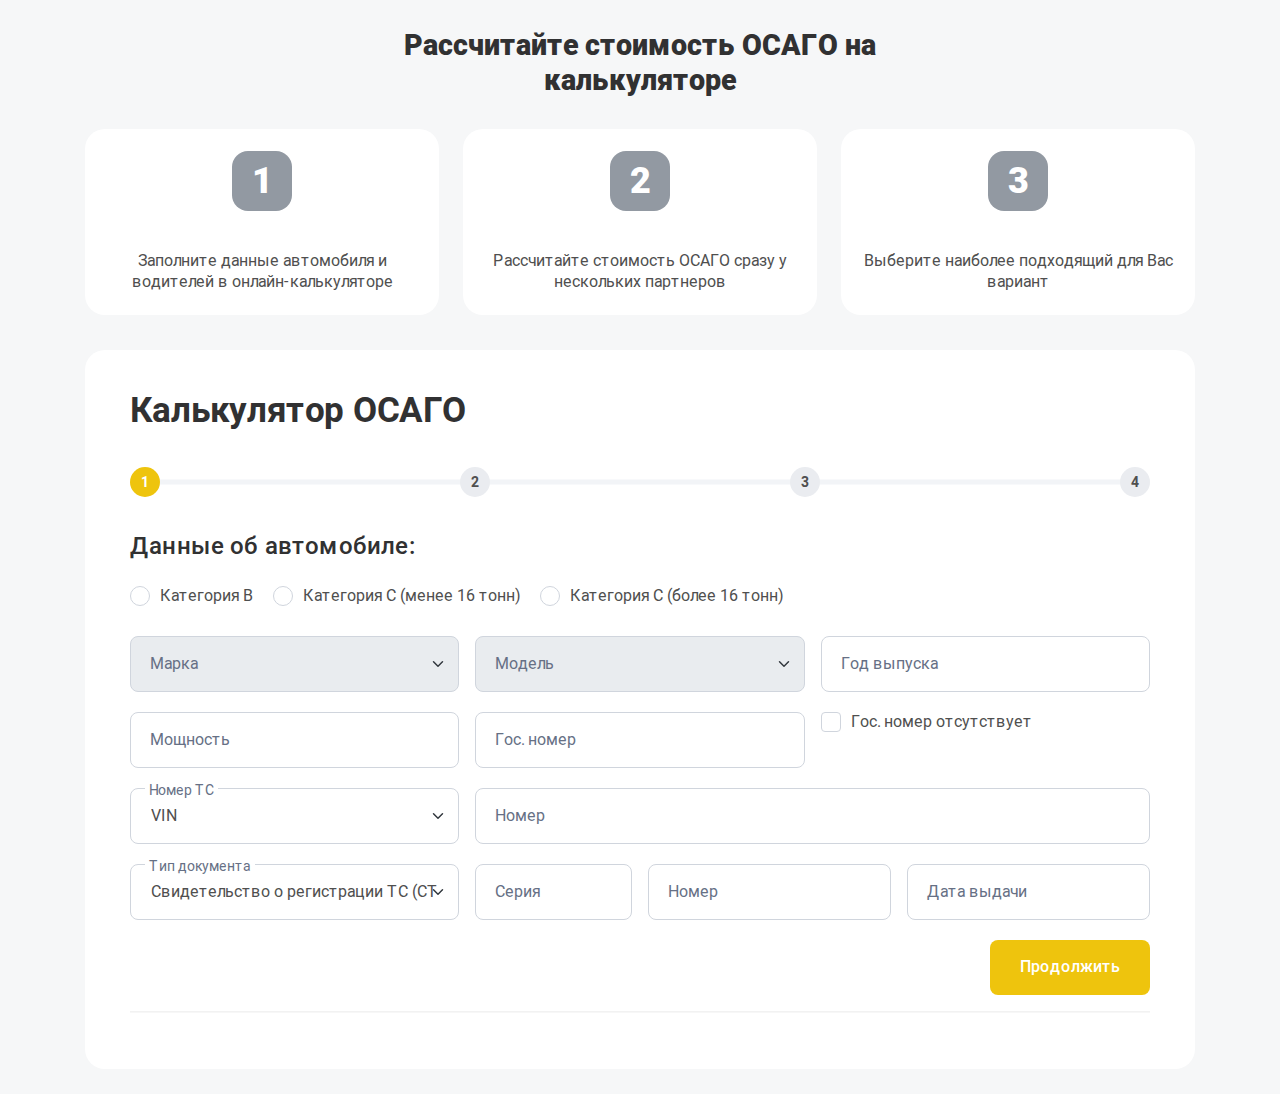
==== commit 7088ce4f: "update all files" ====
--- a/index.html
+++ b/index.html
@@ -22,101 +22,18 @@
 	<link rel="stylesheet" href="css/bootstrap.min.css">
 	<link rel="stylesheet" href="libs/slick/slick.css">
 	<link rel="stylesheet" href="libs/slick/slick-theme.css">
+	<link rel="stylesheet" href="css/style_form.min.css">
 	<link rel="stylesheet" href="css/style.min.css">
+	<!-- calculator css -->
+	<link rel="stylesheet" href="css/calculator.min.css">
 </head>
 
 <body>
-	<nav class="navbar">
-		<div class="container navbar__container">
-			<div class="top-menu">
-				<a href="index.html#calculation-form" class="nav-item nav-link">Рассчитать ОСАГО</a>
-				<a href="index.html#answers" class="nav-item nav-link">Частые вопросы</a>
-			</div>
-			<a href="/" class="navbar-brand p-0">
-				<img src="img/logo.png" width="250" height="61" alt="Logo">
-			</a>
-			<div class="top-menu">
-				<a href="index.html#calculation" class="nav-item nav-link">Порядок оформления</a>
-				<a href="sequence.html" class="nav-item nav-link">Как рассчитать полис</a>
-			</div>
-
-			<button class="navbar-toggler collapsed" type="button" data-bs-toggle="collapse" data-bs-target="#navbarCollapse"
-				aria-expanded="false">
-				<span></span>
-				<span></span>
-				<span></span>
-			</button>
-			<div class="navbar-collapse collapse" id="navbarCollapse">
-				<div class="navbar-nav ms-auto py-0 pe-4">
-					<a href="index.html#calculation-form" class="nav-item nav-link">Рассчитать ОСАГО</a>
-					<a href="index.html#answers" class="nav-item nav-link">Частые вопросы</a>
-					<a href="index.html/#calculation" class="nav-item nav-link">Порядок оформления</a>
-					<a href="sequence.html" class="nav-item nav-link">Как рассчитать полис</a>
-				</div>
-			</div>
-		</div>
-	</nav>
-	<!-- header -->
-	<header class="header">
-		<div class="container">
-			<div class="row">
-				<div class="col-12">
-					<div class="header__content">
-						<h1>Помощь в подборе полиса ОСАГО</h1>
-						<div class="header__descript">Узнайте стоимость без очередей и похода в офис.<br>Скидки (КБМ) за безаварийную езду.</div>
-						<div class="header__link"><a href="index.html/#calculation-form" class="btn btn-primary">Узнать стоимость</a></div>
-					</div>
-					<div class="header__image">
-						<picture>
-							<source srcset="img/image-1.webp" type="image/webp">
-							<img loading="lazy" src="img/image-1.png" class="image" width="660" height="335" alt="">
-						</picture>
-					</div>
-				</div>
-			</div>
-		</div>
-	</header>
-	<!-- header -->
-
-	<!--welfare-->
-	<section class="welfare">
-		<div class="container">
-			<div class="row justify-content-around">
-				<div class="col-xl-4 col-lg-6 col-md-6">
-					<div class="welfare__item">
-						<div class="welfare__item-icon">
-							<img src="img/icon-1.svg">
-						</div>
-						<h3>Быстрый расчет</h3>
-						<p>Расчет цены за пару минут. Выбор среди нескольких предложений</p>
-					</div>
-				</div>
-				<div class="col-xl-4 col-lg-6 col-md-6">
-					<div class="welfare__item">
-						<div class="welfare__item-icon">
-							<img src="img/icon-2.svg">
-						</div>
-						<h3>Выплаты</h3>
-						<p>В любом регионе, в выбранной Вами страховой компании</p>
-					</div>
-				</div>
-				<div class="col-xl-4 col-lg-6 col-md-6">
-					<div class="welfare__item bg-white">
-						<div class="welfare__item-icon">
-							<img src="img/icon-3.svg">
-						</div>
-						<h3>Поддержка</h3>
-						<p>Помощь по телефону и в чате — при ДТП и в других ситуациях</p>
-					</div>
-				</div>
-			</div>
-		</div>
-
-	</section>
-	<!--welfare-->
-
-	<!--calculation-->
+
+
+	<!-- Преимущества калькулятоа -->
 	<section id="calculation" class="calculation">
+		<!-- преимущества -->
 		<div class="container">
 			<div class="row">
 				<div class="col-12">
@@ -144,72 +61,71 @@
 					</div>
 				</div>
 			</div>
-
-			<!-- Форма -->
+		</div>
+
+		<!-- Калькулятор с шагами -->
+		<div class="container">
 			<div class="row">
 				<div class="col-12">
-					<div class="calculation__form form-calc" id="calculation-form">
-
+					<div class="calculation__form calculator" id="calculation-form">
 						<div class="form_wrapper">
 							<div class="container">
 								<div class="box">
-
-									<h2 class="form-calc__title">Калькулятор ОСАГО</h2>
+									<h2 class="calculator__title">Калькулятор ОСАГО</h2>
 
 									<!-- Progress bar -->
-									<div class="form-calc__progressbar">
-										<div class="form-calc__progressbar-active" id="progress"></div>
-										<div class="form-calc__progressbar-number is-active"></div>
-										<div class="form-calc__progressbar-number"></div>
-										<div class="form-calc__progressbar-number"></div>
-										<div class="form-calc__progressbar-number"></div>
+									<div class="calculator__progressbar">
+										<div class="calculator__progressbar-active" id="progress"></div>
+										<div class="calculator__progressbar-number is-active"></div>
+										<div class="calculator__progressbar-number"></div>
+										<div class="calculator__progressbar-number"></div>
+										<div class="calculator__progressbar-number"></div>
 									</div>
 
 									<!-- Шаги -->
-									<div class="form-calc__steps">
+									<div class="calculator__steps">
 
 										<!-- Шаг 1 -->
-										<div class="form-calc__step is-active">
-											<div class="title form-calc__steps-title">Данные об автомобиле:</div>
-
-											<!-- Категория -->
-											<div class="row row g-3 align-items-center">
-												<div class="col-lg-4 col-sm-12">
+										<div class="calculator__step is-active">
+											<div class="title calculator__steps-title title-mb">Данные об автомобиле:</div>
+
+											<!-- Блок Категории -->
+											<div class="row align-items-center">
+												<div class="col-lg-12">
 													<div class="category">
-														<div class="category-buttons">
-															<div class="custom-select select-category">
-																<div class="custom-select__name">Категория авто</div>
-																<div class="custom-select__options">
-																	<label class="custom-select__option">
-																		<input type="radio" name="category" value="B">
-																		<span>Категория В</span>
-																	</label>
-
-																	<label class="custom-select__option">
-																		<input type="radio" name="category" value="C">
-																		<span>Категория С (менее 16 тонн)</span>
-																	</label>
-
-																	<label class="custom-select__option">
-																		<input type="radio" name="category" value="C+">
-																		<span>Категория С (более 16 тонн)</span>
-																	</label>
-																</div>
-																<div class="custom-select__selected">Категория B</div>
+														<!-- <div class="subtitle mt-3 mb-2 calculator__subtitle">Категория автомобиля:</div> -->
+
+														<!-- Выбор Категории -->
+														<div class="radio-buttons category-buttons">
+															<label class="radio">
+																<input type="radio" class="radio__input category-radio" name="category" value="B">
+																<span class="radio__box"></span>
+																<span class="radio__label">Категория B</span>
+															</label>
+															<label class="radio">
+																<input type="radio" class="radio__input category-radio" name="category" value="C">
+																<span class="radio__box"></span>
+																<span class="radio__label">Категория C (менее 16 тонн)</span>
+															</label>
+															<label class="radio">
+																<input type="radio" class="radio__input category-radio" name="category" value="C+">
+																<span class="radio__box"></span>
+																<span class="radio__label">Категория C (более 16 тонн)</span>
+															</label>
+
+															<!-- Прицеп -->
+															<div id="trailer-wrap">
+																<label class="check">
+																	<input type="checkbox" class="check__input" name="trailer" value="1" id="trailer">
+																	<span class="check__box"></span>
+																	<span class="check__label">Используется с прицепом</span>
+																</label>
 															</div>
 														</div>
 														<div>
-															<div id="trailer-wrap">
-																<div class="form-check">
-																	<input name="trailer" class="form-check-input" type="checkbox" value="1" id="trailer">
-																	<label class="form-check-label" for="trailer">
-																		Используется с прицепом
-																	</label>
-																</div>
-															</div>
-														</div>
-														<input type="text" name="category_value" id="category-value" class="form-control">
-														<div class="invalid-feedback"></div>
+															<input type="text" name="category_value" id="category-value" class="form-control">
+															<div class="invalid-feedback">Категория автомобиля не выбрана</div>
+														</div>
 													</div>
 												</div>
 											</div>
@@ -238,10 +154,7 @@
 												<div class="col-md-4 col-sm-6 col-xs-12 relative">
 													<label for="year-select" class="form-label disabled">Год выпуска</label>
 													<input type="text" name="year" id="year-select" class="form-control">
-													<div id="year-options"></div>
-													<!-- <select name="year" class="form-select" id="year-select" disabled="disabled">
-														<option value=""></option>
-													</select> -->
+													<div class="year-options" id="year-options"></div>
 													<div class="invalid-feedback"></div>
 												</div>
 											</div>
@@ -272,16 +185,15 @@
 													<div class="invalid-feedback"></div>
 												</div>
 												<div class="col-md-4 col-sm-6 col-xs-12">
-													<label for="plate" class="form-label">Гос. номер</label>
+													<label for="plate" class="form-label plate-label">Гос. номер</label>
 													<input type="text" name="plate" id="plate" class="form-control" value="">
 												</div>
 												<div class="col-md-4 col-sm-12">
-													<div class="form-check">
-														<input name="plateless" class="form-check-input" type="checkbox" value="1" id="plateless">
-														<label class="form-check-label" for="plateless">
-															Гос. номер отсутствует
-														</label>
-													</div>
+													<label class="check" id="">
+														<input name="plateless" class="check__input" type="checkbox" value="1" id="plateless">
+														<span class="check__box"></span>
+														<span class="check__label">Гос. номер отсутствует</span>
+													</label>
 												</div>
 											</div>
 
@@ -334,16 +246,16 @@
 											</div>
 
 											<!-- buttons -->
-											<div class="form-calc__btns fxr">
-												<button type="button" class="btn btn-primary form-calc__btn btn-next">Продолжить</button>
+											<div class="calculator__btns fxr">
+												<button type="button" class="btn btn-primary calculator__btn btn-next">Продолжить</button>
 											</div>
 										</div>
 
 										<!-- Шаг 2 -->
-										<div class="form-calc__step">
-											<div class="title form-calc__steps-title">Данные о страхователе:</div>
+										<div class="calculator__step">
+											<div class="title calculator__steps-title">Данные о страхователе:</div>
 											<div id="insurant">
-												<div class="row g-3 align-items-top mt-1">
+												<div class="row g-3 align-items-top">
 													<div class="col-sm-6 col-xs-12">
 														<label for="insurant-email" class="form-label">E-mail</label>
 														<input type="text" name="insurant_email" id="insurant-email" class="form-control" value="">
@@ -407,22 +319,21 @@
 											</div>
 
 											<!-- buttons -->
-											<div class="form-calc__btns">
-												<button type="button" class="btn form-calc__btn btn-prev">Назад</button>
-												<button type="button" class="btn btn-primary form-calc__btn btn-next">Продолжить</button>
+											<div class="calculator__btns">
+												<button type="button" class="btn calculator__btn btn-prev">Назад</button>
+												<button type="button" class="btn btn-primary calculator__btn btn-next">Продолжить</button>
 											</div>
 										</div>
 
 										<!-- Шаг 3 -->
-										<div class="form-calc__step">
-											<div class="title form-calc__steps-title">Данные о собственнике:</div>
-
-											<div class="form-check mt-3">
-												<input name="ownerless" class="form-check-input" type="checkbox" value="1" id="ownerless">
-												<label class="form-check-label" for="ownerless">
-													Страхователь является собственником
-												</label>
-											</div>
+										<div class="calculator__step">
+											<div class="title calculator__steps-title ownerless-title">Данные о собственнике:</div>
+
+											<label class="check">
+												<input name="ownerless" class="check__input" type="checkbox" value="1" id="ownerless">
+												<span class="check__box"></span>
+												<span class="check__label">Страхователь является собственником</span>
+											</label>
 
 											<div id="owner">
 												<div class="row g-3 align-items-top mt-1">
@@ -456,17 +367,17 @@
 														<input type="text" name="owner_birthdate" id="owner-birthdate" class="form-control" placeholder="ДД.ММ.ГГГГ">
 														<div class="invalid-feedback"></div>
 													</div>
-													<div class="col-lg-4 col-md-4 col-sm-4 col-xs-12">
+													<div class="col-lg-4 col-md-4 col-sm-12">
 														<label for="owner-seria" class="form-label">Серия паспорта</label>
 														<input type="text" name="owner_seria" id="owner-seria" class="form-control">
 														<div class="invalid-feedback"></div>
 													</div>
-													<div class="ccol-lg-4 col-md-4 col-sm-4 col-xs-12">
+													<div class="ccol-lg-4 col-md-4 col-sm-12">
 														<label for="owner-number" class="form-label">Номер паспорта</label>
 														<input type="text" name="owner_number" id="owner-number" class="form-control">
 														<div class="invalid-feedback"></div>
 													</div>
-													<div class="col-lg-4 col-md-4 col-sm-4 col-xs-12">
+													<div class="col-lg-4 col-md-4 col-sm-12">
 														<label for="owner-issuedate" class="form-label">Дата выдачи</label>
 														<input type="text" name="owner_issuedate" id="owner-issuedate" class="form-control" placeholder="ДД.ММ.ГГГГ">
 														<div class="invalid-feedback"></div>
@@ -487,25 +398,25 @@
 											</div>
 
 											<!-- buttons -->
-											<div class="form-calc__btns">
-												<button type="button" class="btn form-calc__btn btn-prev">Назад</button>
-												<button type="button" class="btn btn-primary form-calc__btn btn-next">Продолжить</button>
+											<div class="calculator__btns">
+												<button type="button" class="btn calculator__btn btn-prev">Назад</button>
+												<button type="button" class="btn btn-primary calculator__btn btn-next">Продолжить</button>
 											</div>
 										</div>
 
 										<!-- Шаг 4 -->
-										<div class="form-calc__step">
-											<div class="title form-calc__steps-title">Данные о водителе(ях):</div>
+										<div class="calculator__step">
+											<div class="title calculator__steps-title">Данные о водителе(ях):</div>
 											<div class="row row g-3 radio-buttons drivers-count-buttons">
 												<div class="col-md-6 col-xs-12">
-													<label class="radio-button btn-limit">
+													<label class="radio-button drivers-btn btn-limit">
 														<input type="radio" class="radio-button__input" name="drivers_limit" value="limited">
 														<div class="dot"></div>
 														1 и более
 													</label>
 												</div>
 												<div class="col-md-6 col-xs-12">
-													<label class="radio-button btn-umlimit">
+													<label class="radio-button drivers-btn btn-umlimit">
 														<input type="radio" class="radio-button__input" name="drivers_limit" value="unlimited">
 														<div class="dot"></div>
 														Неограниченно
@@ -515,35 +426,48 @@
 											<!-- Водители -->
 											<div class="drivers">
 												<div class="driver driver-prototype mt-3" data-index="0">
-													<div class="row g-3 align-items-center">
-														<div class="col-lg-3 col-md-12 col-sm-12 col-sm-12 driver-title">
+													<div class="row g-3">
+														<div class="col-12">
 															<div class="driver-title">Водитель 1</div>
 														</div>
-														<div class="col-lg-3 col-md-6 col-sm-6 col-xs-12 copy-insurant">
-															<div class="btn btn-primary btn-sm btn-copy" data-index="0">Скопировать данные страхователя</div>
-														</div>
-														<div class="col-lg-3 col-md-6 col-sm-6 col-xs-12 copy-owner">
-															<div class="btn btn-primary btn-sm btn-copy" data-index="0">Скопировать данные собственника</div>
-														</div>
-														<div class="col-lg-3 col-md-12 delete-driver">
-															<div class="btn btn-default btn-sm btn-delete" data-index="0">Удалить водителя</div>
-														</div>
-														<div class="col-lg-3 col-md- col-sm-6 col-xs-12">
+
+														<!-- скопировать страхователя -->
+														<div class="col-lg-4 col-md-4 col-sm-12 copy-insurant">
+															<button type="button" class="btn-reset my-btn my-btn--stroke btn-copy" data-index="0">
+																<span class="btn-copy__text">Cкопировать страхователя</span>
+															</button>
+														</div>
+
+														<!-- скопировать собственника -->
+														<div class="col-lg-4 col-md-4 col-sm-12 copy-owner">
+															<button type="button" class="btn-reset my-btn my-btn--stroke btn-copy" data-index="0">
+																<span class="btn-copy__text">Cкопировать собственника</span>
+															</button>
+														</div>
+
+														<!-- удалить водителя -->
+														<div class="col-lg-4 col-md-4 col-sm-12 delete-driver">
+															<button type="button" class="btn-default btn-reset my-btn my-btn--stroke btn-delete" data-index="0">
+																<span class="btn-delete__text">Удалить водителя</span>
+															</button>
+														</div>
+
+														<div class="col-lg-3 col-md-6 col-sm-3 col-xs-12">
 															<label class="form-label">Фамилия</label>
 															<input type="text" name="drivers[][surname]" class="form-control driver-surname">
 															<div class="invalid-feedback"></div>
 														</div>
-														<div class="col-lg-3 col-sm-6 col-xs-12">
+														<div class="col-lg-3 col-md-6 col-sm-3 col-xs-12">
 															<label class="form-label">Имя</label>
 															<input type="text" name="drivers[][name]" class="form-control driver-name">
 															<div class="invalid-feedback"></div>
 														</div>
-														<div class="col-lg-3 col-sm-6 col-xs-12">
+														<div class="col-lg-3 col-md-6 col-sm-3 col-xs-12">
 															<label class="form-label">Отчество</label>
 															<input type="text" name="drivers[][midname]" class="form-control driver-midname">
 															<div class="invalid-feedback"></div>
 														</div>
-														<div class="col-lg-3 col-sm-6 col-xs-12">
+														<div class="col-lg-3 col-md-6 col-sm-3 col-xs-12">
 															<label class="form-label">Дата рождения</label>
 															<input type="text" name="drivers[][birthdate]" class="form-control driver-birthdate" placeholder="ДД.ММ.ГГГГ">
 															<div class="invalid-feedback"></div>
@@ -567,12 +491,16 @@
 												</div>
 											</div>
 
-											<div class="add-driver">
-												<div class="btn btn-sm btn-primary add-driver__btn">Добавить еще одного водителя</div>
+											<div class="row">
+												<div class="col-12">
+													<div class="add-driver">
+														<div class="btn btn-sm btn-primary add-driver__btn my-btn my-btn--stroke">Добавить еще одного водителя</div>
+													</div>
+												</div>
 											</div>
 
 											<!-- Дата начала страхования -->
-											<div class="row g-3 align-items-top">
+											<div class="row g-3 mt-2">
 												<div class="col-lg-12">
 													<label for="insurance-date" class="form-label"
 														style="margin-top: -19px; margin-left: -5px; font-size: 12px; padding: 0px 4px; background: rgb(255, 255, 255);">Дата
@@ -584,9 +512,9 @@
 											</div>
 
 											<!-- buttons -->
-											<div class="form-calc__btns">
-												<button type="button" class="btn form-calc__btn btn-prev">Назад</button>
-												<button type="button" class="calculate btn btn-primary form-calc__btn">Рассчитать</button>
+											<div class="calculator__btns">
+												<button type="button" class="btn calculator__btn btn-prev">Назад</button>
+												<button type="button" class="calculate btn btn-primary calculator__btn">Рассчитать стоимость</button>
 											</div>
 
 										</div>
@@ -598,11 +526,11 @@
 											<div class="spinner-border spinner-border-sm text-default" role="status">
 												<span class="visually-hidden">Рассчитываем...</span>
 											</div>
-											<div>
-												Проверяем внесенные вами данные
-											</div>
+											<div class="calculating__spin-text">Проверяем внесенные вами данные</div>
 										</div>
 									</div>
+
+									<hr class="hr">
 
 									<!-- Результат -->
 									<div class="result">
@@ -616,11 +544,13 @@
 												<div><b>КВС:</b> (коэффициент Возраст-Стаж): <span class="result-kvs"></span></div>
 												<div><b>КП:</b> (коэффициент периода страхования): <span class="result-kp"></span></div>
 												<div><b>КО:</b> (коэффициент открытого полиса - страховка с ограничением или без него): <span
-														class="result-ko"></span></div>
+														class="result-ko"></span>
+												</div>
 												<div><b>КС:</b> (коэффициент периода использования ТС): <span class="result-ks"></span></div>
 												<div><b>КМ:</b> (коэффициент мощности двигателя ТС): <span class="result-km"></span></div>
 											</div>
 										</div>
+										<hr class="hr">
 										<div id="title-result" class="title mt-3">Предложения страховых</div>
 										<div class="subtitle mt-1">Цены указаны напрямую от страховых компаний без наценок и переплат.</div>
 										<div class="progress-bar mt-3">
@@ -879,388 +809,12 @@
 			</div>
 		</div>
 	</section>
+
+
+	<!-- Результаты страховых компаний -->
 	<div id="brez"></div>
 
-	<!--benefit-->
-	<section class="benefit">
-		<div class="container">
-			<div class="row">
-				<div class="col-12 text-center">
-					<h2>Почему это выгодно</h2>
-				</div>
-			</div>
-			<div class="row align-items-center">
-				<div class="col-xl-6 offset-xl-1 col-lg-8 offset-lg-2">
-					<div class="benefit__image">
-						<picture>
-							<source srcset="img/image-2.webp" type="image/webp">
-							<img loading="lazy" src="img/image-2.png" class="image" width="630" height="410" alt="Osago online">
-						</picture>
-					</div>
-				</div>
-				<div class="col-xl-4">
-					<div class="benefit__text">
-						<div class="benefit__text-item">
-							<h3>Рассчитать полис за пару минут</h3>
-							<p>Полис доступен без очередей и пробок. Он имеет такую же силу, как обычный полис на бланке</p>
-						</div>
-						<div class="benefit__text-item">
-							<h3>Рассчитать со скидкой (КБМ) за безаварийность</h3>
-							<p>При расчете ОСАГО на онлайн-калькуляторе учтем накопленную скидку за безаварийную езду</p>
-						</div>
-						<div class="benefit__text-item">
-							<h3>Получить выплату просто</h3>
-							<p>Подаете заявление и оригиналы документов. После того как Вы предоставите полный пакет, выплата придет на Ваш расчетный счет
-								в течение 20 дней</p>
-						</div>
-						<div class="benefit__text-link">
-							<a href="#calculation-form" class="btn btn-primary">Рассчитать полис</a>
-						</div>
-					</div>
-				</div>
-			</div>
-		</div>
-	</section>
-
-	<!--advantages-->
-	<section class="advantages">
-		<div class="container">
-			<div class="row">
-				<div class="col-lg-6">
-					<div class="advantages__item">
-						<div class="advantages__item-icon">
-							<img src="img/icon-4.png">
-						</div>
-						<h3>Оформление в любом регионе</h3>
-						<p>Оформить полис ОСАГО на легковое авто можно во всех регионах РФ — без очередей и визита в офис</p>
-					</div>
-				</div>
-				<div class="col-lg-6">
-					<div class="advantages__item">
-						<div class="advantages__item-icon">
-							<img src="img/icon-5.png">
-						</div>
-						<h3>Удобное использование</h3>
-						<p>Предъявить сотрудникам ГИБДД версию полиса можно прямо с экрана смартфона</p>
-					</div>
-				</div>
-			</div>
-		</div>
-	</section>
-	<!--advantages-->
-
-	<!--advantages-->
-	<section class="advantages-2">
-		<div class="container">
-			<div class="row">
-				<div class="col-12">
-					<h2>Страховое возмещение по ОСАГО</h2>
-				</div>
-			</div>
-			<div class="row">
-				<div class="col-lg-6">
-					<div class="advantages__item">
-						<div class="advantages__item-icon">
-							<img src="img/icon-6.png">
-						</div>
-						<h3>Возмещение по имуществу</h3>
-						<p>Полис покрывает ущерб автомобилю и другому имуществу потерпевших в ДТП по вашей вине. Возмещается до
-							400 000₽ на ремонт либо в форме денежной выплаты</p>
-					</div>
-				</div>
-				<div class="col-lg-6">
-					<div class="advantages__item">
-						<div class="advantages__item-icon">
-							<img src="img/icon-7.png">
-						</div>
-						<h3>Возмещение по жизни и здоровью</h3>
-						<p>Полис покрывает ущерб жизни и здоровью потерпевших в ДТП по вашей вине: водителей, пассажиров, пешеходов. Возмещается до
-							500&nbsp000 ₽‌</p>
-					</div>
-				</div>
-			</div>
-		</div>
-	</section>
-	<!--advantages-->
-
-	<!--decline-->
-	<section class="decline">
-		<div class="container">
-			<div class="row">
-				<div class="col-12">
-					<h2>Как снизить стоимость полиса ОСАГО</h2>
-				</div>
-			</div>
-			<div class="row justify-content-around">
-				<div class="col-lg-4 col-md-6">
-					<div class="decline__item">
-						<div class="decline__item-icon">
-							<img src="img/icon-8.svg">
-						</div>
-						<h3>Водите авто <br>
-							без аварий</h3>
-						<p>Если у водителя не было аварий по его вине, он получает скидку (КБМ) за безаварийную езду и полис обходится дешевле</p>
-					</div>
-				</div>
-				<div class="col-lg-4 col-md-6">
-					<div class="decline__item">
-						<div class="decline__item-icon">
-							<img src="img/icon-9.svg">
-						</div>
-						<h3>Покупайте ОСАГО <br>
-							с кэшбэком</h3>
-						<p>Оплатите полис при помощи банковской карты с наибольшим кэшбеком в сфере страхования</p>
-					</div>
-				</div>
-				<div class="col-lg-4 col-md-6">
-					<div class="decline__item bg-white">
-						<div class="decline__item-icon">
-							<img src="img/icon-10.svg">
-						</div>
-						<h3>Вписывайте в полис <br>
-							нужных водителей</h3>
-						<p>Страховка обычно дешевле с ограниченным перечнем водителей. Чем больше стаж вождения и возраст водителя, тем дешевле стоит
-							полис</p>
-					</div>
-				</div>
-			</div>
-		</div>
-	</section>
-	<!--decline-->
-
-	<!--trust-->
-	<section class="trust">
-		<div class="container">
-			<div class="row">
-				<div class="col-12">
-					<h2>Почему люди нам доверяют</h2>
-				</div>
-			</div>
-			<div class="row align-items-center">
-				<div class="col-xl-6 offset-xl-1 col-lg-8 offset-lg-2">
-					<div class="benefit__image">
-						<picture>
-							<source srcset="img/image-3.webp" type="image/webp">
-							<img loading="lazy" src="img/image-3.png" class="image" alt="Osago online" width="600" height="363">
-						</picture>
-					</div>
-				</div>
-				<div class="col-xl-4">
-					<div class="benefit__text">
-						<div class="benefit__text-item">
-							<h3>Просто и быстро</h3>
-							<p>Рассчитаем цены сразу в 19 страховых компаниях, чтобы вы сэкономили свое время</p>
-						</div>
-						<div class="benefit__text-item">
-							<h3>Выгодно</h3>
-							<p>Выгода до 74% учитывая скидки за стаж и безаварийное вождение</p>
-						</div>
-						<div class="benefit__text-item">
-							<h3>Честно</h3>
-							<p>Оформление ОСАГО по ценам страховых компаний без наценок и комиссий</p>
-						</div>
-
-					</div>
-				</div>
-			</div>
-		</div>
-	</section>
-	<!--trust-->
-
-	<!--partners-->
-	<section class="partners">
-		<div class="container">
-			<div class="row">
-				<div class="col-12">
-					<h2>Надежные страховые компании</h2>
-				</div>
-			</div>
-			<div class="row">
-				<div class="col-lg-10 offset-lg-1">
-					<div class="clients__area slick-clients">
-						<div class="clients__item">
-							<picture>
-								<source srcset="img/1.webp" type="image/webp">
-								<img loading="lazy" src="img/1.png" width="160" height="70" alt="">
-							</picture>
-						</div>
-						<div class="clients__item">
-							<picture>
-								<source srcset="img/2.webp" type="image/webp">
-								<img loading="lazy" src="img/2.png" width="160" height="70" alt="">
-							</picture>
-						</div>
-						<div class="clients__item">
-							<picture>
-								<source srcset="img/3.webp" type="image/webp">
-								<img loading="lazy" src="img/3.png" width="160" height="70" alt="">
-							</picture>
-						</div>
-						<div class="clients__item">
-							<picture>
-								<source srcset="img/4.webp" type="image/webp">
-								<img loading="lazy" src="img/4.png" width="160" height="70" alt="">
-							</picture>
-						</div>
-						<div class="clients__item">
-							<picture>
-								<source srcset="img/5.webp" type="image/webp">
-								<img loading="lazy" src="img/5.png" width="160" height="70" alt="">
-							</picture>
-						</div>
-						<div class="clients__item">
-							<picture>
-								<source srcset="img/6.webp" type="image/webp">
-								<img loading="lazy" src="img/6.png" width="160" height="70" alt="">
-							</picture>
-						</div>
-						<div class="clients__item">
-							<picture>
-								<source srcset="img/7.webp" type="image/webp">
-								<img loading="lazy" src="img/7.png" width="160" height="70" alt="">
-							</picture>
-						</div>
-						<div class="clients__item">
-							<picture>
-								<source srcset="img/8.webp" type="image/webp">
-								<img loading="lazy" src="img/8.png" width="160" height="70" alt="">
-							</picture>
-						</div>
-						<div class="clients__item">
-							<picture>
-								<source srcset="img/9.webp" type="image/webp">
-								<img loading="lazy" src="img/9.png" width="160" height="70" alt="">
-							</picture>
-						</div>
-						<div class="clients__item">
-							<picture>
-								<source srcset="img/10.webp" type="image/webp">
-								<img loading="lazy" src="img/10.png" width="160" height="70" alt="">
-							</picture>
-						</div>
-					</div>
-				</div>
-			</div>
-		</div>
-	</section>
-
-	<!--answers-->
-	<section id="answers" class="answers">
-		<div class="container">
-			<div class="row">
-				<div class="col-12">
-					<h2>Частые вопросы</h2>
-				</div>
-			</div>
-			<div class="row">
-				<div class="col-12">
-					<div class="answers__area">
-						<div class="answers__item js-faq">
-							<div class="acor-title js-faq-trigger">Чем отличается ОСАГО от КАСКО?</div>
-							<div class="acor-body">
-								КАСКО является имущественным видом страхования, приобретая полис КАСКО, вы обеспечиваете страховой защитой свой автомобиль.
-								В рамках полиса ОСАГО страхуется ваша гражданская ответственность перед третьими лицами. Например: если вы стали виновником
-								ДТП, страховая компания возместит ущерб жизни, здоровью или имуществу третьих лиц.
-							</div>
-						</div>
-
-						<div class="answers__item js-faq">
-							<div class="acor-title js-faq-trigger">Сколько можно ездить без ОСАГО после покупки машины?</div>
-							<div class="acor-body">Автовладелец обязан застраховать свою гражданскую ответственность до регистрации транспортного
-								средства, но не позднее чем через 10 дней после возникновения права владения им.
-							</div>
-						</div>
-						<div class="answers__item js-faq">
-							<div class="acor-title js-faq-trigger">Можно ли заключить договор ОСАГО на автомобиль, зарегистрированный в иностранном
-								государстве?</div>
-							<div class="acor-body">Да, договор в отношении автомобиля, зарегистрированного в иностранном государстве, может быть заключен.
-							</div>
-						</div>
-						<div class="answers__item js-faq">
-							<div class="acor-title js-faq-trigger">Что такое европротокол?</div>
-							<div class="acor-body">
-								<p>Европротокол - упрощенная процедура оформления документов о ДТП без вызова сотрудников ГИБДД. Действует на всей
-									территории Российской Федерации.</p>
-								<p>Оформление европротокола возможно при соблюдении следующих условий:</p>
-								<ul>
-									<li>ДТП произошло при столкновении двух транспортных средств (включая прицепами к ним)</li>
-									<li>вред причинен только транспортным средствам</li>
-									<li>у обоих участников ДТП есть действующий полис ОСАГО</li>
-								</ul>
-								<p>Для оформления европротокола участникам ДТП следует заполнить Извещение о ДТП.</p>
-								<p>Получение выплаты в лимите <strong>100 тысяч рублей</strong>&nbsp;возможно:</p>
-								<p>- при отсутствии разногласий об обстоятельствах причинения и полученных повреждениях,</p>
-								<p>-при наличии разногласий – при условии фиксации обстоятельств ДТП с использованием мобильного приложения
-									«ДТП.Европротокол».</p>
-								<p>Получение выплаты в лимите <strong>400 тысяч рублей </strong>возможно:</p>
-								<p>-при отсутствии разногласий об обстоятельствах причинения и полученных повреждениях,</p>
-								<p>- при условии фиксации обстоятельств ДТП с использованием мобильного приложения «ДТП.Европротокол». </p>
-								<p>Важно: Закон об ОСАГО обязывает каждого участника ДТП в течение 5 рабочих дней с даты ДТП отправить свой экземпляр
-									Извещения о ДТП своему страховщику.&nbsp;</p>
-							</div>
-						</div>
-						<div class="answers__item js-faq">
-							<div class="acor-title js-faq-trigger">Что будет, если я укажу недостоверные данные о себе или своем автомобиле?
-							</div>
-							<div class="acor-body">В случае, если указанные данные не достоверны, то по Закону об ОСАГО, вне зависимости от наступления
-								страхового случая, страховщик имеет полное право расторгнуть договор без возврата уплаченной страховой премии. Кроме того,
-								страховая компания имеет право предъявить к нему регрессное требование в размере произведенной страховой выплаты, если
-								авария произошла по вине клиента.</div>
-						</div>
-						<div class="answers__item js-faq">
-							<div class="acor-title js-faq-trigger">Нужен ли техосмотр для оформления ОСАГО?</div>
-							<div class="acor-body">Если вы страхуете по ОСАГО автомобиль категории «B», который используете в личных целях, то проходить
-								процедуру техосмотра и получать диагностическую карту не нужно.
-							</div>
-						</div>
-					</div>
-				</div>
-			</div>
-		</div>
-	</section>
-
-
-	<!-- footer -->
-	<footer class="site-footer">
-		<div class="container">
-			<div class="row">
-				<div class="col-xl-3 offset-xl-1 col-lg-4">
-					<div class="dropdown mb-3">
-						<button class="btn btn-primary dropdown-toggle" type="button" id="dropdownMenuButton" data-bs-toggle="dropdown"
-							aria-expanded="false">Информация</button>
-						<ul class="dropdown-menu" aria-labelledby="dropdownMenuButton">
-							<li><a class="dropdown-item" href="sequence.html">Как рассчитать полис</a></li>
-							<li><a class="dropdown-item" href="confidentiality.html">Политика конфиденциальности</a></li>
-							<li><a class="dropdown-item" href="rules.html">Пользовательское соглашение</a></li>
-							<li><a class="dropdown-item" href="contact.html">Контакты</a></li>
-						</ul>
-					</div>
-				</div>
-				<div class="col-xl-3 offset-xl-1 col-lg-4">
-					<div class="site-footer__info">
-						<div class="site-footer__link">
-							<div class="site-footer__link-icon">
-								<img src="img/icon-11.svg">
-							</div>
-							<a href="mailto:atoniavdeev@mail.ru">atoniavdeev@mail.ru</a>
-						</div>
-						<div class="site-footer__link mb-3">
-							<div class="site-footer__link-icon">
-								<img src="img/icon-12.svg">
-							</div>
-							<p>+79309238878</p>
-						</div>
-					</div>
-				</div>
-				<div class="col-xl-3 offset-xl-1 col-lg-4">
-					<div class="site-footer__logo">
-						<img src="img/pay.png" width="250" height="61" alt="Logo">
-					</div>
-				</div>
-			</div>
-		</div>
-	</footer>
-	<!-- footer -->
+
 
 	<!--script src="js/jquery-3.4.1.min.js" defer></script-->
 	<script src="https://code.jquery.com/jquery-2.2.4.min.js" integrity="sha256-BbhdlvQf/xTY9gja0Dq3HiwQF8LaCRTXxZKRutelT44="
@@ -1268,11 +822,11 @@
 	<script src="js/bootstrap.bundle.min.js" defer></script>
 	<script src="libs/slick/slick.min.js" defer></script>
 	<script src="js/main.js" defer></script>
-
 	<!--script src="js/script.js"></script-->
-	<script src="js/form.js?v=91"></script>
-	<script src="js/custom-select.js"></script>
-	<script src="js/steps-form.js"></script>
+	<script src="js/form.js"></script>
+
+	<!-- Calculator Scripts -->
+	<script src="js/calculator.js"></script>
 
 	<!-- Yandex.Metrika counter -->
 	<script type="text/javascript">
@@ -1301,7 +855,6 @@
 		<div><img src="https://mc.yandex.ru/watch/92246354" style="position:absolute; left:-9999px;" alt="" /></div>
 	</noscript>
 	<!-- /Yandex.Metrika counter -->
-
 </body>
 
 </html>